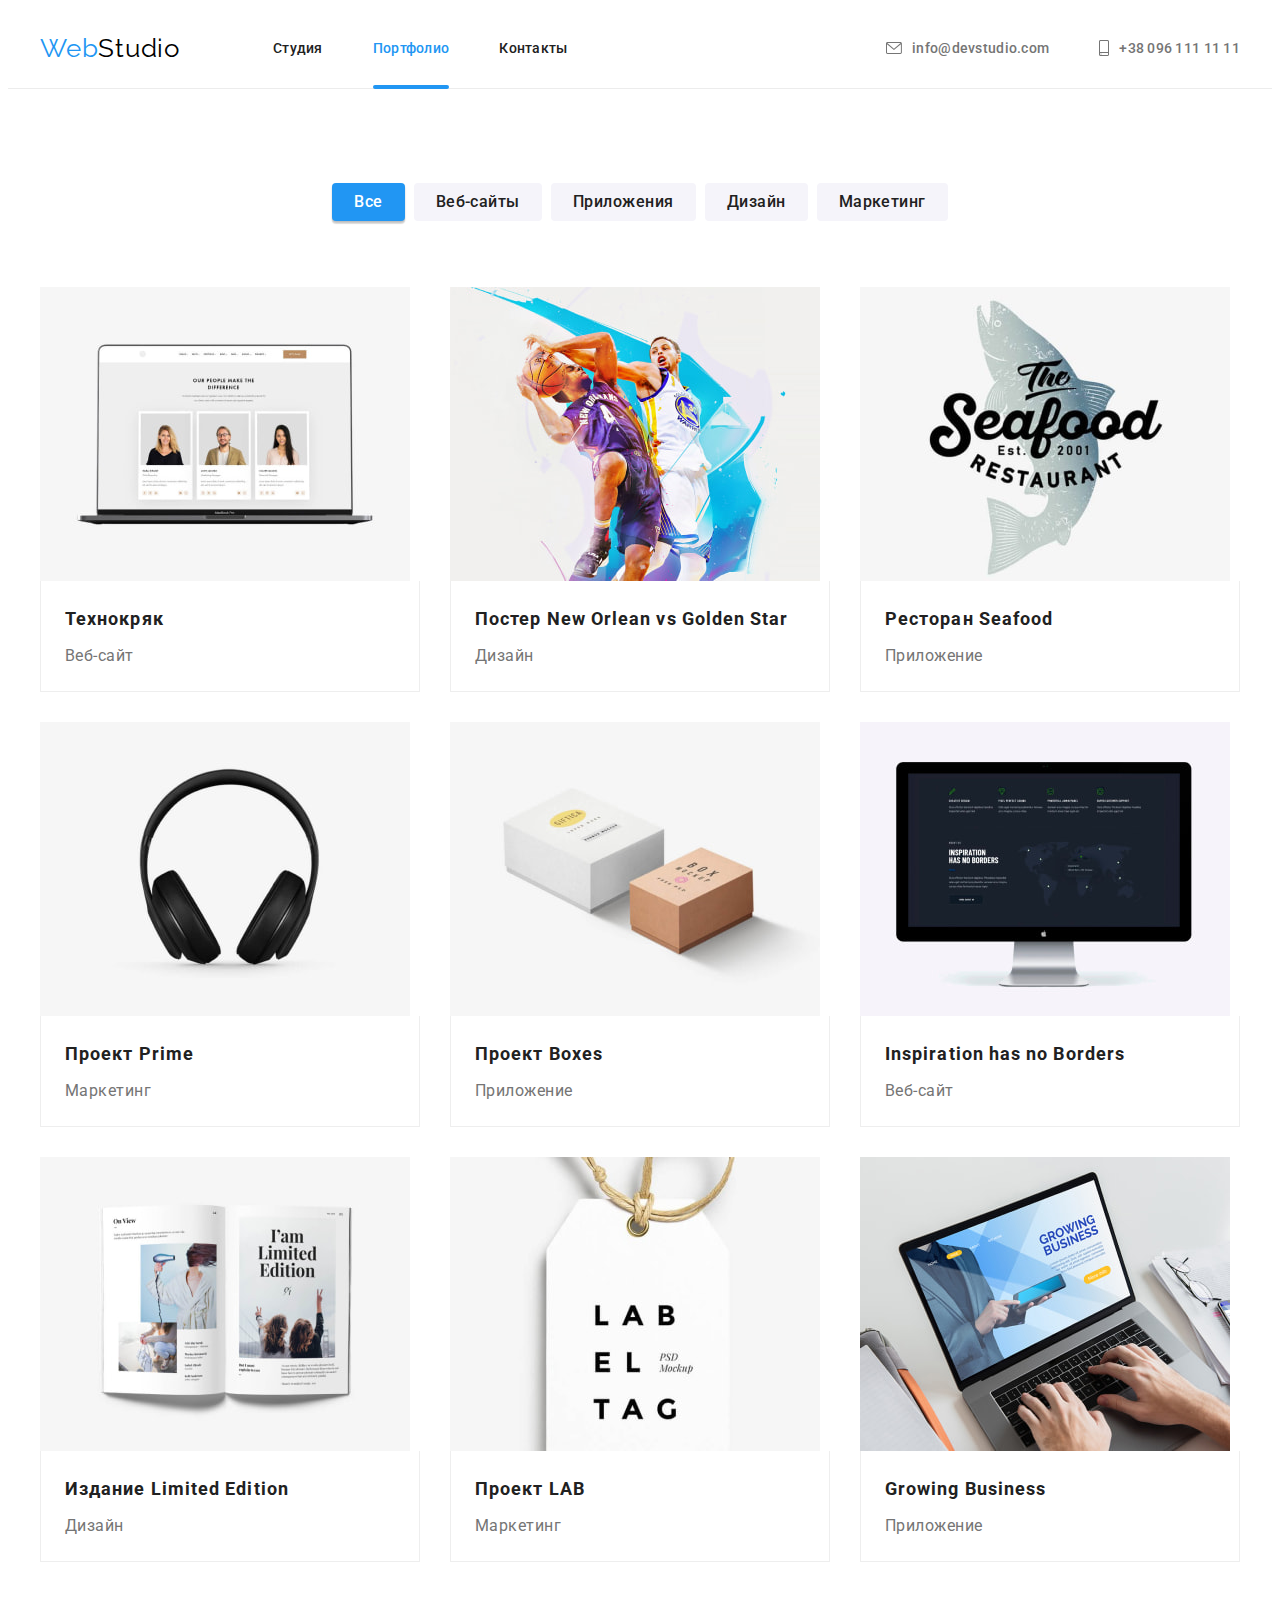
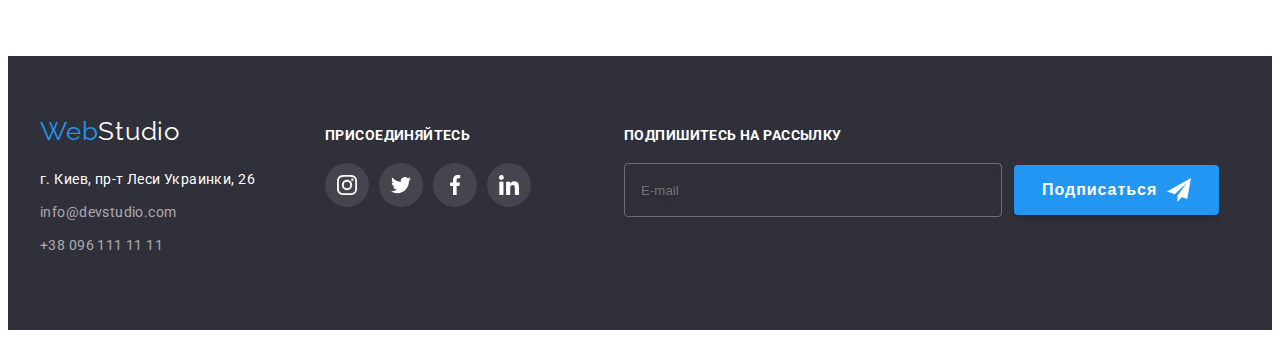
==== portfolio.html @ 25955dd9 "Initial commit" ====
<!DOCTYPE html>
<html lang="en">
  <head>
    <meta charset="UTF-8" />
    <meta http-equiv="X-UA-Compatible" content="IE=edge" />
    <meta name="viewport" content="width=device-width, initial-scale=1.0" />
    <!-- Normalized start -->
    <link
      rel="stylesheet"
      href="https://cdnjs.cloudflare.com/ajax/libs/modern-normalize/1.1.0/modern-normalize.min.css"
      integrity="sha512-wpPYUAdjBVSE4KJnH1VR1HeZfpl1ub8YT/NKx4PuQ5NmX2tKuGu6U/JRp5y+Y8XG2tV+wKQpNHVUX03MfMFn9Q=="
      crossorigin="anonymous"
      referrerpolicy="no-referrer"
    />
    <!-- Normalized end -->

    <!-- font start -->
    <link rel="preconnect" href="https://fonts.googleapis.com" />
    <link rel="preconnect" href="https://fonts.gstatic.com" crossorigin />
    <link
      href="https://fonts.googleapis.com/css2?family=Raleway:wght@700&family=Roboto:wght@400;500;700;900&display=swap"
      rel="stylesheet"
    />
    <!-- font end -->
    <!-- styles -->
    <link rel="stylesheet" href="./css/main.min.css" />
    <title>Portfolio</title>
  </head>
  <body>
    <!-- header -->
    <header class="header">
      <div class="header__container container">
        <nav class="header__nav">
          <a class="header__logo logo--mode-dark link" href="./index.html">
            <span class="logo__web">Web</span>Studio</a
          >
          <ul class="header__nav-list list">
            <li class="header__nav-item">
              <a class="header__nav-link link" href="./index.html">Студия</a>
            </li>
            <li class="header__nav-item">
              <a class="header__nav-link header__nav-link--current link" href="./portfolio.html"
                >Портфолио</a
              >
            </li>
            <li class="header__nav-item">
              <a class="header__nav-link link" href="">Контакты</a>
            </li>
          </ul>
        </nav>
        <ul class="header__list list">
          <li class="header__nav-item">
            <a class="header__contact link" href="mailto:info@devstudio.com">
              <svg class="header__svg" width="16" height="12">
                <use href="./images/icons.svg#envelope"></use>
              </svg>
              info@devstudio.com</a
            >
          </li>
          <li class="header__nav-item">
            <a class="header__contact link" href="tel:+380961111111">
              <svg class="header__svg" width="10" height="16">
                <use href="./images/icons.svg#smartphone"></use>
              </svg>
              +38 096 111 11 11</a
            >
          </li>
        </ul>
      </div>
    </header>
    <!-- main -->
    <main class="main">
      <!--portfolio buttons  -->
      <section class="portfolio saction">
        <div class="portfolio__toggle container">
          <ul class="toggle__list list">
            <li class="toggle__item item">
              <button class="toggle__btn toggle__btn--current" type="button">Все</button>
            </li>
            <li class="toggle__item item">
              <button class="toggle__btn" type="button">Веб-сайты</button>
            </li>
            <li class="toggle__item item">
              <button class="toggle__btn" type="button">Приложения</button>
            </li>
            <li class="toggle__item item">
              <button class="toggle__btn" type="button">Дизайн</button>
            </li>
            <li class="toggle__item item">
              <button class="toggle__btn" type="button">Маркетинг</button>
            </li>
          </ul>
          <!-- portfolio projects -->
          <h1 class="visually-hidden">Портфолио</h1>
          <ul class="portfolio__list list">
            <li class="portfolio__item portfolio__item--card-set item">
              <a class="portfolio__link link" href="">
                <div class="portfolio__overlay">
                  <img
                    class="overlay__img"
                    src="./images/portfolio/img1.jpg"
                    alt="project images"
                    width="370"
                    height="294"
                  />
                  <div class="overlay__block">
                    <p class="overlay__text">
                      Ресурс предлагает комплексные предложения с разным уровнем функционала и
                      сервисов. Все это позволит посетителю получить исчерпывающие сведения о
                      компании или частном лице.
                    </p>
                  </div>
                </div>
                <div class="overlay__wraper">
                  <h2 class="overlay__project">Технокряк</h2>
                  <p class="overlay__descr">Веб-сайт</p>
                </div>
              </a>
            </li>
            <li class="portfolio__item portfolio__item--card-set item">
              <a class="portfolio__link link" href="">
                <div class="portfolio__overlay">
                  <img
                    class="overlay__img"
                    src="./images/portfolio/img2.jpg"
                    alt="project images"
                    width="370"
                    height="294"
                  />
                  <div class="overlay__block">
                    <p class="overlay__text">
                      Ресурс предлагает комплексные предложения с разным уровнем функционала и
                      сервисов. Все это позволит посетителю получить исчерпывающие сведения о
                      компании или частном лице.
                    </p>
                  </div>
                </div>
                <div class="overlay__wraper">
                  <h2 class="overlay__project">Постер New Orlean vs Golden Star</h2>
                  <p class="overlay__descr">Дизайн</p>
                </div>
              </a>
            </li>
            <li class="portfolio__item portfolio__item--card-set item">
              <a class="portfolio__link link" href="">
                <div class="portfolio__overlay">
                  <img
                    class="overlay__img"
                    src="./images/portfolio/img3.jpg"
                    alt="project images"
                    width="370"
                    height="294"
                  />
                  <div class="overlay__block">
                    <p class="overlay__text">
                      Ресурс предлагает комплексные предложения с разным уровнем функционала и
                      сервисов. Все это позволит посетителю получить исчерпывающие сведения о
                      компании или частном лице.
                    </p>
                  </div>
                </div>
                <div class="overlay__wraper">
                  <h2 class="overlay__project">Ресторан Seafood</h2>
                  <p class="overlay__descr">Приложение</p>
                </div>
              </a>
            </li>
            <li class="portfolio__item portfolio__item--card-set item">
              <a class="portfolio__link link" href="">
                <div class="portfolio__overlay">
                  <img
                    class="overlay__img"
                    src="./images/portfolio/img4.jpg"
                    alt="project images"
                    width="370"
                    height="294"
                  />
                  <div class="overlay__block">
                    <p class="overlay__text">
                      Ресурс предлагает комплексные предложения с разным уровнем функционала и
                      сервисов. Все это позволит посетителю получить исчерпывающие сведения о
                      компании или частном лице.
                    </p>
                  </div>
                </div>
                <div class="overlay__wraper">
                  <h2 class="overlay__project">Проект Prime</h2>
                  <p class="overlay__descr">Маркетинг</p>
                </div>
              </a>
            </li>
            <li class="portfolio__item portfolio__item--card-set item">
              <a class="portfolio__link link" href="">
                <div class="portfolio__overlay">
                  <img
                    class="overlay__img"
                    src="./images/portfolio/img5.jpg"
                    alt="project images"
                    width="370"
                    height="294"
                  />
                  <div class="overlay__block">
                    <p class="overlay__text">
                      Ресурс предлагает комплексные предложения с разным уровнем функционала и
                      сервисов. Все это позволит посетителю получить исчерпывающие сведения о
                      компании или частном лице.
                    </p>
                  </div>
                </div>
                <div class="overlay__wraper">
                  <h2 class="overlay__project">Проект Boxes</h2>
                  <p class="overlay__descr">Приложение</p>
                </div>
              </a>
            </li>
            <li class="portfolio__item portfolio__item--card-set item">
              <a class="portfolio__link link" href="">
                <div class="portfolio__overlay">
                  <img
                    class="overlay__img"
                    src="./images/portfolio/img6.jpg"
                    alt="project images"
                    width="370"
                    height="294"
                  />
                  <div class="overlay__block">
                    <p class="overlay__text">
                      Ресурс предлагает комплексные предложения с разным уровнем функционала и
                      сервисов. Все это позволит посетителю получить исчерпывающие сведения о
                      компании или частном лице.
                    </p>
                  </div>
                </div>
                <div class="overlay__wraper">
                  <h2 class="overlay__project">Inspiration has no Borders</h2>
                  <p class="overlay__descr">Веб-сайт</p>
                </div>
              </a>
            </li>
            <li class="portfolio__item portfolio__item--card-set item">
              <a class="portfolio__link link" href="">
                <div class="portfolio__overlay">
                  <img
                    class="overlay__img"
                    src="./images/portfolio/img7.jpg"
                    alt="project images"
                    width="370"
                    height="294"
                  />
                  <div class="overlay__block">
                    <p class="overlay__text">
                      Ресурс предлагает комплексные предложения с разным уровнем функционала и
                      сервисов. Все это позволит посетителю получить исчерпывающие сведения о
                      компании или частном лице.
                    </p>
                  </div>
                </div>
                <div class="overlay__wraper">
                  <h2 class="overlay__project">Издание Limited Edition</h2>
                  <p class="overlay__descr">Дизайн</p>
                </div>
              </a>
            </li>
            <li class="portfolio__item portfolio__item--card-set item">
              <a class="portfolio__link link" href="">
                <div class="portfolio__overlay">
                  <img
                    class="overlay__img"
                    src="./images/portfolio/img8.jpg"
                    alt="project images"
                    width="370"
                    height="294"
                  />
                  <div class="overlay__block">
                    <p class="overlay__text">
                      Ресурс предлагает комплексные предложения с разным уровнем функционала и
                      сервисов. Все это позволит посетителю получить исчерпывающие сведения о
                      компании или частном лице.
                    </p>
                  </div>
                </div>
                <div class="overlay__wraper">
                  <h2 class="overlay__project">Проект LAB</h2>
                  <p class="overlay__descr">Маркетинг</p>
                </div>
              </a>
            </li>
            <li class="portfolio__item portfolio__item--card-set item">
              <a class="portfolio__link link" href="">
                <div class="portfolio__overlay">
                  <img
                    class="overlay__img"
                    src="./images/portfolio/img9.jpg"
                    alt="project images"
                    width="370"
                    height="294"
                  />
                  <div class="overlay__block">
                    <p class="overlay__text">
                      Ресурс предлагает комплексные предложения с разным уровнем функционала и
                      сервисов. Все это позволит посетителю получить исчерпывающие сведения о
                      компании или частном лице.
                    </p>
                  </div>
                </div>
                <div class="overlay__wraper">
                  <h2 class="overlay__project">Growing Business</h2>
                  <p class="overlay__descr">Приложение</p>
                </div>
              </a>
            </li>
          </ul>
        </div>
      </section>
    </main>
    <!-- footer -->
    <footer class="footer">
      <div class="footer__container container">
        <div>
          <a class="footer__logo logo--mode-white link" href="index.html"
            ><span class="logo__web">Web</span>Studio</a
          >
          <address class="footer__address">
            <ul class="address__list list">
              <li class="address__item">
                <a class="address__link-geo link" href="https://goo.gl/maps/VQwM4wYodzAUSdx47"
                  >г. Киев, пр-т Леси Украинки, 26</a
                >
              </li>
              <li class="address__item">
                <a class="address__link link" href="mailto:info@devstudio.com"
                  >info@devstudio.com</a
                >
              </li>
              <li class="address__item">
                <a class="address__link link" href="tel:+380961111111">+38 096 111 11 11</a>
              </li>
            </ul>
          </address>
        </div>
        <div class="footer__socials socials">
          <p class="socials__slogan">присоединяйтесь</p>
          <ul class="socials__list list">
            <li class="socials__item">
              <a
                class="socials__link link"
                href=""
                target="_blank"
                rel="noopener noreferrer"
                aria-label="instagram"
              >
                <svg class="socials__icon" width="20" height="20">
                  <use href="./images/icons.svg#instagram"></use>
                </svg>
              </a>
            </li>
            <li class="socials__item">
              <a
                class="socials__link link"
                href=""
                target="_blank"
                rel="noopener noreferrer"
                aria-label="twitter"
              >
                <svg class="socials__icon" width="20" height="20">
                  <use href="./images/icons.svg#twitter"></use>
                </svg>
              </a>
            </li>
            <li class="socials__item">
              <a
                class="socials__link link"
                href=""
                target="_blank"
                rel="noopener noreferrer"
                aria-label="facebook"
              >
                <svg class="socials__icon" width="20" height="20">
                  <use href="./images/icons.svg#facebook"></use>
                </svg>
              </a>
            </li>
            <li class="socials__item">
              <a
                class="socials__link link"
                href=""
                target="_blank"
                rel="noopener noreferrer"
                aria-label="linkedin"
              >
                <svg class="socials__icon" width="20" height="20">
                  <use href="./images/icons.svg#linkedin"></use>
                </svg>
              </a>
            </li>
          </ul>
        </div>
        <div class="footer__mailing">
          <p class="mailing__slogan">Подпишитесь на рассылку</p>
          <div class="mailing__block">
            <form class="mailing__form">
              <label class="mailing__label">
                <input class="mailing__input" placeholder="E-mail" type="email" name="mailing" />
              </label>
              <button class="mailing__btn" type="submit">
                <span class="mailing__btn-txt">Подписаться</span>
                <svg class="mailing__btn-icon" width="24" height="24">
                  <use href="./images/icons.svg#icon-send"></use>
                </svg>
              </button>
            </form>
          </div>
        </div>
      </div>
    </footer>
  </body>
</html>
---- css/main.min.css ----
:root{--main-font: "roboto", sans-serif;--secondary-font: "Raleway", sans-serif;--main-txt-cl: #212121;--accent-txt-cl: #2196f3;--light-txt-bg-cl: #ffffff;--secondary-txt-color: #757575;--dark-bg-cl: #2f303a;--white-bg-collors: #f5f4fa;--btn-focus-bg-cl: #188ce8;--cubic: cubic-bezier(0.4, 0, 0.2, 1);--indent: 30px;--items: 3}.visually-hidden{position:absolute;width:1px;height:1px;margin:-1px;border:0;padding:0;white-space:nowrap;-webkit-clip-path:inset(100%);clip-path:inset(100%);clip:rect(0 0 0 0);overflow:hidden}.portfolio,.clients,.team,.features{padding-top:94px;padding-bottom:94px}body{font-family:var(--main-font);color:var(--main-txt-cl)}h1,h2,h3,h4,h5,h6,p{margin:0}.link{text-decoration:none;color:currentColor}.list{list-style:none;padding:0;margin:0}img{display:block;border-radius:0px}.logo__web{font-family:var(--secondary-font);font-size:26px;line-height:1.1923076923;letter-spacing:.03em;color:var(--accent-txt-cl)}.header__logo{margin-right:93px}.logo--mode-dark{font-family:var(--secondary-font);font-size:26px;line-height:1.1923076923;letter-spacing:.03em;color:#000}.footer__logo{margin-bottom:20px}.logo--mode-white{display:block;font-family:var(--secondary-font);font-size:26px;line-height:1.1923076923;letter-spacing:.03em;color:var(--light-txt-bg-cl)}.portfolio__list{display:-webkit-box;display:-ms-flexbox;display:flex;-ms-flex-wrap:wrap;flex-wrap:wrap;gap:var(--indent)}.portfolio__item--card-set{-ms-flex-preferred-size:calc((100% - var(--indent)*(var(--items) - 1))/var(--items));flex-basis:calc((100% - var(--indent)*(var(--items) - 1))/var(--items))}.container{width:1200px;margin-left:auto;margin-right:auto;padding-left:15px;padding-right:15px}.saction-tittle{text-align:center;margin-bottom:50px;font-size:36px;line-height:1.1666666667;letter-spacing:.03em}.btn{cursor:pointer;max-width:240px;min-height:50px;min-width:200px;padding:10px,32px;border:1px solid #000;-webkit-box-shadow:0px 4px 4px rgba(0,0,0,.15);box-shadow:0px 4px 4px rgba(0,0,0,.15);border-radius:4px;border:none;-webkit-transition:background-color 250ms var(--cubic);transition:background-color 250ms var(--cubic);font-family:inherit;font-weight:700;font-size:16px;line-height:1.875;letter-spacing:.06em;background-color:var(--accent-txt-cl);color:var(--light-txt-bg-cl)}.btn:hover,.btn:focus{background-color:var(--btn-focus-bg-cl);-webkit-box-shadow:0px 4px 4px rgba(0,0,0,.15);box-shadow:0px 4px 4px rgba(0,0,0,.15);border-radius:4px}.backdrop{position:fixed;top:0;left:0;z-index:1000;display:-webkit-box;display:-ms-flexbox;display:flex;-webkit-box-align:center;-ms-flex-align:center;align-items:center;-webkit-box-pack:center;-ms-flex-pack:center;justify-content:center;width:100%;height:100%;-webkit-transition:opacity 250ms var(--cubic),visibility 250ms var(--cubic);transition:opacity 250ms var(--cubic),visibility 250ms var(--cubic);background-color:rgba(0,0,0,.2)}.backdrop.is-hidden{opacity:0;visibility:hidden;pointer-events:none}.modal{position:absolute;top:50%;left:50%;-webkit-transform:translate(-50%, -50%) scale(1);transform:translate(-50%, -50%) scale(1);width:528px;height:581px;padding:40px 40px;background:#fff;-webkit-box-shadow:0px 1px 3px rgba(0,0,0,.12),0px 1px 1px rgba(0,0,0,.14),0px 2px 1px rgba(0,0,0,.2);box-shadow:0px 1px 3px rgba(0,0,0,.12),0px 1px 1px rgba(0,0,0,.14),0px 2px 1px rgba(0,0,0,.2);border-radius:4px}.modal__btn{position:absolute;top:10px;right:10px;display:-webkit-box;display:-ms-flexbox;display:flex;-webkit-box-align:center;-ms-flex-align:center;align-items:center;-webkit-box-pack:center;-ms-flex-pack:center;justify-content:center;width:30px;height:30px;-webkit-transition:fill 250ms var(--cubic);transition:fill 250ms var(--cubic);border-radius:50%;border:1px solid rgba(0,0,0,.1);background-color:rgba(0,0,0,0);cursor:pointer}.modal__btn:hover,.modal__btn:focus{fill:var(--accent-txt-cl)}.modal__form{text-align:center}.form__tittle{display:block;margin-bottom:12px;font-weight:700;font-size:20px;line-height:1.15;text-align:center;letter-spacing:.03em;color:#212121}.form__group{margin-bottom:20px}.form__lable{position:relative;display:block;margin-bottom:10px}.form__lable:last-child{margin-bottom:0}.form__input{cursor:pointer;width:100%;padding:10px;padding-left:42px;-webkit-transition:border 250ms var(--cubic);transition:border 250ms var(--cubic);outline:none;border:1px solid rgba(33,33,33,.2);border-radius:4px}.form__input:hover,.form__input:focus{border:1px solid var(--accent-txt-cl)}.form__input:hover+.form__icon,.form__input:focus+.form__icon{fill:var(--accent-txt-cl)}.form__name{display:block;text-align:start;margin-bottom:4px;padding-left:1px;font-weight:400;font-size:12px;line-height:1.1666666667;letter-spacing:.01em;color:var(--secondary-txt-color)}.form__icon{position:absolute;left:12px;bottom:12px;-webkit-transition:fill 250ms var(--cubic);transition:fill 250ms var(--cubic)}.form__textarea{resize:none;cursor:pointer;height:120px;width:100%;padding:12px 16px;-webkit-transition:border 250ms var(--cubic);transition:border 250ms var(--cubic);outline:none;border:1px solid rgba(33,33,33,.2);border-radius:4px}.form__textarea:hover,.form__textarea:focus{border:1px solid var(--accent-txt-cl)}.form__textarea::-webkit-input-placeholder{font-weight:400;font-size:14px;line-height:16px;letter-spacing:.01em;color:rgba(117,117,117,.5)}.form__textarea::-moz-placeholder{font-weight:400;font-size:14px;line-height:16px;letter-spacing:.01em;color:rgba(117,117,117,.5)}.form__textarea:-ms-input-placeholder{font-weight:400;font-size:14px;line-height:16px;letter-spacing:.01em;color:rgba(117,117,117,.5)}.form__textarea::-ms-input-placeholder{font-weight:400;font-size:14px;line-height:16px;letter-spacing:.01em;color:rgba(117,117,117,.5)}.form__textarea::placeholder{font-weight:400;font-size:14px;line-height:16px;letter-spacing:.01em;color:rgba(117,117,117,.5)}.form__agreement{display:-webkit-box;display:-ms-flexbox;display:flex;-webkit-box-align:center;-ms-flex-align:center;align-items:center;gap:8px}.form__agree-icon{cursor:pointer}.form__input-agree:checked+.form__agree-icon .form__icon-unchek{opacity:0;-webkit-transition:opacity 250ms var(--cubic);transition:opacity 250ms var(--cubic)}.form__agree-icon .form__icon-chek{opacity:0;-webkit-transition:opacity 250ms var(--cubic);transition:opacity 250ms var(--cubic)}.form__input-agree:checked+.form__agree-icon .form__icon-chek{opacity:1}.form__checkbox-txt{font-weight:400;font-size:14px;line-height:1.7142857143;letter-spacing:.03em;-webkit-user-select:none;-moz-user-select:none;-ms-user-select:none;user-select:none;color:var(--secondary-txt-color)}.form__link{text-underline-position:under;font-weight:400;font-size:14px;line-height:1.7142857143;letter-spacing:.03em;color:var(--accent-txt-cl)}.form__btn{cursor:pointer;padding:10px 55px;margin-top:30px;-webkit-transition:background-color 250ms var(--cubic);transition:background-color 250ms var(--cubic);background-color:var(--accent-txt-cl);border:none;border-radius:4px;-webkit-box-shadow:0px 4px 4px rgba(0,0,0,.15);box-shadow:0px 4px 4px rgba(0,0,0,.15)}.form__btn:focus,.form__btn:hover{background-color:var(--btn-focus-bg-cl)}.form__btn-txt{font-weight:700;font-size:16px;line-height:1.875;letter-spacing:.06em;color:var(--light-txt-bg-cl)}.toggle__list{-webkit-box-pack:center;-ms-flex-pack:center;justify-content:center;display:-webkit-box;display:-ms-flexbox;display:flex;padding-bottom:16px;margin-bottom:34px;margin-bottom:50px;gap:9px}.toggle__btn{padding-top:6px;padding-left:22px;padding-bottom:6px;padding-right:22px;border-radius:4px;border:none;-webkit-transition:color 250ms var(--cubic),background-color 250ms var(--cubic),-webkit-box-shadow 250ms var(--cubic);transition:color 250ms var(--cubic),background-color 250ms var(--cubic),-webkit-box-shadow 250ms var(--cubic);transition:color 250ms var(--cubic),background-color 250ms var(--cubic),box-shadow 250ms var(--cubic);transition:color 250ms var(--cubic),background-color 250ms var(--cubic),box-shadow 250ms var(--cubic),-webkit-box-shadow 250ms var(--cubic);cursor:pointer;font-family:inherit;font-weight:500;font-size:16px;line-height:1.625;letter-spacing:.03em;color:var(--main-txt-cl);background-color:var(--white-bg-collors)}.toggle__btn:hover,.toggle__btn:focus{color:var(--light-txt-bg-cl);background-color:var(--accent-txt-cl);-webkit-box-shadow:0px 3px 1px rgba(0,0,0,.1),0px 1px 2px rgba(0,0,0,.08),0px 2px 2px rgba(0,0,0,.12);box-shadow:0px 3px 1px rgba(0,0,0,.1),0px 1px 2px rgba(0,0,0,.08),0px 2px 2px rgba(0,0,0,.12);border-radius:4px}.toggle__btn--current{color:var(--light-txt-bg-cl);background-color:var(--accent-txt-cl);-webkit-box-shadow:0px 3px 1px rgba(0,0,0,.1),0px 1px 2px rgba(0,0,0,.08),0px 2px 2px rgba(0,0,0,.12);box-shadow:0px 3px 1px rgba(0,0,0,.1),0px 1px 2px rgba(0,0,0,.08),0px 2px 2px rgba(0,0,0,.12)}.footer__address{font-style:normal}.address__list:last-child{margin:0}.address__item{margin-bottom:9px}.address__link{-webkit-transition:color 250ms var(--cubic);transition:color 250ms var(--cubic);font-size:14px;line-height:1.7142857143;letter-spacing:.03em;color:rgba(255,255,255,.6)}.address__link:focus,.address__link:hover{color:var(--accent-txt-cl)}.address__link-geo{-webkit-transition:color 250ms var(--cubic);transition:color 250ms var(--cubic);font-size:14px;line-height:1.7142857143;letter-spacing:.03em;color:#fff}.address__link-geo:focus,.address__link-geo:hover{color:var(--accent-txt-cl)}.footer__socials{margin-left:70px;margin-right:93px}.socials__slogan{display:block;margin-bottom:20px;font-weight:700;font-size:14px;line-height:1.1428571429;letter-spacing:.03em;text-transform:uppercase;color:var(--light-txt-bg-cl)}.socials__list{display:-webkit-box;display:-ms-flexbox;display:flex;-webkit-box-align:center;-ms-flex-align:center;align-items:center;-webkit-box-pack:center;-ms-flex-pack:center;justify-content:center;gap:10px}.socials__link{display:-webkit-box;display:-ms-flexbox;display:flex;-webkit-box-align:center;-ms-flex-align:center;align-items:center;-webkit-box-pack:center;-ms-flex-pack:center;justify-content:center;width:44px;height:44px;-webkit-transition:background-color 250ms var(--cubic);transition:background-color 250ms var(--cubic);background:rgba(255,255,255,.1);border-radius:50%}.socials__link:hover,.socials__link:focus{background-color:var(--accent-txt-cl)}.socials__icon{fill:var(--light-txt-bg-cl)}.mailing__form{display:-webkit-box;display:-ms-flexbox;display:flex;-webkit-box-align:center;-ms-flex-align:center;align-items:center}.mailing__slogan{display:block;margin-bottom:20px;font-weight:700;font-size:14px;line-height:1.1428571429;letter-spacing:.03em;text-transform:uppercase;color:var(--light-txt-bg-cl)}.mailing__input{cursor:pointer;width:358px;height:50px;padding-left:16px;margin-right:12px;-webkit-transition:border-color 250ms var(--cubic);transition:border-color 250ms var(--cubic);background:rgba(0,0,0,0);outline:none;border:1px solid rgba(255,255,255,.3);-webkit-filter:drop-shadow(0px 4px 4px rgba(0, 0, 0, 0.15));filter:drop-shadow(0px 4px 4px rgba(0, 0, 0, 0.15));border-radius:4px}.mailing__input:hover,.mailing__input:focus{border-color:var(--accent-txt-cl)}.mailing__btn{display:-webkit-box;display:-ms-flexbox;display:flex;-webkit-box-align:center;-ms-flex-align:center;align-items:center;text-align:center;cursor:pointer;-webkit-transition:background-color 250ms var(--cubic);transition:background-color 250ms var(--cubic);padding:10px 28px;background-color:var(--accent-txt-cl);-webkit-box-shadow:0px 4px 4px rgba(0,0,0,.15);box-shadow:0px 4px 4px rgba(0,0,0,.15);border-radius:4px;border:none}.mailing__btn:hover,.mailing__btn:focus{background-color:var(--btn-focus-bg-cl)}.mailing__btn-txt{margin-right:10px;font-weight:700;font-size:16px;line-height:1.875;letter-spacing:.06em;color:#fff}.mailing__btn-icon{fill:#fff}.header{border-bottom:1px solid #ececec}.header__container{display:-webkit-box;display:-ms-flexbox;display:flex;-webkit-box-align:center;-ms-flex-align:center;align-items:center}.header__list{gap:50px;display:-webkit-box;display:-ms-flexbox;display:flex}.header__contact{display:-webkit-inline-box;display:-ms-inline-flexbox;display:inline-flex;-webkit-box-align:center;-ms-flex-align:center;align-items:center;padding-top:32px;padding-bottom:32px;-webkit-transition:color 250ms var(--cubic);transition:color 250ms var(--cubic);font-weight:500;font-size:14px;line-height:1.1428571429;letter-spacing:.02em;color:var(--secondary-txt-color)}.header__contact:focus,.header__contact:hover{color:var(--accent-txt-cl)}.header__svg{fill:currentColor;margin-right:10px}.header__nav{display:-webkit-box;display:-ms-flexbox;display:flex;margin:0,auto;-webkit-box-align:center;-ms-flex-align:center;align-items:center;margin-right:auto}.header__nav-list{display:-webkit-box;display:-ms-flexbox;display:flex;gap:50px}.header__nav-link{display:block;position:relative;padding-top:32px;padding-bottom:32px;-webkit-transition:color 250ms var(--cubic);transition:color 250ms var(--cubic);font-weight:500;font-size:14px;line-height:1.1428571429;letter-spacing:.02em}.header__nav-link--current{color:var(--accent-txt-cl)}.header__nav-link--current::after{position:absolute;bottom:-1px;left:0;content:"";display:block;width:100%;height:4px;border-radius:2px;background-color:var(--accent-txt-cl)}.header__nav-link:focus,.header__nav-link:hover{color:var(--accent-txt-cl)}.hero{padding-top:200px;padding-bottom:200px;background-color:var(--dark-bg-cl);background-image:-webkit-gradient(linear, left top, right top, from(rgba(47, 48, 58, 0.4)), to(rgba(47, 48, 58, 0.4))),url(../images/baccground/bacground.jpg);background-image:linear-gradient(to right, rgba(47, 48, 58, 0.4), rgba(47, 48, 58, 0.4)),url(../images/baccground/bacground.jpg);background-repeat:no-repeat;background-position:center;background-size:cover;max-width:1600px;margin-right:auto;margin-left:auto}.hero__container{text-align:center}.hero__tittle{margin-bottom:30px;text-align:center;width:696px;margin-left:auto;margin-right:auto;font-weight:900;font-size:44px;line-height:1.3636363636;letter-spacing:.06em;text-transform:uppercase;color:var(--light-txt-bg-cl);text-shadow:0px 4px 4px rgba(0,0,0,.25)}.features__svg-block{display:-webkit-box;display:-ms-flexbox;display:flex;-webkit-box-align:center;-ms-flex-align:center;align-items:center;-webkit-box-pack:center;-ms-flex-pack:center;justify-content:center;margin-bottom:30px;width:270px;height:120px;background-color:var(--white-bg-collors);border-radius:4px}.features__list{display:-webkit-box;display:-ms-flexbox;display:flex;gap:30px}.features__item{-webkit-transition:cubic-bezier(0.4, 0, 0.2, 1);transition:cubic-bezier(0.4, 0, 0.2, 1);width:270px}.features__txt{margin-bottom:9px;font-size:14px;line-height:1.1428571429;letter-spacing:.03em;text-transform:uppercase}.features__info{font-size:14px;line-height:1.7142857143;letter-spacing:.03em;color:var(--secondary-txt-color)}.caption{padding-top:0;padding-bottom:94px}.caption__list{gap:30px;display:-webkit-box;display:-ms-flexbox;display:flex}.caption__item{position:relative}.caption__desc-block{display:block;position:absolute;bottom:0;left:0;width:100%;padding:27px 82px;background:rgba(47,48,58,.8)}.caption__desc{display:block;font-weight:700;font-size:14px;line-height:1.1428571429;letter-spacing:.03em;text-transform:uppercase;color:#fff}.team{background-color:var(--white-bg-collors)}.team__wrapper{padding-left:5px;padding-right:5px;padding-top:30px;padding-bottom:30px;border-top:none;text-align:center}.team__list{display:-webkit-box;display:-ms-flexbox;display:flex;gap:30px}.team__item{-webkit-box-shadow:0px 1px 3px rgba(0,0,0,.12),0px 1px 1px rgba(0,0,0,.14),0px 2px 1px rgba(0,0,0,.2);box-shadow:0px 1px 3px rgba(0,0,0,.12),0px 1px 1px rgba(0,0,0,.14),0px 2px 1px rgba(0,0,0,.2);border-radius:0px 0px 4px 4px;background:var(--light-txt-bg-cl)}.team__name{margin-bottom:10px;font-weight:500;font-size:16px;line-height:1.1875;letter-spacing:.03em}.team__profession{margin-bottom:16px;line-height:1.1875;letter-spacing:.03em;color:var(--secondary-txt-color)}.team__soc-list{display:-webkit-box;display:-ms-flexbox;display:flex;-webkit-box-align:center;-ms-flex-align:center;align-items:center;-webkit-box-pack:center;-ms-flex-pack:center;justify-content:center;gap:10px}.team__soc-link{display:-webkit-box;display:-ms-flexbox;display:flex;-webkit-box-align:center;-ms-flex-align:center;align-items:center;-webkit-box-pack:center;-ms-flex-pack:center;justify-content:center;width:44px;height:44px;-webkit-transition:fiil 250ms var(--cubic),background-color 250ms var(--cubic);transition:fiil 250ms var(--cubic),background-color 250ms var(--cubic);border-radius:50%}.team__soc-link:hover,.team__soc-link:focus{background-color:var(--accent-txt-cl)}.team__soc-link:hover .team__soc-icon,.team__soc-link:focus .team__soc-icon{fill:var(--light-txt-bg-cl)}.team__soc-icon{fill:#afb1b8}.clients__list{display:-webkit-box;display:-ms-flexbox;display:flex;-webkit-box-pack:center;-ms-flex-pack:center;justify-content:center;gap:30px}.clients__link{display:-webkit-box;display:-ms-flexbox;display:flex;-webkit-box-align:center;-ms-flex-align:center;align-items:center;-webkit-box-pack:center;-ms-flex-pack:center;justify-content:center;width:170px;height:92px;-webkit-transition:border-color 250ms var(--cubic);transition:border-color 250ms var(--cubic);border:1px solid #afb1b8;border-radius:4px}.clients__link:hover,.clients__link:focus{fill:var(--accent-txt-cl);border-color:var(--accent-txt-cl)}.clients__link:hover .clients__icon,.clients__link:focus .clients__icon{fill:var(--accent-txt-cl);border-color:var(--accent-txt-cl)}.clients__icon{fill:#afb1b8;-webkit-transition:fill 250ms var(--cubic);transition:fill 250ms var(--cubic)}.footer{padding-top:60px;padding-bottom:64px;background-color:var(--dark-bg-cl)}.footer__container{position:relative;display:-webkit-box;display:-ms-flexbox;display:flex;-webkit-box-align:baseline;-ms-flex-align:baseline;align-items:baseline}.portfolio__link{-webkit-transition:-webkit-box-shadow 250ms var(--cubic);transition:-webkit-box-shadow 250ms var(--cubic);transition:box-shadow 250ms var(--cubic);transition:box-shadow 250ms var(--cubic), -webkit-box-shadow 250ms var(--cubic);display:block}.portfolio__link:hover,.portfolio__link:focus{-webkit-box-shadow:0px 1px 1px rgba(0,0,0,.12),0px 4px 4px rgba(0,0,0,.06),1px 4px 6px rgba(0,0,0,.16);box-shadow:0px 1px 1px rgba(0,0,0,.12),0px 4px 4px rgba(0,0,0,.06),1px 4px 6px rgba(0,0,0,.16)}.portfolio__link:hover .overlay__block,.portfolio__link:focus .overlay__block{-webkit-transform:translate(0);transform:translate(0)}.portfolio__overlay{position:relative;overflow:hidden}.overlay__block{z-index:100;position:absolute;top:0;left:0;-webkit-transform:translateY(100%);transform:translateY(100%);-webkit-transition:-webkit-transform 250ms var(--cubic);transition:-webkit-transform 250ms var(--cubic);transition:transform 250ms var(--cubic);transition:transform 250ms var(--cubic), -webkit-transform 250ms var(--cubic);width:100%;height:100%;padding:63px 24px;background-color:rgba(33,150,243,.9)}.overlay__text{display:block;font-size:18px;line-height:1.5555555556;letter-spacing:.03em;color:#fff}.overlay__wraper{padding-top:20px;padding-bottom:20px;padding-left:24px;padding-right:24px;border:1px solid #eee;border-top:none}.overlay__project{font-size:18px;line-height:2;letter-spacing:.06em;margin-bottom:4px}.overlay__descr{font-size:16px;line-height:1.875;letter-spacing:.03em;color:var(--secondary-txt-color)}/*# sourceMappingURL=main.min.css.map */
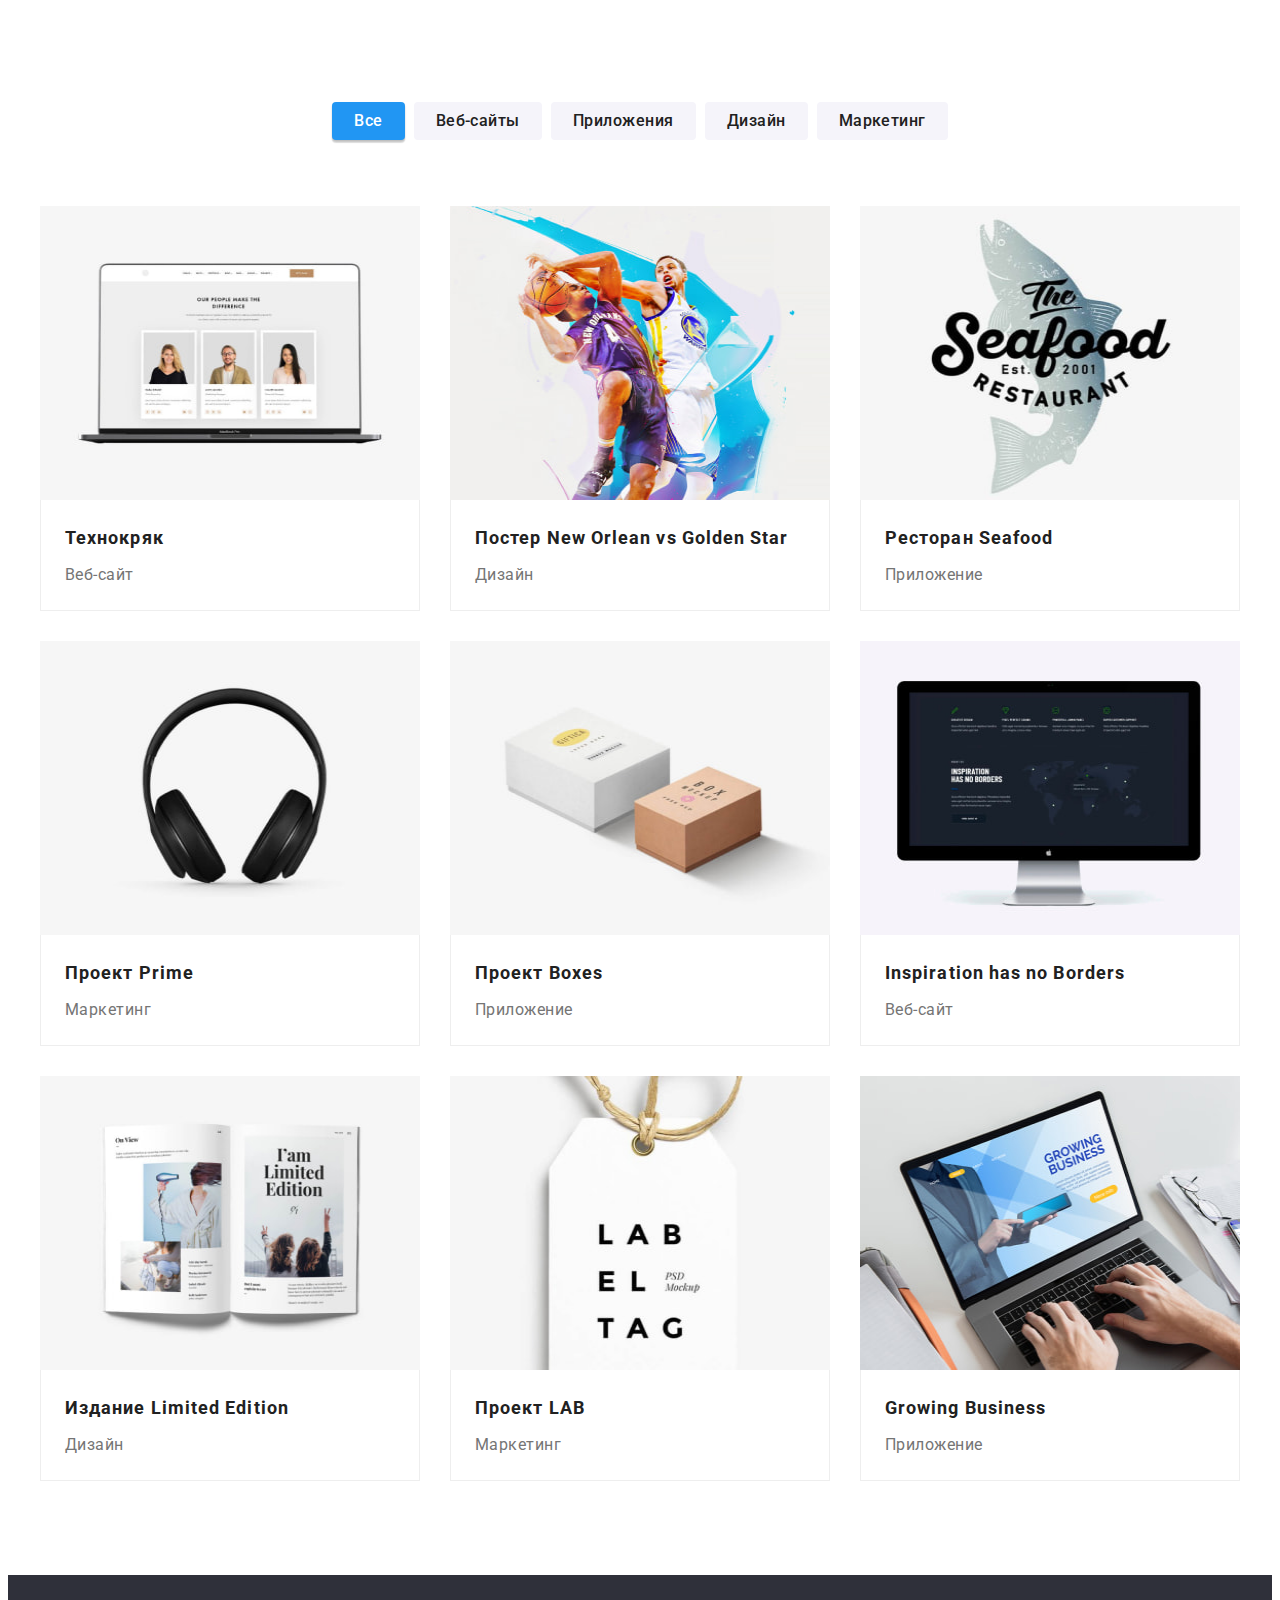
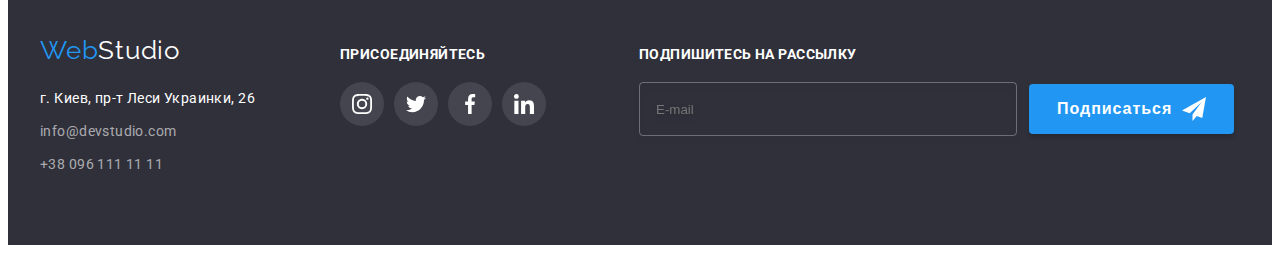
==== commit cde29dac: "portfolio scss complete" ====
--- a/portfolio.html
+++ b/portfolio.html
@@ -28,7 +28,7 @@
   </head>
   <body>
     <!-- header -->
-    <header class="header">
+    <!-- <header class="header">
       <div class="header__container container">
         <nav class="header__nav">
           <a class="header__logo logo--mode-dark link" href="./index.html">
@@ -67,7 +67,7 @@
           </li>
         </ul>
       </div>
-    </header>
+    </header> -->
     <!-- main -->
     <main class="main">
       <!--portfolio buttons  -->
@@ -100,7 +100,7 @@
                     class="overlay__img"
                     src="./images/portfolio/img1.jpg"
                     alt="project images"
-                    width="370"
+                    width="100%"
                     height="294"
                   />
                   <div class="overlay__block">
@@ -124,7 +124,7 @@
                     class="overlay__img"
                     src="./images/portfolio/img2.jpg"
                     alt="project images"
-                    width="370"
+                    width="100%"
                     height="294"
                   />
                   <div class="overlay__block">
@@ -148,7 +148,7 @@
                     class="overlay__img"
                     src="./images/portfolio/img3.jpg"
                     alt="project images"
-                    width="370"
+                    width="100%"
                     height="294"
                   />
                   <div class="overlay__block">
@@ -172,7 +172,7 @@
                     class="overlay__img"
                     src="./images/portfolio/img4.jpg"
                     alt="project images"
-                    width="370"
+                    width="100%"
                     height="294"
                   />
                   <div class="overlay__block">
@@ -196,7 +196,7 @@
                     class="overlay__img"
                     src="./images/portfolio/img5.jpg"
                     alt="project images"
-                    width="370"
+                    width="100%"
                     height="294"
                   />
                   <div class="overlay__block">
@@ -220,7 +220,7 @@
                     class="overlay__img"
                     src="./images/portfolio/img6.jpg"
                     alt="project images"
-                    width="370"
+                    width="100%"
                     height="294"
                   />
                   <div class="overlay__block">
@@ -244,7 +244,7 @@
                     class="overlay__img"
                     src="./images/portfolio/img7.jpg"
                     alt="project images"
-                    width="370"
+                    width="100%"
                     height="294"
                   />
                   <div class="overlay__block">
@@ -268,7 +268,7 @@
                     class="overlay__img"
                     src="./images/portfolio/img8.jpg"
                     alt="project images"
-                    width="370"
+                    width="100%"
                     height="294"
                   />
                   <div class="overlay__block">
@@ -292,7 +292,7 @@
                     class="overlay__img"
                     src="./images/portfolio/img9.jpg"
                     alt="project images"
-                    width="370"
+                    width="100%"
                     height="294"
                   />
                   <div class="overlay__block">
--- a/css/main.min.css
+++ b/css/main.min.css
@@ -1 +1 @@
-:root{--main-font: "roboto", sans-serif;--secondary-font: "Raleway", sans-serif;--main-txt-cl: #212121;--accent-txt-cl: #2196f3;--light-txt-bg-cl: #ffffff;--secondary-txt-color: #757575;--dark-bg-cl: #2f303a;--white-bg-collors: #f5f4fa;--btn-focus-bg-cl: #188ce8;--cubic: cubic-bezier(0.4, 0, 0.2, 1);--indent: 30px;--items: 3}.visually-hidden{position:absolute;width:1px;height:1px;margin:-1px;border:0;padding:0;white-space:nowrap;-webkit-clip-path:inset(100%);clip-path:inset(100%);clip:rect(0 0 0 0);overflow:hidden}.portfolio,.clients,.team,.features{padding-top:94px;padding-bottom:94px}body{font-family:var(--main-font);color:var(--main-txt-cl)}h1,h2,h3,h4,h5,h6,p{margin:0}.link{text-decoration:none;color:currentColor}.list{list-style:none;padding:0;margin:0}img{display:block;border-radius:0px}.logo__web{font-family:var(--secondary-font);font-size:26px;line-height:1.1923076923;letter-spacing:.03em;color:var(--accent-txt-cl)}.header__logo{margin-right:93px}.logo--mode-dark{font-family:var(--secondary-font);font-size:26px;line-height:1.1923076923;letter-spacing:.03em;color:#000}.footer__logo{margin-bottom:20px}.logo--mode-white{display:block;font-family:var(--secondary-font);font-size:26px;line-height:1.1923076923;letter-spacing:.03em;color:var(--light-txt-bg-cl)}.portfolio__list{display:-webkit-box;display:-ms-flexbox;display:flex;-ms-flex-wrap:wrap;flex-wrap:wrap;gap:var(--indent)}.portfolio__item--card-set{-ms-flex-preferred-size:calc((100% - var(--indent)*(var(--items) - 1))/var(--items));flex-basis:calc((100% - var(--indent)*(var(--items) - 1))/var(--items))}.container{width:1200px;margin-left:auto;margin-right:auto;padding-left:15px;padding-right:15px}.saction-tittle{text-align:center;margin-bottom:50px;font-size:36px;line-height:1.1666666667;letter-spacing:.03em}.btn{cursor:pointer;max-width:240px;min-height:50px;min-width:200px;padding:10px,32px;border:1px solid #000;-webkit-box-shadow:0px 4px 4px rgba(0,0,0,.15);box-shadow:0px 4px 4px rgba(0,0,0,.15);border-radius:4px;border:none;-webkit-transition:background-color 250ms var(--cubic);transition:background-color 250ms var(--cubic);font-family:inherit;font-weight:700;font-size:16px;line-height:1.875;letter-spacing:.06em;background-color:var(--accent-txt-cl);color:var(--light-txt-bg-cl)}.btn:hover,.btn:focus{background-color:var(--btn-focus-bg-cl);-webkit-box-shadow:0px 4px 4px rgba(0,0,0,.15);box-shadow:0px 4px 4px rgba(0,0,0,.15);border-radius:4px}.backdrop{position:fixed;top:0;left:0;z-index:1000;display:-webkit-box;display:-ms-flexbox;display:flex;-webkit-box-align:center;-ms-flex-align:center;align-items:center;-webkit-box-pack:center;-ms-flex-pack:center;justify-content:center;width:100%;height:100%;-webkit-transition:opacity 250ms var(--cubic),visibility 250ms var(--cubic);transition:opacity 250ms var(--cubic),visibility 250ms var(--cubic);background-color:rgba(0,0,0,.2)}.backdrop.is-hidden{opacity:0;visibility:hidden;pointer-events:none}.modal{position:absolute;top:50%;left:50%;-webkit-transform:translate(-50%, -50%) scale(1);transform:translate(-50%, -50%) scale(1);width:528px;height:581px;padding:40px 40px;background:#fff;-webkit-box-shadow:0px 1px 3px rgba(0,0,0,.12),0px 1px 1px rgba(0,0,0,.14),0px 2px 1px rgba(0,0,0,.2);box-shadow:0px 1px 3px rgba(0,0,0,.12),0px 1px 1px rgba(0,0,0,.14),0px 2px 1px rgba(0,0,0,.2);border-radius:4px}.modal__btn{position:absolute;top:10px;right:10px;display:-webkit-box;display:-ms-flexbox;display:flex;-webkit-box-align:center;-ms-flex-align:center;align-items:center;-webkit-box-pack:center;-ms-flex-pack:center;justify-content:center;width:30px;height:30px;-webkit-transition:fill 250ms var(--cubic);transition:fill 250ms var(--cubic);border-radius:50%;border:1px solid rgba(0,0,0,.1);background-color:rgba(0,0,0,0);cursor:pointer}.modal__btn:hover,.modal__btn:focus{fill:var(--accent-txt-cl)}.modal__form{text-align:center}.form__tittle{display:block;margin-bottom:12px;font-weight:700;font-size:20px;line-height:1.15;text-align:center;letter-spacing:.03em;color:#212121}.form__group{margin-bottom:20px}.form__lable{position:relative;display:block;margin-bottom:10px}.form__lable:last-child{margin-bottom:0}.form__input{cursor:pointer;width:100%;padding:10px;padding-left:42px;-webkit-transition:border 250ms var(--cubic);transition:border 250ms var(--cubic);outline:none;border:1px solid rgba(33,33,33,.2);border-radius:4px}.form__input:hover,.form__input:focus{border:1px solid var(--accent-txt-cl)}.form__input:hover+.form__icon,.form__input:focus+.form__icon{fill:var(--accent-txt-cl)}.form__name{display:block;text-align:start;margin-bottom:4px;padding-left:1px;font-weight:400;font-size:12px;line-height:1.1666666667;letter-spacing:.01em;color:var(--secondary-txt-color)}.form__icon{position:absolute;left:12px;bottom:12px;-webkit-transition:fill 250ms var(--cubic);transition:fill 250ms var(--cubic)}.form__textarea{resize:none;cursor:pointer;height:120px;width:100%;padding:12px 16px;-webkit-transition:border 250ms var(--cubic);transition:border 250ms var(--cubic);outline:none;border:1px solid rgba(33,33,33,.2);border-radius:4px}.form__textarea:hover,.form__textarea:focus{border:1px solid var(--accent-txt-cl)}.form__textarea::-webkit-input-placeholder{font-weight:400;font-size:14px;line-height:16px;letter-spacing:.01em;color:rgba(117,117,117,.5)}.form__textarea::-moz-placeholder{font-weight:400;font-size:14px;line-height:16px;letter-spacing:.01em;color:rgba(117,117,117,.5)}.form__textarea:-ms-input-placeholder{font-weight:400;font-size:14px;line-height:16px;letter-spacing:.01em;color:rgba(117,117,117,.5)}.form__textarea::-ms-input-placeholder{font-weight:400;font-size:14px;line-height:16px;letter-spacing:.01em;color:rgba(117,117,117,.5)}.form__textarea::placeholder{font-weight:400;font-size:14px;line-height:16px;letter-spacing:.01em;color:rgba(117,117,117,.5)}.form__agreement{display:-webkit-box;display:-ms-flexbox;display:flex;-webkit-box-align:center;-ms-flex-align:center;align-items:center;gap:8px}.form__agree-icon{cursor:pointer}.form__input-agree:checked+.form__agree-icon .form__icon-unchek{opacity:0;-webkit-transition:opacity 250ms var(--cubic);transition:opacity 250ms var(--cubic)}.form__agree-icon .form__icon-chek{opacity:0;-webkit-transition:opacity 250ms var(--cubic);transition:opacity 250ms var(--cubic)}.form__input-agree:checked+.form__agree-icon .form__icon-chek{opacity:1}.form__checkbox-txt{font-weight:400;font-size:14px;line-height:1.7142857143;letter-spacing:.03em;-webkit-user-select:none;-moz-user-select:none;-ms-user-select:none;user-select:none;color:var(--secondary-txt-color)}.form__link{text-underline-position:under;font-weight:400;font-size:14px;line-height:1.7142857143;letter-spacing:.03em;color:var(--accent-txt-cl)}.form__btn{cursor:pointer;padding:10px 55px;margin-top:30px;-webkit-transition:background-color 250ms var(--cubic);transition:background-color 250ms var(--cubic);background-color:var(--accent-txt-cl);border:none;border-radius:4px;-webkit-box-shadow:0px 4px 4px rgba(0,0,0,.15);box-shadow:0px 4px 4px rgba(0,0,0,.15)}.form__btn:focus,.form__btn:hover{background-color:var(--btn-focus-bg-cl)}.form__btn-txt{font-weight:700;font-size:16px;line-height:1.875;letter-spacing:.06em;color:var(--light-txt-bg-cl)}.toggle__list{-webkit-box-pack:center;-ms-flex-pack:center;justify-content:center;display:-webkit-box;display:-ms-flexbox;display:flex;padding-bottom:16px;margin-bottom:34px;margin-bottom:50px;gap:9px}.toggle__btn{padding-top:6px;padding-left:22px;padding-bottom:6px;padding-right:22px;border-radius:4px;border:none;-webkit-transition:color 250ms var(--cubic),background-color 250ms var(--cubic),-webkit-box-shadow 250ms var(--cubic);transition:color 250ms var(--cubic),background-color 250ms var(--cubic),-webkit-box-shadow 250ms var(--cubic);transition:color 250ms var(--cubic),background-color 250ms var(--cubic),box-shadow 250ms var(--cubic);transition:color 250ms var(--cubic),background-color 250ms var(--cubic),box-shadow 250ms var(--cubic),-webkit-box-shadow 250ms var(--cubic);cursor:pointer;font-family:inherit;font-weight:500;font-size:16px;line-height:1.625;letter-spacing:.03em;color:var(--main-txt-cl);background-color:var(--white-bg-collors)}.toggle__btn:hover,.toggle__btn:focus{color:var(--light-txt-bg-cl);background-color:var(--accent-txt-cl);-webkit-box-shadow:0px 3px 1px rgba(0,0,0,.1),0px 1px 2px rgba(0,0,0,.08),0px 2px 2px rgba(0,0,0,.12);box-shadow:0px 3px 1px rgba(0,0,0,.1),0px 1px 2px rgba(0,0,0,.08),0px 2px 2px rgba(0,0,0,.12);border-radius:4px}.toggle__btn--current{color:var(--light-txt-bg-cl);background-color:var(--accent-txt-cl);-webkit-box-shadow:0px 3px 1px rgba(0,0,0,.1),0px 1px 2px rgba(0,0,0,.08),0px 2px 2px rgba(0,0,0,.12);box-shadow:0px 3px 1px rgba(0,0,0,.1),0px 1px 2px rgba(0,0,0,.08),0px 2px 2px rgba(0,0,0,.12)}.footer__address{font-style:normal}.address__list:last-child{margin:0}.address__item{margin-bottom:9px}.address__link{-webkit-transition:color 250ms var(--cubic);transition:color 250ms var(--cubic);font-size:14px;line-height:1.7142857143;letter-spacing:.03em;color:rgba(255,255,255,.6)}.address__link:focus,.address__link:hover{color:var(--accent-txt-cl)}.address__link-geo{-webkit-transition:color 250ms var(--cubic);transition:color 250ms var(--cubic);font-size:14px;line-height:1.7142857143;letter-spacing:.03em;color:#fff}.address__link-geo:focus,.address__link-geo:hover{color:var(--accent-txt-cl)}.footer__socials{margin-left:70px;margin-right:93px}.socials__slogan{display:block;margin-bottom:20px;font-weight:700;font-size:14px;line-height:1.1428571429;letter-spacing:.03em;text-transform:uppercase;color:var(--light-txt-bg-cl)}.socials__list{display:-webkit-box;display:-ms-flexbox;display:flex;-webkit-box-align:center;-ms-flex-align:center;align-items:center;-webkit-box-pack:center;-ms-flex-pack:center;justify-content:center;gap:10px}.socials__link{display:-webkit-box;display:-ms-flexbox;display:flex;-webkit-box-align:center;-ms-flex-align:center;align-items:center;-webkit-box-pack:center;-ms-flex-pack:center;justify-content:center;width:44px;height:44px;-webkit-transition:background-color 250ms var(--cubic);transition:background-color 250ms var(--cubic);background:rgba(255,255,255,.1);border-radius:50%}.socials__link:hover,.socials__link:focus{background-color:var(--accent-txt-cl)}.socials__icon{fill:var(--light-txt-bg-cl)}.mailing__form{display:-webkit-box;display:-ms-flexbox;display:flex;-webkit-box-align:center;-ms-flex-align:center;align-items:center}.mailing__slogan{display:block;margin-bottom:20px;font-weight:700;font-size:14px;line-height:1.1428571429;letter-spacing:.03em;text-transform:uppercase;color:var(--light-txt-bg-cl)}.mailing__input{cursor:pointer;width:358px;height:50px;padding-left:16px;margin-right:12px;-webkit-transition:border-color 250ms var(--cubic);transition:border-color 250ms var(--cubic);background:rgba(0,0,0,0);outline:none;border:1px solid rgba(255,255,255,.3);-webkit-filter:drop-shadow(0px 4px 4px rgba(0, 0, 0, 0.15));filter:drop-shadow(0px 4px 4px rgba(0, 0, 0, 0.15));border-radius:4px}.mailing__input:hover,.mailing__input:focus{border-color:var(--accent-txt-cl)}.mailing__btn{display:-webkit-box;display:-ms-flexbox;display:flex;-webkit-box-align:center;-ms-flex-align:center;align-items:center;text-align:center;cursor:pointer;-webkit-transition:background-color 250ms var(--cubic);transition:background-color 250ms var(--cubic);padding:10px 28px;background-color:var(--accent-txt-cl);-webkit-box-shadow:0px 4px 4px rgba(0,0,0,.15);box-shadow:0px 4px 4px rgba(0,0,0,.15);border-radius:4px;border:none}.mailing__btn:hover,.mailing__btn:focus{background-color:var(--btn-focus-bg-cl)}.mailing__btn-txt{margin-right:10px;font-weight:700;font-size:16px;line-height:1.875;letter-spacing:.06em;color:#fff}.mailing__btn-icon{fill:#fff}.header{border-bottom:1px solid #ececec}.header__container{display:-webkit-box;display:-ms-flexbox;display:flex;-webkit-box-align:center;-ms-flex-align:center;align-items:center}.header__list{gap:50px;display:-webkit-box;display:-ms-flexbox;display:flex}.header__contact{display:-webkit-inline-box;display:-ms-inline-flexbox;display:inline-flex;-webkit-box-align:center;-ms-flex-align:center;align-items:center;padding-top:32px;padding-bottom:32px;-webkit-transition:color 250ms var(--cubic);transition:color 250ms var(--cubic);font-weight:500;font-size:14px;line-height:1.1428571429;letter-spacing:.02em;color:var(--secondary-txt-color)}.header__contact:focus,.header__contact:hover{color:var(--accent-txt-cl)}.header__svg{fill:currentColor;margin-right:10px}.header__nav{display:-webkit-box;display:-ms-flexbox;display:flex;margin:0,auto;-webkit-box-align:center;-ms-flex-align:center;align-items:center;margin-right:auto}.header__nav-list{display:-webkit-box;display:-ms-flexbox;display:flex;gap:50px}.header__nav-link{display:block;position:relative;padding-top:32px;padding-bottom:32px;-webkit-transition:color 250ms var(--cubic);transition:color 250ms var(--cubic);font-weight:500;font-size:14px;line-height:1.1428571429;letter-spacing:.02em}.header__nav-link--current{color:var(--accent-txt-cl)}.header__nav-link--current::after{position:absolute;bottom:-1px;left:0;content:"";display:block;width:100%;height:4px;border-radius:2px;background-color:var(--accent-txt-cl)}.header__nav-link:focus,.header__nav-link:hover{color:var(--accent-txt-cl)}.hero{padding-top:200px;padding-bottom:200px;background-color:var(--dark-bg-cl);background-image:-webkit-gradient(linear, left top, right top, from(rgba(47, 48, 58, 0.4)), to(rgba(47, 48, 58, 0.4))),url(../images/baccground/bacground.jpg);background-image:linear-gradient(to right, rgba(47, 48, 58, 0.4), rgba(47, 48, 58, 0.4)),url(../images/baccground/bacground.jpg);background-repeat:no-repeat;background-position:center;background-size:cover;max-width:1600px;margin-right:auto;margin-left:auto}.hero__container{text-align:center}.hero__tittle{margin-bottom:30px;text-align:center;width:696px;margin-left:auto;margin-right:auto;font-weight:900;font-size:44px;line-height:1.3636363636;letter-spacing:.06em;text-transform:uppercase;color:var(--light-txt-bg-cl);text-shadow:0px 4px 4px rgba(0,0,0,.25)}.features__svg-block{display:-webkit-box;display:-ms-flexbox;display:flex;-webkit-box-align:center;-ms-flex-align:center;align-items:center;-webkit-box-pack:center;-ms-flex-pack:center;justify-content:center;margin-bottom:30px;width:270px;height:120px;background-color:var(--white-bg-collors);border-radius:4px}.features__list{display:-webkit-box;display:-ms-flexbox;display:flex;gap:30px}.features__item{-webkit-transition:cubic-bezier(0.4, 0, 0.2, 1);transition:cubic-bezier(0.4, 0, 0.2, 1);width:270px}.features__txt{margin-bottom:9px;font-size:14px;line-height:1.1428571429;letter-spacing:.03em;text-transform:uppercase}.features__info{font-size:14px;line-height:1.7142857143;letter-spacing:.03em;color:var(--secondary-txt-color)}.caption{padding-top:0;padding-bottom:94px}.caption__list{gap:30px;display:-webkit-box;display:-ms-flexbox;display:flex}.caption__item{position:relative}.caption__desc-block{display:block;position:absolute;bottom:0;left:0;width:100%;padding:27px 82px;background:rgba(47,48,58,.8)}.caption__desc{display:block;font-weight:700;font-size:14px;line-height:1.1428571429;letter-spacing:.03em;text-transform:uppercase;color:#fff}.team{background-color:var(--white-bg-collors)}.team__wrapper{padding-left:5px;padding-right:5px;padding-top:30px;padding-bottom:30px;border-top:none;text-align:center}.team__list{display:-webkit-box;display:-ms-flexbox;display:flex;gap:30px}.team__item{-webkit-box-shadow:0px 1px 3px rgba(0,0,0,.12),0px 1px 1px rgba(0,0,0,.14),0px 2px 1px rgba(0,0,0,.2);box-shadow:0px 1px 3px rgba(0,0,0,.12),0px 1px 1px rgba(0,0,0,.14),0px 2px 1px rgba(0,0,0,.2);border-radius:0px 0px 4px 4px;background:var(--light-txt-bg-cl)}.team__name{margin-bottom:10px;font-weight:500;font-size:16px;line-height:1.1875;letter-spacing:.03em}.team__profession{margin-bottom:16px;line-height:1.1875;letter-spacing:.03em;color:var(--secondary-txt-color)}.team__soc-list{display:-webkit-box;display:-ms-flexbox;display:flex;-webkit-box-align:center;-ms-flex-align:center;align-items:center;-webkit-box-pack:center;-ms-flex-pack:center;justify-content:center;gap:10px}.team__soc-link{display:-webkit-box;display:-ms-flexbox;display:flex;-webkit-box-align:center;-ms-flex-align:center;align-items:center;-webkit-box-pack:center;-ms-flex-pack:center;justify-content:center;width:44px;height:44px;-webkit-transition:fiil 250ms var(--cubic),background-color 250ms var(--cubic);transition:fiil 250ms var(--cubic),background-color 250ms var(--cubic);border-radius:50%}.team__soc-link:hover,.team__soc-link:focus{background-color:var(--accent-txt-cl)}.team__soc-link:hover .team__soc-icon,.team__soc-link:focus .team__soc-icon{fill:var(--light-txt-bg-cl)}.team__soc-icon{fill:#afb1b8}.clients__list{display:-webkit-box;display:-ms-flexbox;display:flex;-webkit-box-pack:center;-ms-flex-pack:center;justify-content:center;gap:30px}.clients__link{display:-webkit-box;display:-ms-flexbox;display:flex;-webkit-box-align:center;-ms-flex-align:center;align-items:center;-webkit-box-pack:center;-ms-flex-pack:center;justify-content:center;width:170px;height:92px;-webkit-transition:border-color 250ms var(--cubic);transition:border-color 250ms var(--cubic);border:1px solid #afb1b8;border-radius:4px}.clients__link:hover,.clients__link:focus{fill:var(--accent-txt-cl);border-color:var(--accent-txt-cl)}.clients__link:hover .clients__icon,.clients__link:focus .clients__icon{fill:var(--accent-txt-cl);border-color:var(--accent-txt-cl)}.clients__icon{fill:#afb1b8;-webkit-transition:fill 250ms var(--cubic);transition:fill 250ms var(--cubic)}.footer{padding-top:60px;padding-bottom:64px;background-color:var(--dark-bg-cl)}.footer__container{position:relative;display:-webkit-box;display:-ms-flexbox;display:flex;-webkit-box-align:baseline;-ms-flex-align:baseline;align-items:baseline}.portfolio__link{-webkit-transition:-webkit-box-shadow 250ms var(--cubic);transition:-webkit-box-shadow 250ms var(--cubic);transition:box-shadow 250ms var(--cubic);transition:box-shadow 250ms var(--cubic), -webkit-box-shadow 250ms var(--cubic);display:block}.portfolio__link:hover,.portfolio__link:focus{-webkit-box-shadow:0px 1px 1px rgba(0,0,0,.12),0px 4px 4px rgba(0,0,0,.06),1px 4px 6px rgba(0,0,0,.16);box-shadow:0px 1px 1px rgba(0,0,0,.12),0px 4px 4px rgba(0,0,0,.06),1px 4px 6px rgba(0,0,0,.16)}.portfolio__link:hover .overlay__block,.portfolio__link:focus .overlay__block{-webkit-transform:translate(0);transform:translate(0)}.portfolio__overlay{position:relative;overflow:hidden}.overlay__block{z-index:100;position:absolute;top:0;left:0;-webkit-transform:translateY(100%);transform:translateY(100%);-webkit-transition:-webkit-transform 250ms var(--cubic);transition:-webkit-transform 250ms var(--cubic);transition:transform 250ms var(--cubic);transition:transform 250ms var(--cubic), -webkit-transform 250ms var(--cubic);width:100%;height:100%;padding:63px 24px;background-color:rgba(33,150,243,.9)}.overlay__text{display:block;font-size:18px;line-height:1.5555555556;letter-spacing:.03em;color:#fff}.overlay__wraper{padding-top:20px;padding-bottom:20px;padding-left:24px;padding-right:24px;border:1px solid #eee;border-top:none}.overlay__project{font-size:18px;line-height:2;letter-spacing:.06em;margin-bottom:4px}.overlay__descr{font-size:16px;line-height:1.875;letter-spacing:.03em;color:var(--secondary-txt-color)}/*# sourceMappingURL=main.min.css.map */+:root{--main-font: "roboto", sans-serif;--secondary-font: "Raleway", sans-serif;--main-txt-cl: #212121;--accent-txt-cl: #2196f3;--light-txt-bg-cl: #ffffff;--secondary-txt-color: #757575;--dark-bg-cl: #2f303a;--white-bg-collors: #f5f4fa;--btn-focus-bg-cl: #188ce8;--cubic: cubic-bezier(0.4, 0, 0.2, 1);--indent: 30px;--items: 1}@media screen and (min-width: 768px){:root{--items: 2;--indent: 30px}}@media screen and (min-width: 1200px){:root{--items: 3;--indent: 30px}}.visually-hidden{position:absolute;width:1px;height:1px;margin:-1px;border:0;padding:0;white-space:nowrap;-webkit-clip-path:inset(100%);clip-path:inset(100%);clip:rect(0 0 0 0);overflow:hidden}.portfolio,.clients,.team,.features{padding-top:60px;padding-bottom:60px}@media screen and (min-width: 1200px){.portfolio,.clients,.team,.features{padding-top:94px;padding-bottom:94px}}body{font-family:var(--main-font);color:var(--main-txt-cl)}h1,h2,h3,h4,h5,h6,p{margin:0}.link{text-decoration:none;color:currentColor}.list{list-style:none;padding:0;margin:0}img{display:block;border-radius:0px}.logo__web{font-family:var(--secondary-font);font-size:24px;line-height:1.1923076923;letter-spacing:.03em;color:var(--accent-txt-cl)}@media screen and (min-width: 1200px){.logo__web{font-size:26px}}.header__logo{margin-right:93px}.logo--mode-dark{font-family:var(--secondary-font);font-size:26px;line-height:1.1923076923;letter-spacing:.03em;color:#000}.footer__logo{margin-bottom:20px}.logo--mode-white{display:block;font-family:var(--secondary-font);font-size:24px;line-height:1.1923076923;letter-spacing:.03em;color:var(--light-txt-bg-cl)}@media screen and (min-width: 1200px){.logo--mode-white{font-size:26px}}.portfolio__list{display:-webkit-box;display:-ms-flexbox;display:flex;-ms-flex-wrap:wrap;flex-wrap:wrap;gap:var(--indent)}.portfolio__item--card-set{-ms-flex-preferred-size:calc((100% - var(--indent)*(var(--items) - 1))/var(--items));flex-basis:calc((100% - var(--indent)*(var(--items) - 1))/var(--items))}.container{margin-left:auto;margin-right:auto;padding-left:15px;padding-right:15px}@media screen and (min-width: 480px){.container{width:480px}}@media screen and (min-width: 768px){.container{width:768px}}@media screen and (min-width: 1200px){.container{width:1200px}}.saction-tittle{text-align:center;margin-bottom:30px;font-size:28px;line-height:1.1785714286;letter-spacing:.03em}@media screen and (min-width: 1200px){.saction-tittle{font-size:36px;margin-bottom:50px}}.btn{cursor:pointer;max-width:240px;min-height:50px;min-width:200px;padding:10px,32px;border:1px solid #000;-webkit-box-shadow:0px 4px 4px rgba(0,0,0,.15);box-shadow:0px 4px 4px rgba(0,0,0,.15);border-radius:4px;border:none;-webkit-transition:background-color 250ms var(--cubic);transition:background-color 250ms var(--cubic);font-family:inherit;font-weight:700;font-size:16px;line-height:1.875;letter-spacing:.06em;background-color:var(--accent-txt-cl);color:var(--light-txt-bg-cl)}.btn:hover,.btn:focus{background-color:var(--btn-focus-bg-cl);-webkit-box-shadow:0px 4px 4px rgba(0,0,0,.15);box-shadow:0px 4px 4px rgba(0,0,0,.15);border-radius:4px}.backdrop{position:fixed;top:0;left:0;z-index:1000;display:-webkit-box;display:-ms-flexbox;display:flex;-webkit-box-align:center;-ms-flex-align:center;align-items:center;-webkit-box-pack:center;-ms-flex-pack:center;justify-content:center;width:100%;height:100%;-webkit-transition:opacity 250ms var(--cubic),visibility 250ms var(--cubic);transition:opacity 250ms var(--cubic),visibility 250ms var(--cubic);background-color:rgba(0,0,0,.2)}.backdrop.is-hidden{opacity:0;visibility:hidden;pointer-events:none}.modal{position:absolute;top:50%;left:50%;-webkit-transform:translate(-50%, -50%) scale(1);transform:translate(-50%, -50%) scale(1);width:528px;height:581px;padding:40px 40px;background:#fff;-webkit-box-shadow:0px 1px 3px rgba(0,0,0,.12),0px 1px 1px rgba(0,0,0,.14),0px 2px 1px rgba(0,0,0,.2);box-shadow:0px 1px 3px rgba(0,0,0,.12),0px 1px 1px rgba(0,0,0,.14),0px 2px 1px rgba(0,0,0,.2);border-radius:4px}.modal__btn{position:absolute;top:10px;right:10px;display:-webkit-box;display:-ms-flexbox;display:flex;-webkit-box-align:center;-ms-flex-align:center;align-items:center;-webkit-box-pack:center;-ms-flex-pack:center;justify-content:center;width:30px;height:30px;-webkit-transition:fill 250ms var(--cubic);transition:fill 250ms var(--cubic);border-radius:50%;border:1px solid rgba(0,0,0,.1);background-color:rgba(0,0,0,0);cursor:pointer}.modal__btn:hover,.modal__btn:focus{fill:var(--accent-txt-cl)}.modal__form{text-align:center}.form__tittle{display:block;margin-bottom:12px;font-weight:700;font-size:20px;line-height:1.15;text-align:center;letter-spacing:.03em;color:#212121}.form__group{margin-bottom:20px}.form__lable{position:relative;display:block;margin-bottom:10px}.form__lable:last-child{margin-bottom:0}.form__input{cursor:pointer;width:100%;padding:10px;padding-left:42px;-webkit-transition:border 250ms var(--cubic);transition:border 250ms var(--cubic);outline:none;border:1px solid rgba(33,33,33,.2);border-radius:4px}.form__input:hover,.form__input:focus{border:1px solid var(--accent-txt-cl)}.form__input:hover+.form__icon,.form__input:focus+.form__icon{fill:var(--accent-txt-cl)}.form__name{display:block;text-align:start;margin-bottom:4px;padding-left:1px;font-weight:400;font-size:12px;line-height:1.1666666667;letter-spacing:.01em;color:var(--secondary-txt-color)}.form__icon{position:absolute;left:12px;bottom:12px;-webkit-transition:fill 250ms var(--cubic);transition:fill 250ms var(--cubic)}.form__textarea{resize:none;cursor:pointer;height:120px;width:100%;padding:12px 16px;-webkit-transition:border 250ms var(--cubic);transition:border 250ms var(--cubic);outline:none;border:1px solid rgba(33,33,33,.2);border-radius:4px}.form__textarea:hover,.form__textarea:focus{border:1px solid var(--accent-txt-cl)}.form__textarea::-webkit-input-placeholder{font-weight:400;font-size:14px;line-height:16px;letter-spacing:.01em;color:rgba(117,117,117,.5)}.form__textarea::-moz-placeholder{font-weight:400;font-size:14px;line-height:16px;letter-spacing:.01em;color:rgba(117,117,117,.5)}.form__textarea:-ms-input-placeholder{font-weight:400;font-size:14px;line-height:16px;letter-spacing:.01em;color:rgba(117,117,117,.5)}.form__textarea::-ms-input-placeholder{font-weight:400;font-size:14px;line-height:16px;letter-spacing:.01em;color:rgba(117,117,117,.5)}.form__textarea::placeholder{font-weight:400;font-size:14px;line-height:16px;letter-spacing:.01em;color:rgba(117,117,117,.5)}.form__agreement{display:-webkit-box;display:-ms-flexbox;display:flex;-webkit-box-align:center;-ms-flex-align:center;align-items:center;gap:8px}.form__agree-icon{cursor:pointer}.form__input-agree:checked+.form__agree-icon .form__icon-unchek{opacity:0;-webkit-transition:opacity 250ms var(--cubic);transition:opacity 250ms var(--cubic)}.form__agree-icon .form__icon-chek{opacity:0;-webkit-transition:opacity 250ms var(--cubic);transition:opacity 250ms var(--cubic)}.form__input-agree:checked+.form__agree-icon .form__icon-chek{opacity:1}.form__checkbox-txt{font-weight:400;font-size:14px;line-height:1.7142857143;letter-spacing:.03em;-webkit-user-select:none;-moz-user-select:none;-ms-user-select:none;user-select:none;color:var(--secondary-txt-color)}.form__link{text-underline-position:under;font-weight:400;font-size:14px;line-height:1.7142857143;letter-spacing:.03em;color:var(--accent-txt-cl)}.form__btn{cursor:pointer;padding:10px 55px;margin-top:30px;-webkit-transition:background-color 250ms var(--cubic);transition:background-color 250ms var(--cubic);background-color:var(--accent-txt-cl);border:none;border-radius:4px;-webkit-box-shadow:0px 4px 4px rgba(0,0,0,.15);box-shadow:0px 4px 4px rgba(0,0,0,.15)}.form__btn:focus,.form__btn:hover{background-color:var(--btn-focus-bg-cl)}.form__btn-txt{font-weight:700;font-size:16px;line-height:1.875;letter-spacing:.06em;color:var(--light-txt-bg-cl)}.toggle__list{-webkit-box-pack:center;-ms-flex-pack:center;justify-content:center;display:-webkit-box;display:-ms-flexbox;display:flex;-ms-flex-wrap:wrap;flex-wrap:wrap;padding-bottom:16px;margin-bottom:34px;margin-bottom:50px;gap:9px}@media screen and (max-width: 767px){.toggle__list{-webkit-box-pack:start;-ms-flex-pack:start;justify-content:start}}.toggle__btn{padding-top:6px;padding-left:22px;padding-bottom:6px;padding-right:22px;border-radius:4px;border:none;-webkit-transition:color 250ms var(--cubic),background-color 250ms var(--cubic),-webkit-box-shadow 250ms var(--cubic);transition:color 250ms var(--cubic),background-color 250ms var(--cubic),-webkit-box-shadow 250ms var(--cubic);transition:color 250ms var(--cubic),background-color 250ms var(--cubic),box-shadow 250ms var(--cubic);transition:color 250ms var(--cubic),background-color 250ms var(--cubic),box-shadow 250ms var(--cubic),-webkit-box-shadow 250ms var(--cubic);cursor:pointer;font-family:inherit;font-weight:500;font-size:16px;line-height:1.625;letter-spacing:.03em;color:var(--main-txt-cl);background-color:var(--white-bg-collors)}.toggle__btn:hover,.toggle__btn:focus{color:var(--light-txt-bg-cl);background-color:var(--accent-txt-cl);-webkit-box-shadow:0px 3px 1px rgba(0,0,0,.1),0px 1px 2px rgba(0,0,0,.08),0px 2px 2px rgba(0,0,0,.12);box-shadow:0px 3px 1px rgba(0,0,0,.1),0px 1px 2px rgba(0,0,0,.08),0px 2px 2px rgba(0,0,0,.12);border-radius:4px}.toggle__btn--current{color:var(--light-txt-bg-cl);background-color:var(--accent-txt-cl);-webkit-box-shadow:0px 3px 1px rgba(0,0,0,.1),0px 1px 2px rgba(0,0,0,.08),0px 2px 2px rgba(0,0,0,.12);box-shadow:0px 3px 1px rgba(0,0,0,.1),0px 1px 2px rgba(0,0,0,.08),0px 2px 2px rgba(0,0,0,.12)}.footer__address{font-style:normal}.address__list:last-child{margin:0}.address__item{margin-bottom:9px}.address__link{-webkit-transition:color 250ms var(--cubic);transition:color 250ms var(--cubic);font-size:14px;line-height:1.7142857143;letter-spacing:.03em;color:rgba(255,255,255,.6)}.address__link:focus,.address__link:hover{color:var(--accent-txt-cl)}.address__link-geo{-webkit-transition:color 250ms var(--cubic);transition:color 250ms var(--cubic);font-size:14px;line-height:1.7142857143;letter-spacing:.03em;color:#fff}.address__link-geo:focus,.address__link-geo:hover{color:var(--accent-txt-cl)}@media screen and (min-width: 1200px){.footer__socials{margin-left:85px;margin-right:93px}}.socials__slogan{display:block;margin-bottom:20px;font-weight:700;font-size:14px;line-height:1.1428571429;letter-spacing:.03em;text-transform:uppercase;color:var(--light-txt-bg-cl)}.socials__list{display:-webkit-box;display:-ms-flexbox;display:flex;-webkit-box-align:center;-ms-flex-align:center;align-items:center;-webkit-box-pack:center;-ms-flex-pack:center;justify-content:center;gap:10px}.socials__link{display:-webkit-box;display:-ms-flexbox;display:flex;-webkit-box-align:center;-ms-flex-align:center;align-items:center;-webkit-box-pack:center;-ms-flex-pack:center;justify-content:center;width:44px;height:44px;-webkit-transition:background-color 250ms var(--cubic);transition:background-color 250ms var(--cubic);background:rgba(255,255,255,.1);border-radius:50%}.socials__link:hover,.socials__link:focus{background-color:var(--accent-txt-cl)}.socials__icon{fill:var(--light-txt-bg-cl)}.mailing__form{-webkit-box-align:center;-ms-flex-align:center;align-items:center}@media screen and (min-width: 768px){.mailing__form{-webkit-box-pack:center;-ms-flex-pack:center;justify-content:center;-webkit-box-align:center;-ms-flex-align:center;align-items:center;-ms-flex-wrap:wrap;flex-wrap:wrap;display:-webkit-inline-box;display:-ms-inline-flexbox;display:inline-flex;margin:auto}}@media screen and (min-width: 1200px){.mailing__form{display:-webkit-box;display:-ms-flexbox;display:flex}}.mailing__slogan{display:block;margin-bottom:20px;font-weight:700;font-size:14px;line-height:1.1428571429;letter-spacing:.03em;text-transform:uppercase;color:var(--light-txt-bg-cl)}.mailing__input{cursor:pointer;width:100%;height:50px;padding-left:16px;margin-right:12px;margin-bottom:20px;-webkit-transition:border-color 250ms var(--cubic);transition:border-color 250ms var(--cubic);background:rgba(0,0,0,0);outline:none;border:1px solid rgba(255,255,255,.3);-webkit-filter:drop-shadow(0px 4px 4px rgba(0, 0, 0, 0.15));filter:drop-shadow(0px 4px 4px rgba(0, 0, 0, 0.15));border-radius:4px}@media screen and (min-width: 768px){.mailing__input{width:450px}}@media screen and (min-width: 1200px){.mailing__input{margin-bottom:0;width:358px}}.mailing__input:hover,.mailing__input:focus{border-color:var(--accent-txt-cl)}.mailing__btn{display:-webkit-box;display:-ms-flexbox;display:flex;-webkit-box-align:center;-ms-flex-align:center;align-items:center;text-align:center;cursor:pointer;margin:auto;-webkit-transition:background-color 250ms var(--cubic);transition:background-color 250ms var(--cubic);padding:10px 28px;background-color:var(--accent-txt-cl);-webkit-box-shadow:0px 4px 4px rgba(0,0,0,.15);box-shadow:0px 4px 4px rgba(0,0,0,.15);border-radius:4px;border:none}.mailing__btn:hover,.mailing__btn:focus{background-color:var(--btn-focus-bg-cl)}.mailing__btn-txt{margin-right:10px;font-weight:700;font-size:16px;line-height:1.875;letter-spacing:.06em;color:#fff}.mailing__btn-icon{fill:#fff}.header{border-bottom:1px solid #ececec}.header__container{display:-webkit-box;display:-ms-flexbox;display:flex;-webkit-box-align:center;-ms-flex-align:center;align-items:center}.header__list{gap:50px;display:-webkit-box;display:-ms-flexbox;display:flex}.header__contact{display:-webkit-inline-box;display:-ms-inline-flexbox;display:inline-flex;-webkit-box-align:center;-ms-flex-align:center;align-items:center;padding-top:32px;padding-bottom:32px;-webkit-transition:color 250ms var(--cubic);transition:color 250ms var(--cubic);font-weight:500;font-size:14px;line-height:1.1428571429;letter-spacing:.02em;color:var(--secondary-txt-color)}.header__contact:focus,.header__contact:hover{color:var(--accent-txt-cl)}.header__svg{fill:currentColor;margin-right:10px}.header__nav{display:-webkit-box;display:-ms-flexbox;display:flex;margin:0,auto;-webkit-box-align:center;-ms-flex-align:center;align-items:center;margin-right:auto}.header__nav-list{display:-webkit-box;display:-ms-flexbox;display:flex;gap:50px}.header__nav-link{display:block;position:relative;padding-top:32px;padding-bottom:32px;-webkit-transition:color 250ms var(--cubic);transition:color 250ms var(--cubic);font-weight:500;font-size:14px;line-height:1.1428571429;letter-spacing:.02em}.header__nav-link--current{color:var(--accent-txt-cl)}.header__nav-link--current::after{position:absolute;bottom:-1px;left:0;content:"";display:block;width:100%;height:4px;border-radius:2px;background-color:var(--accent-txt-cl)}.header__nav-link:focus,.header__nav-link:hover{color:var(--accent-txt-cl)}.hero{padding-top:200px;padding-bottom:200px;background-color:var(--dark-bg-cl);background-image:-webkit-gradient(linear, left top, right top, from(rgba(47, 48, 58, 0.4)), to(rgba(47, 48, 58, 0.4))),url(../images/baccground/bacground.jpg);background-image:linear-gradient(to right, rgba(47, 48, 58, 0.4), rgba(47, 48, 58, 0.4)),url(../images/baccground/bacground.jpg);background-repeat:no-repeat;background-position:center;background-size:cover;max-width:1600px;margin-right:auto;margin-left:auto}.hero__container{text-align:center}.hero__tittle{margin-bottom:30px;text-align:center;max-width:360px;margin-left:auto;margin-right:auto;font-weight:900;font-size:26px;line-height:1.6153846154;letter-spacing:.06em;text-transform:uppercase;color:var(--light-txt-bg-cl);text-shadow:0px 4px 4px rgba(0,0,0,.25)}@media screen and (min-width: 1200px){.hero__tittle{max-width:696px;font-size:44px;line-height:1.3636363636}}.features__svg-block{display:-webkit-box;display:-ms-flexbox;display:flex;-webkit-box-align:center;-ms-flex-align:center;align-items:center;-webkit-box-pack:center;-ms-flex-pack:center;justify-content:center;margin-bottom:30px;max-width:450px;height:120px;background-color:var(--white-bg-collors);border-radius:4px}@media screen and (min-width: 768px){.features__svg-block{max-width:354px}}@media screen and (min-width: 1200px){.features__svg-block{width:270px}}.features__list{-webkit-box-align:center;-ms-flex-align:center;align-items:center;-webkit-box-orient:vertical;-webkit-box-direction:normal;-ms-flex-direction:column;flex-direction:column;display:-webkit-box;display:-ms-flexbox;display:flex;gap:30px}@media screen and (min-width: 768px){.features__list{-webkit-box-orient:horizontal;-webkit-box-direction:normal;-ms-flex-direction:row;flex-direction:row;-ms-flex-wrap:wrap;flex-wrap:wrap;-webkit-box-align:start;-ms-flex-align:start;align-items:flex-start}}@media screen and (min-width: 1200px){.features__list{-webkit-box-orient:horizontal;-webkit-box-direction:normal;-ms-flex-direction:row;flex-direction:row}}.features__item{max-width:450px}@media screen and (min-width: 768px){.features__item{max-width:354px}}@media screen and (min-width: 1200px){.features__item{width:270px}}.features__txt{text-align:center;margin-bottom:9px;font-size:14px;line-height:1.1428571429;letter-spacing:.03em;text-transform:uppercase}@media screen and (min-width: 768px){.features__txt{text-align:start}}.features__info{font-size:14px;line-height:1.7142857143;letter-spacing:.03em;color:var(--secondary-txt-color)}.caption{padding-top:0;padding-bottom:94px}@media screen and (max-width: 1200px){.caption{display:none}}.caption__list{gap:30px;display:-webkit-box;display:-ms-flexbox;display:flex}.caption__item{position:relative}.caption__desc-block{display:block;position:absolute;bottom:0;left:0;width:100%;padding:27px 82px;background:rgba(47,48,58,.8)}.caption__desc{display:block;font-weight:700;font-size:14px;line-height:1.1428571429;letter-spacing:.03em;text-transform:uppercase;color:#fff}.team{background-color:var(--white-bg-collors)}.team__list{-ms-flex-wrap:wrap;flex-wrap:wrap;display:-webkit-box;display:-ms-flexbox;display:flex;gap:30px}.team__item{-ms-flex-preferred-size:calc((100% - 30px)/1);flex-basis:calc((100% - 30px)/1);-webkit-box-shadow:0px 1px 3px rgba(0,0,0,.12),0px 1px 1px rgba(0,0,0,.14),0px 2px 1px rgba(0,0,0,.2);box-shadow:0px 1px 3px rgba(0,0,0,.12),0px 1px 1px rgba(0,0,0,.14),0px 2px 1px rgba(0,0,0,.2);border-radius:0px 0px 4px 4px;background:var(--light-txt-bg-cl)}@media screen and (min-width: 768px){.team__item{-ms-flex-preferred-size:calc((100% - 30px)/2);flex-basis:calc((100% - 30px)/2)}}@media screen and (min-width: 1200px){.team__item{-ms-flex-preferred-size:calc((100% - 90px)/4);flex-basis:calc((100% - 90px)/4)}}.team__card{width:100%;height:460px}@media screen and (min-width: 768px){.team__card{height:374px}}@media screen and (min-width: 1200px){.team__card{height:260px}}.team__wrapper{border-top:none;text-align:center;padding-left:5px;padding-right:5px;padding-top:30px;padding-bottom:24px}@media screen and (min-width: 1200px){.team__wrapper{padding-bottom:30px}}.team__name{margin-bottom:10px;font-weight:500;font-size:16px;line-height:1.1875;letter-spacing:.03em}.team__profession{margin-bottom:16px;line-height:1.1875;letter-spacing:.03em;color:var(--secondary-txt-color)}.team__soc-list{display:-webkit-box;display:-ms-flexbox;display:flex;-webkit-box-align:center;-ms-flex-align:center;align-items:center;-webkit-box-pack:center;-ms-flex-pack:center;justify-content:center;gap:10px}.team__soc-link{display:-webkit-box;display:-ms-flexbox;display:flex;-webkit-box-align:center;-ms-flex-align:center;align-items:center;-webkit-box-pack:center;-ms-flex-pack:center;justify-content:center;width:44px;height:44px;-webkit-transition:fiil 250ms var(--cubic),background-color 250ms var(--cubic);transition:fiil 250ms var(--cubic),background-color 250ms var(--cubic);border-radius:50%}.team__soc-link:hover,.team__soc-link:focus{background-color:var(--accent-txt-cl)}.team__soc-link:hover .team__soc-icon,.team__soc-link:focus .team__soc-icon{fill:var(--light-txt-bg-cl)}.team__soc-icon{fill:#afb1b8}.clients__list{-ms-flex-wrap:wrap;flex-wrap:wrap;display:-webkit-box;display:-ms-flexbox;display:flex;-webkit-box-pack:center;-ms-flex-pack:center;justify-content:center;gap:30px}.clients__item{-ms-flex-preferred-size:calc((100% - 30px)/2);flex-basis:calc((100% - 30px)/2)}@media screen and (min-width: 768px){.clients__item{-ms-flex-preferred-size:calc((100% - 60px)/3);flex-basis:calc((100% - 60px)/3)}}@media screen and (min-width: 1200px){.clients__item{-ms-flex-preferred-size:calc((100% - 150px)/6);flex-basis:calc((100% - 150px)/6)}}.clients__link{display:-webkit-box;display:-ms-flexbox;display:flex;-webkit-box-align:center;-ms-flex-align:center;align-items:center;-webkit-box-pack:center;-ms-flex-pack:center;justify-content:center;height:92px;-webkit-transition:border-color 250ms var(--cubic);transition:border-color 250ms var(--cubic);border:1px solid #afb1b8;border-radius:4px}.clients__link:hover,.clients__link:focus{fill:var(--accent-txt-cl);border-color:var(--accent-txt-cl)}.clients__link:hover .clients__icon,.clients__link:focus .clients__icon{fill:var(--accent-txt-cl);border-color:var(--accent-txt-cl)}.clients__icon{fill:#afb1b8;-webkit-transition:fill 250ms var(--cubic);transition:fill 250ms var(--cubic)}.footer{padding-top:60px;padding-bottom:60px;background-color:var(--dark-bg-cl)}.footer__container{display:-webkit-box;display:-ms-flexbox;display:flex;-webkit-box-orient:vertical;-webkit-box-direction:normal;-ms-flex-direction:column;flex-direction:column;position:relative;text-align:center;gap:60px}@media screen and (min-width: 768px)and (max-width: 1199px){.footer__container{-webkit-box-orient:horizontal;-webkit-box-direction:normal;-ms-flex-direction:row;flex-direction:row;-ms-flex-wrap:wrap;flex-wrap:wrap;padding-left:75px;padding-right:75px;-webkit-box-pack:justify;-ms-flex-pack:justify;justify-content:space-between}}@media screen and (min-width: 1200px){.footer__container{-webkit-box-orient:horizontal;-webkit-box-direction:normal;-ms-flex-direction:row;flex-direction:row;gap:0;text-align:start;display:-webkit-box;display:-ms-flexbox;display:flex;-webkit-box-align:baseline;-ms-flex-align:baseline;align-items:baseline}}.portfolio__link{-webkit-transition:-webkit-box-shadow 250ms var(--cubic);transition:-webkit-box-shadow 250ms var(--cubic);transition:box-shadow 250ms var(--cubic);transition:box-shadow 250ms var(--cubic), -webkit-box-shadow 250ms var(--cubic);display:block;width:100%;height:100%;display:-webkit-box;display:-ms-flexbox;display:flex;-webkit-box-orient:vertical;-webkit-box-direction:normal;-ms-flex-direction:column;flex-direction:column}.portfolio__link:hover,.portfolio__link:focus{-webkit-box-shadow:0px 1px 1px rgba(0,0,0,.12),0px 4px 4px rgba(0,0,0,.06),1px 4px 6px rgba(0,0,0,.16);box-shadow:0px 1px 1px rgba(0,0,0,.12),0px 4px 4px rgba(0,0,0,.06),1px 4px 6px rgba(0,0,0,.16)}.portfolio__link:hover .overlay__block,.portfolio__link:focus .overlay__block{-webkit-transform:translate(0);transform:translate(0)}.portfolio__overlay{position:relative;overflow:hidden}.overlay__block{z-index:100;position:absolute;top:0;left:0;-webkit-transform:translateY(100%);transform:translateY(100%);-webkit-transition:-webkit-transform 250ms var(--cubic);transition:-webkit-transform 250ms var(--cubic);transition:transform 250ms var(--cubic);transition:transform 250ms var(--cubic), -webkit-transform 250ms var(--cubic);width:100%;height:100%;padding:63px 24px;background-color:rgba(33,150,243,.9)}.overlay__text{display:block;font-size:18px;line-height:1.5555555556;letter-spacing:.03em;color:#fff}.overlay__wraper{padding-top:20px;padding-bottom:20px;padding-left:24px;padding-right:24px;border:1px solid #eee;border-top:none;-webkit-box-flex:1;-ms-flex-positive:1;flex-grow:1}.overlay__project{font-size:18px;line-height:2;letter-spacing:.06em;margin-bottom:4px}.overlay__descr{font-size:16px;line-height:1.875;letter-spacing:.03em;color:var(--secondary-txt-color)}/*# sourceMappingURL=main.min.css.map */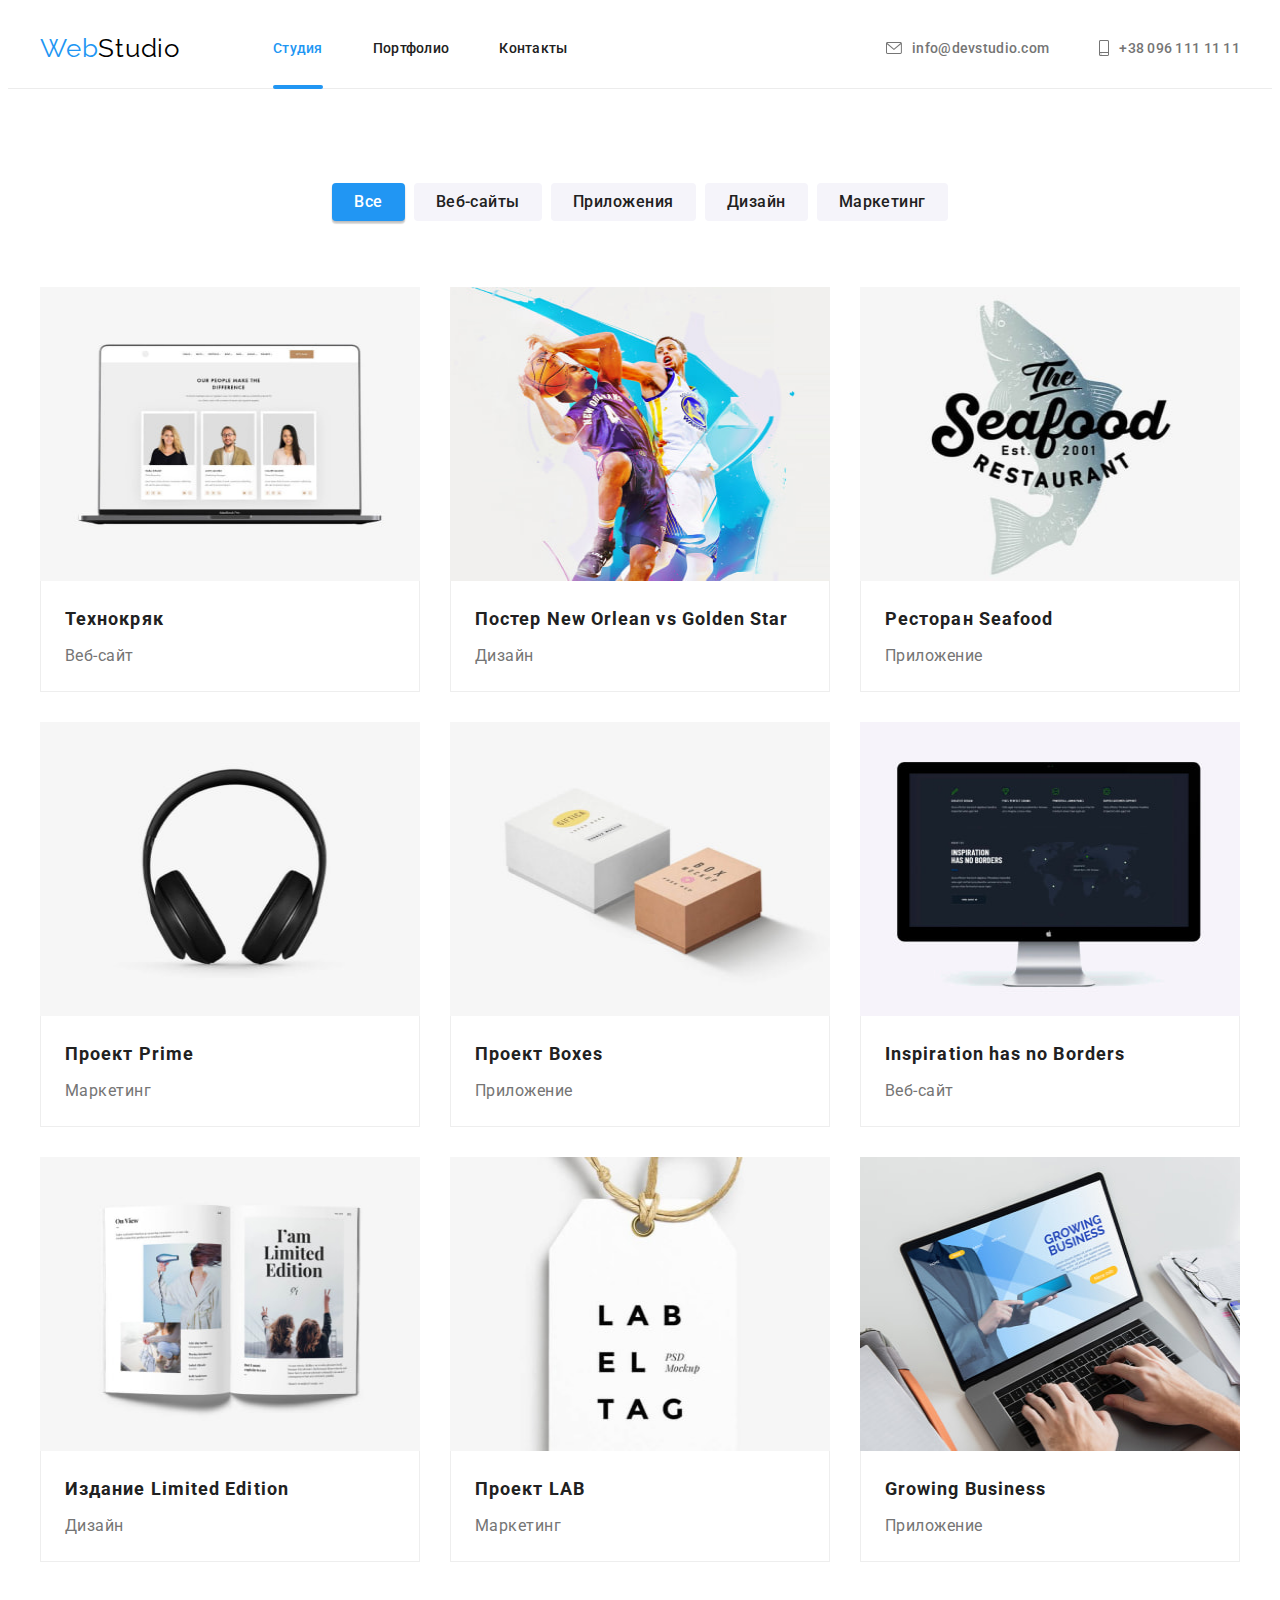
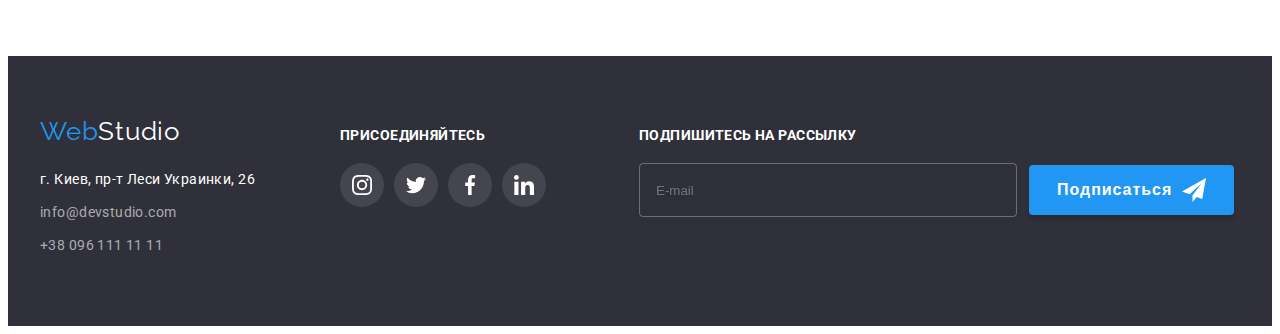
==== commit 3088e3e0: "mobile-menu" ====
--- a/portfolio.html
+++ b/portfolio.html
@@ -28,20 +28,25 @@
   </head>
   <body>
     <!-- header -->
-    <!-- <header class="header">
+    <header class="header">
       <div class="header__container container">
         <nav class="header__nav">
           <a class="header__logo logo--mode-dark link" href="./index.html">
             <span class="logo__web">Web</span>Studio</a
           >
+          <button class="menu-btn" type="button" data-menu-open>
+            <svg width="40" height="40">
+              <use href="./images/icons.svg#mobile-menu-btn"></use>
+            </svg>
+          </button>
           <ul class="header__nav-list list">
             <li class="header__nav-item">
-              <a class="header__nav-link link" href="./index.html">Студия</a>
+              <a class="header__nav-link header__nav-link--current link" href="./index.html"
+                >Студия</a
+              >
             </li>
             <li class="header__nav-item">
-              <a class="header__nav-link header__nav-link--current link" href="./portfolio.html"
-                >Портфолио</a
-              >
+              <a class="header__nav-link link" href="./portfolio.html">Портфолио</a>
             </li>
             <li class="header__nav-item">
               <a class="header__nav-link link" href="">Контакты</a>
@@ -67,7 +72,7 @@
           </li>
         </ul>
       </div>
-    </header> -->
+    </header>
     <!-- main -->
     <main class="main">
       <!--portfolio buttons  -->
@@ -413,5 +418,47 @@
         </div>
       </div>
     </footer>
+    <div class="menu__overlay is hiden" data-menu>
+      <div class="menu__container is-open">
+        <button class="menu__btn" type="button" data-menu-close>
+          <svg class="menu__close-icon" width="40" height="40">
+            <use href="./images/icons.svg#close-black"></use>
+          </svg>
+        </button>
+
+        <ul class="mobile__nav list">
+          <li class="mobile__nav-item">
+            <a href="./index.html" class="mobile__link link">Студия</a>
+          </li>
+          <li class="mobile__nav-item">
+            <a href="./portfolio.html" class="mobile__link mobile__link--current link">Портфолио</a>
+          </li>
+          <li class="mobile__nav-item">
+            <a href="" class="mobile__link link">Контакты</a>
+          </li>
+        </ul>
+        <div class="mobile__contacts">
+          <a class="mobile__contacts-link link" href="tel:+380961111111">+38 044 111 11 11</a>
+          <a class="mobile__contacts-link link" href="mailto:info@devstudio.com"
+            >info@devstudio.com</a
+          >
+        </div>
+        <ul class="mobile__socilas list">
+          <li class="mobile__soc-item">
+            <a href="" class="mobile__soc-link link">Instagram</a>
+          </li>
+          <li class="mobile__soc-item">
+            <a href="" class="mobile__soc-link link">Twitter</a>
+          </li>
+          <li class="mobile__soc-item">
+            <a href="" class="mobile__soc-link link">Facebook</a>
+          </li>
+          <li class="mobile__soc-item">
+            <a href="" class="mobile__soc-link link">LinkedIn</a>
+          </li>
+        </ul>
+      </div>
+    </div>
+    <script src="./js/mobile-menu.js"></script>
   </body>
 </html>
--- a/css/main.min.css
+++ b/css/main.min.css
@@ -1 +1 @@
-:root{--main-font: "roboto", sans-serif;--secondary-font: "Raleway", sans-serif;--main-txt-cl: #212121;--accent-txt-cl: #2196f3;--light-txt-bg-cl: #ffffff;--secondary-txt-color: #757575;--dark-bg-cl: #2f303a;--white-bg-collors: #f5f4fa;--btn-focus-bg-cl: #188ce8;--cubic: cubic-bezier(0.4, 0, 0.2, 1);--indent: 30px;--items: 1}@media screen and (min-width: 768px){:root{--items: 2;--indent: 30px}}@media screen and (min-width: 1200px){:root{--items: 3;--indent: 30px}}.visually-hidden{position:absolute;width:1px;height:1px;margin:-1px;border:0;padding:0;white-space:nowrap;-webkit-clip-path:inset(100%);clip-path:inset(100%);clip:rect(0 0 0 0);overflow:hidden}.portfolio,.clients,.team,.features{padding-top:60px;padding-bottom:60px}@media screen and (min-width: 1200px){.portfolio,.clients,.team,.features{padding-top:94px;padding-bottom:94px}}body{font-family:var(--main-font);color:var(--main-txt-cl)}h1,h2,h3,h4,h5,h6,p{margin:0}.link{text-decoration:none;color:currentColor}.list{list-style:none;padding:0;margin:0}img{display:block;border-radius:0px}.logo__web{font-family:var(--secondary-font);font-size:24px;line-height:1.1923076923;letter-spacing:.03em;color:var(--accent-txt-cl)}@media screen and (min-width: 1200px){.logo__web{font-size:26px}}.header__logo{margin-right:93px}.logo--mode-dark{font-family:var(--secondary-font);font-size:26px;line-height:1.1923076923;letter-spacing:.03em;color:#000}.footer__logo{margin-bottom:20px}.logo--mode-white{display:block;font-family:var(--secondary-font);font-size:24px;line-height:1.1923076923;letter-spacing:.03em;color:var(--light-txt-bg-cl)}@media screen and (min-width: 1200px){.logo--mode-white{font-size:26px}}.portfolio__list{display:-webkit-box;display:-ms-flexbox;display:flex;-ms-flex-wrap:wrap;flex-wrap:wrap;gap:var(--indent)}.portfolio__item--card-set{-ms-flex-preferred-size:calc((100% - var(--indent)*(var(--items) - 1))/var(--items));flex-basis:calc((100% - var(--indent)*(var(--items) - 1))/var(--items))}.container{margin-left:auto;margin-right:auto;padding-left:15px;padding-right:15px}@media screen and (min-width: 480px){.container{width:480px}}@media screen and (min-width: 768px){.container{width:768px}}@media screen and (min-width: 1200px){.container{width:1200px}}.saction-tittle{text-align:center;margin-bottom:30px;font-size:28px;line-height:1.1785714286;letter-spacing:.03em}@media screen and (min-width: 1200px){.saction-tittle{font-size:36px;margin-bottom:50px}}.btn{cursor:pointer;max-width:240px;min-height:50px;min-width:200px;padding:10px,32px;border:1px solid #000;-webkit-box-shadow:0px 4px 4px rgba(0,0,0,.15);box-shadow:0px 4px 4px rgba(0,0,0,.15);border-radius:4px;border:none;-webkit-transition:background-color 250ms var(--cubic);transition:background-color 250ms var(--cubic);font-family:inherit;font-weight:700;font-size:16px;line-height:1.875;letter-spacing:.06em;background-color:var(--accent-txt-cl);color:var(--light-txt-bg-cl)}.btn:hover,.btn:focus{background-color:var(--btn-focus-bg-cl);-webkit-box-shadow:0px 4px 4px rgba(0,0,0,.15);box-shadow:0px 4px 4px rgba(0,0,0,.15);border-radius:4px}.backdrop{position:fixed;top:0;left:0;z-index:1000;display:-webkit-box;display:-ms-flexbox;display:flex;-webkit-box-align:center;-ms-flex-align:center;align-items:center;-webkit-box-pack:center;-ms-flex-pack:center;justify-content:center;width:100%;height:100%;-webkit-transition:opacity 250ms var(--cubic),visibility 250ms var(--cubic);transition:opacity 250ms var(--cubic),visibility 250ms var(--cubic);background-color:rgba(0,0,0,.2)}.backdrop.is-hidden{opacity:0;visibility:hidden;pointer-events:none}.modal{position:absolute;top:50%;left:50%;-webkit-transform:translate(-50%, -50%) scale(1);transform:translate(-50%, -50%) scale(1);width:528px;height:581px;padding:40px 40px;background:#fff;-webkit-box-shadow:0px 1px 3px rgba(0,0,0,.12),0px 1px 1px rgba(0,0,0,.14),0px 2px 1px rgba(0,0,0,.2);box-shadow:0px 1px 3px rgba(0,0,0,.12),0px 1px 1px rgba(0,0,0,.14),0px 2px 1px rgba(0,0,0,.2);border-radius:4px}.modal__btn{position:absolute;top:10px;right:10px;display:-webkit-box;display:-ms-flexbox;display:flex;-webkit-box-align:center;-ms-flex-align:center;align-items:center;-webkit-box-pack:center;-ms-flex-pack:center;justify-content:center;width:30px;height:30px;-webkit-transition:fill 250ms var(--cubic);transition:fill 250ms var(--cubic);border-radius:50%;border:1px solid rgba(0,0,0,.1);background-color:rgba(0,0,0,0);cursor:pointer}.modal__btn:hover,.modal__btn:focus{fill:var(--accent-txt-cl)}.modal__form{text-align:center}.form__tittle{display:block;margin-bottom:12px;font-weight:700;font-size:20px;line-height:1.15;text-align:center;letter-spacing:.03em;color:#212121}.form__group{margin-bottom:20px}.form__lable{position:relative;display:block;margin-bottom:10px}.form__lable:last-child{margin-bottom:0}.form__input{cursor:pointer;width:100%;padding:10px;padding-left:42px;-webkit-transition:border 250ms var(--cubic);transition:border 250ms var(--cubic);outline:none;border:1px solid rgba(33,33,33,.2);border-radius:4px}.form__input:hover,.form__input:focus{border:1px solid var(--accent-txt-cl)}.form__input:hover+.form__icon,.form__input:focus+.form__icon{fill:var(--accent-txt-cl)}.form__name{display:block;text-align:start;margin-bottom:4px;padding-left:1px;font-weight:400;font-size:12px;line-height:1.1666666667;letter-spacing:.01em;color:var(--secondary-txt-color)}.form__icon{position:absolute;left:12px;bottom:12px;-webkit-transition:fill 250ms var(--cubic);transition:fill 250ms var(--cubic)}.form__textarea{resize:none;cursor:pointer;height:120px;width:100%;padding:12px 16px;-webkit-transition:border 250ms var(--cubic);transition:border 250ms var(--cubic);outline:none;border:1px solid rgba(33,33,33,.2);border-radius:4px}.form__textarea:hover,.form__textarea:focus{border:1px solid var(--accent-txt-cl)}.form__textarea::-webkit-input-placeholder{font-weight:400;font-size:14px;line-height:16px;letter-spacing:.01em;color:rgba(117,117,117,.5)}.form__textarea::-moz-placeholder{font-weight:400;font-size:14px;line-height:16px;letter-spacing:.01em;color:rgba(117,117,117,.5)}.form__textarea:-ms-input-placeholder{font-weight:400;font-size:14px;line-height:16px;letter-spacing:.01em;color:rgba(117,117,117,.5)}.form__textarea::-ms-input-placeholder{font-weight:400;font-size:14px;line-height:16px;letter-spacing:.01em;color:rgba(117,117,117,.5)}.form__textarea::placeholder{font-weight:400;font-size:14px;line-height:16px;letter-spacing:.01em;color:rgba(117,117,117,.5)}.form__agreement{display:-webkit-box;display:-ms-flexbox;display:flex;-webkit-box-align:center;-ms-flex-align:center;align-items:center;gap:8px}.form__agree-icon{cursor:pointer}.form__input-agree:checked+.form__agree-icon .form__icon-unchek{opacity:0;-webkit-transition:opacity 250ms var(--cubic);transition:opacity 250ms var(--cubic)}.form__agree-icon .form__icon-chek{opacity:0;-webkit-transition:opacity 250ms var(--cubic);transition:opacity 250ms var(--cubic)}.form__input-agree:checked+.form__agree-icon .form__icon-chek{opacity:1}.form__checkbox-txt{font-weight:400;font-size:14px;line-height:1.7142857143;letter-spacing:.03em;-webkit-user-select:none;-moz-user-select:none;-ms-user-select:none;user-select:none;color:var(--secondary-txt-color)}.form__link{text-underline-position:under;font-weight:400;font-size:14px;line-height:1.7142857143;letter-spacing:.03em;color:var(--accent-txt-cl)}.form__btn{cursor:pointer;padding:10px 55px;margin-top:30px;-webkit-transition:background-color 250ms var(--cubic);transition:background-color 250ms var(--cubic);background-color:var(--accent-txt-cl);border:none;border-radius:4px;-webkit-box-shadow:0px 4px 4px rgba(0,0,0,.15);box-shadow:0px 4px 4px rgba(0,0,0,.15)}.form__btn:focus,.form__btn:hover{background-color:var(--btn-focus-bg-cl)}.form__btn-txt{font-weight:700;font-size:16px;line-height:1.875;letter-spacing:.06em;color:var(--light-txt-bg-cl)}.toggle__list{-webkit-box-pack:center;-ms-flex-pack:center;justify-content:center;display:-webkit-box;display:-ms-flexbox;display:flex;-ms-flex-wrap:wrap;flex-wrap:wrap;padding-bottom:16px;margin-bottom:34px;margin-bottom:50px;gap:9px}@media screen and (max-width: 767px){.toggle__list{-webkit-box-pack:start;-ms-flex-pack:start;justify-content:start}}.toggle__btn{padding-top:6px;padding-left:22px;padding-bottom:6px;padding-right:22px;border-radius:4px;border:none;-webkit-transition:color 250ms var(--cubic),background-color 250ms var(--cubic),-webkit-box-shadow 250ms var(--cubic);transition:color 250ms var(--cubic),background-color 250ms var(--cubic),-webkit-box-shadow 250ms var(--cubic);transition:color 250ms var(--cubic),background-color 250ms var(--cubic),box-shadow 250ms var(--cubic);transition:color 250ms var(--cubic),background-color 250ms var(--cubic),box-shadow 250ms var(--cubic),-webkit-box-shadow 250ms var(--cubic);cursor:pointer;font-family:inherit;font-weight:500;font-size:16px;line-height:1.625;letter-spacing:.03em;color:var(--main-txt-cl);background-color:var(--white-bg-collors)}.toggle__btn:hover,.toggle__btn:focus{color:var(--light-txt-bg-cl);background-color:var(--accent-txt-cl);-webkit-box-shadow:0px 3px 1px rgba(0,0,0,.1),0px 1px 2px rgba(0,0,0,.08),0px 2px 2px rgba(0,0,0,.12);box-shadow:0px 3px 1px rgba(0,0,0,.1),0px 1px 2px rgba(0,0,0,.08),0px 2px 2px rgba(0,0,0,.12);border-radius:4px}.toggle__btn--current{color:var(--light-txt-bg-cl);background-color:var(--accent-txt-cl);-webkit-box-shadow:0px 3px 1px rgba(0,0,0,.1),0px 1px 2px rgba(0,0,0,.08),0px 2px 2px rgba(0,0,0,.12);box-shadow:0px 3px 1px rgba(0,0,0,.1),0px 1px 2px rgba(0,0,0,.08),0px 2px 2px rgba(0,0,0,.12)}.footer__address{font-style:normal}.address__list:last-child{margin:0}.address__item{margin-bottom:9px}.address__link{-webkit-transition:color 250ms var(--cubic);transition:color 250ms var(--cubic);font-size:14px;line-height:1.7142857143;letter-spacing:.03em;color:rgba(255,255,255,.6)}.address__link:focus,.address__link:hover{color:var(--accent-txt-cl)}.address__link-geo{-webkit-transition:color 250ms var(--cubic);transition:color 250ms var(--cubic);font-size:14px;line-height:1.7142857143;letter-spacing:.03em;color:#fff}.address__link-geo:focus,.address__link-geo:hover{color:var(--accent-txt-cl)}@media screen and (min-width: 1200px){.footer__socials{margin-left:85px;margin-right:93px}}.socials__slogan{display:block;margin-bottom:20px;font-weight:700;font-size:14px;line-height:1.1428571429;letter-spacing:.03em;text-transform:uppercase;color:var(--light-txt-bg-cl)}.socials__list{display:-webkit-box;display:-ms-flexbox;display:flex;-webkit-box-align:center;-ms-flex-align:center;align-items:center;-webkit-box-pack:center;-ms-flex-pack:center;justify-content:center;gap:10px}.socials__link{display:-webkit-box;display:-ms-flexbox;display:flex;-webkit-box-align:center;-ms-flex-align:center;align-items:center;-webkit-box-pack:center;-ms-flex-pack:center;justify-content:center;width:44px;height:44px;-webkit-transition:background-color 250ms var(--cubic);transition:background-color 250ms var(--cubic);background:rgba(255,255,255,.1);border-radius:50%}.socials__link:hover,.socials__link:focus{background-color:var(--accent-txt-cl)}.socials__icon{fill:var(--light-txt-bg-cl)}.mailing__form{-webkit-box-align:center;-ms-flex-align:center;align-items:center}@media screen and (min-width: 768px){.mailing__form{-webkit-box-pack:center;-ms-flex-pack:center;justify-content:center;-webkit-box-align:center;-ms-flex-align:center;align-items:center;-ms-flex-wrap:wrap;flex-wrap:wrap;display:-webkit-inline-box;display:-ms-inline-flexbox;display:inline-flex;margin:auto}}@media screen and (min-width: 1200px){.mailing__form{display:-webkit-box;display:-ms-flexbox;display:flex}}.mailing__slogan{display:block;margin-bottom:20px;font-weight:700;font-size:14px;line-height:1.1428571429;letter-spacing:.03em;text-transform:uppercase;color:var(--light-txt-bg-cl)}.mailing__input{cursor:pointer;width:100%;height:50px;padding-left:16px;margin-right:12px;margin-bottom:20px;-webkit-transition:border-color 250ms var(--cubic);transition:border-color 250ms var(--cubic);background:rgba(0,0,0,0);outline:none;border:1px solid rgba(255,255,255,.3);-webkit-filter:drop-shadow(0px 4px 4px rgba(0, 0, 0, 0.15));filter:drop-shadow(0px 4px 4px rgba(0, 0, 0, 0.15));border-radius:4px}@media screen and (min-width: 768px){.mailing__input{width:450px}}@media screen and (min-width: 1200px){.mailing__input{margin-bottom:0;width:358px}}.mailing__input:hover,.mailing__input:focus{border-color:var(--accent-txt-cl)}.mailing__btn{display:-webkit-box;display:-ms-flexbox;display:flex;-webkit-box-align:center;-ms-flex-align:center;align-items:center;text-align:center;cursor:pointer;margin:auto;-webkit-transition:background-color 250ms var(--cubic);transition:background-color 250ms var(--cubic);padding:10px 28px;background-color:var(--accent-txt-cl);-webkit-box-shadow:0px 4px 4px rgba(0,0,0,.15);box-shadow:0px 4px 4px rgba(0,0,0,.15);border-radius:4px;border:none}.mailing__btn:hover,.mailing__btn:focus{background-color:var(--btn-focus-bg-cl)}.mailing__btn-txt{margin-right:10px;font-weight:700;font-size:16px;line-height:1.875;letter-spacing:.06em;color:#fff}.mailing__btn-icon{fill:#fff}.header{border-bottom:1px solid #ececec}.header__container{display:-webkit-box;display:-ms-flexbox;display:flex;-webkit-box-align:center;-ms-flex-align:center;align-items:center}.header__list{gap:50px;display:-webkit-box;display:-ms-flexbox;display:flex}.header__contact{display:-webkit-inline-box;display:-ms-inline-flexbox;display:inline-flex;-webkit-box-align:center;-ms-flex-align:center;align-items:center;padding-top:32px;padding-bottom:32px;-webkit-transition:color 250ms var(--cubic);transition:color 250ms var(--cubic);font-weight:500;font-size:14px;line-height:1.1428571429;letter-spacing:.02em;color:var(--secondary-txt-color)}.header__contact:focus,.header__contact:hover{color:var(--accent-txt-cl)}.header__svg{fill:currentColor;margin-right:10px}.header__nav{display:-webkit-box;display:-ms-flexbox;display:flex;margin:0,auto;-webkit-box-align:center;-ms-flex-align:center;align-items:center;margin-right:auto}.header__nav-list{display:-webkit-box;display:-ms-flexbox;display:flex;gap:50px}.header__nav-link{display:block;position:relative;padding-top:32px;padding-bottom:32px;-webkit-transition:color 250ms var(--cubic);transition:color 250ms var(--cubic);font-weight:500;font-size:14px;line-height:1.1428571429;letter-spacing:.02em}.header__nav-link--current{color:var(--accent-txt-cl)}.header__nav-link--current::after{position:absolute;bottom:-1px;left:0;content:"";display:block;width:100%;height:4px;border-radius:2px;background-color:var(--accent-txt-cl)}.header__nav-link:focus,.header__nav-link:hover{color:var(--accent-txt-cl)}.hero{padding-top:200px;padding-bottom:200px;background-color:var(--dark-bg-cl);background-image:-webkit-gradient(linear, left top, right top, from(rgba(47, 48, 58, 0.4)), to(rgba(47, 48, 58, 0.4))),url(../images/baccground/bacground.jpg);background-image:linear-gradient(to right, rgba(47, 48, 58, 0.4), rgba(47, 48, 58, 0.4)),url(../images/baccground/bacground.jpg);background-repeat:no-repeat;background-position:center;background-size:cover;max-width:1600px;margin-right:auto;margin-left:auto}.hero__container{text-align:center}.hero__tittle{margin-bottom:30px;text-align:center;max-width:360px;margin-left:auto;margin-right:auto;font-weight:900;font-size:26px;line-height:1.6153846154;letter-spacing:.06em;text-transform:uppercase;color:var(--light-txt-bg-cl);text-shadow:0px 4px 4px rgba(0,0,0,.25)}@media screen and (min-width: 1200px){.hero__tittle{max-width:696px;font-size:44px;line-height:1.3636363636}}.features__svg-block{display:-webkit-box;display:-ms-flexbox;display:flex;-webkit-box-align:center;-ms-flex-align:center;align-items:center;-webkit-box-pack:center;-ms-flex-pack:center;justify-content:center;margin-bottom:30px;max-width:450px;height:120px;background-color:var(--white-bg-collors);border-radius:4px}@media screen and (min-width: 768px){.features__svg-block{max-width:354px}}@media screen and (min-width: 1200px){.features__svg-block{width:270px}}.features__list{-webkit-box-align:center;-ms-flex-align:center;align-items:center;-webkit-box-orient:vertical;-webkit-box-direction:normal;-ms-flex-direction:column;flex-direction:column;display:-webkit-box;display:-ms-flexbox;display:flex;gap:30px}@media screen and (min-width: 768px){.features__list{-webkit-box-orient:horizontal;-webkit-box-direction:normal;-ms-flex-direction:row;flex-direction:row;-ms-flex-wrap:wrap;flex-wrap:wrap;-webkit-box-align:start;-ms-flex-align:start;align-items:flex-start}}@media screen and (min-width: 1200px){.features__list{-webkit-box-orient:horizontal;-webkit-box-direction:normal;-ms-flex-direction:row;flex-direction:row}}.features__item{max-width:450px}@media screen and (min-width: 768px){.features__item{max-width:354px}}@media screen and (min-width: 1200px){.features__item{width:270px}}.features__txt{text-align:center;margin-bottom:9px;font-size:14px;line-height:1.1428571429;letter-spacing:.03em;text-transform:uppercase}@media screen and (min-width: 768px){.features__txt{text-align:start}}.features__info{font-size:14px;line-height:1.7142857143;letter-spacing:.03em;color:var(--secondary-txt-color)}.caption{padding-top:0;padding-bottom:94px}@media screen and (max-width: 1200px){.caption{display:none}}.caption__list{gap:30px;display:-webkit-box;display:-ms-flexbox;display:flex}.caption__item{position:relative}.caption__desc-block{display:block;position:absolute;bottom:0;left:0;width:100%;padding:27px 82px;background:rgba(47,48,58,.8)}.caption__desc{display:block;font-weight:700;font-size:14px;line-height:1.1428571429;letter-spacing:.03em;text-transform:uppercase;color:#fff}.team{background-color:var(--white-bg-collors)}.team__list{-ms-flex-wrap:wrap;flex-wrap:wrap;display:-webkit-box;display:-ms-flexbox;display:flex;gap:30px}.team__item{-ms-flex-preferred-size:calc((100% - 30px)/1);flex-basis:calc((100% - 30px)/1);-webkit-box-shadow:0px 1px 3px rgba(0,0,0,.12),0px 1px 1px rgba(0,0,0,.14),0px 2px 1px rgba(0,0,0,.2);box-shadow:0px 1px 3px rgba(0,0,0,.12),0px 1px 1px rgba(0,0,0,.14),0px 2px 1px rgba(0,0,0,.2);border-radius:0px 0px 4px 4px;background:var(--light-txt-bg-cl)}@media screen and (min-width: 768px){.team__item{-ms-flex-preferred-size:calc((100% - 30px)/2);flex-basis:calc((100% - 30px)/2)}}@media screen and (min-width: 1200px){.team__item{-ms-flex-preferred-size:calc((100% - 90px)/4);flex-basis:calc((100% - 90px)/4)}}.team__card{width:100%;height:460px}@media screen and (min-width: 768px){.team__card{height:374px}}@media screen and (min-width: 1200px){.team__card{height:260px}}.team__wrapper{border-top:none;text-align:center;padding-left:5px;padding-right:5px;padding-top:30px;padding-bottom:24px}@media screen and (min-width: 1200px){.team__wrapper{padding-bottom:30px}}.team__name{margin-bottom:10px;font-weight:500;font-size:16px;line-height:1.1875;letter-spacing:.03em}.team__profession{margin-bottom:16px;line-height:1.1875;letter-spacing:.03em;color:var(--secondary-txt-color)}.team__soc-list{display:-webkit-box;display:-ms-flexbox;display:flex;-webkit-box-align:center;-ms-flex-align:center;align-items:center;-webkit-box-pack:center;-ms-flex-pack:center;justify-content:center;gap:10px}.team__soc-link{display:-webkit-box;display:-ms-flexbox;display:flex;-webkit-box-align:center;-ms-flex-align:center;align-items:center;-webkit-box-pack:center;-ms-flex-pack:center;justify-content:center;width:44px;height:44px;-webkit-transition:fiil 250ms var(--cubic),background-color 250ms var(--cubic);transition:fiil 250ms var(--cubic),background-color 250ms var(--cubic);border-radius:50%}.team__soc-link:hover,.team__soc-link:focus{background-color:var(--accent-txt-cl)}.team__soc-link:hover .team__soc-icon,.team__soc-link:focus .team__soc-icon{fill:var(--light-txt-bg-cl)}.team__soc-icon{fill:#afb1b8}.clients__list{-ms-flex-wrap:wrap;flex-wrap:wrap;display:-webkit-box;display:-ms-flexbox;display:flex;-webkit-box-pack:center;-ms-flex-pack:center;justify-content:center;gap:30px}.clients__item{-ms-flex-preferred-size:calc((100% - 30px)/2);flex-basis:calc((100% - 30px)/2)}@media screen and (min-width: 768px){.clients__item{-ms-flex-preferred-size:calc((100% - 60px)/3);flex-basis:calc((100% - 60px)/3)}}@media screen and (min-width: 1200px){.clients__item{-ms-flex-preferred-size:calc((100% - 150px)/6);flex-basis:calc((100% - 150px)/6)}}.clients__link{display:-webkit-box;display:-ms-flexbox;display:flex;-webkit-box-align:center;-ms-flex-align:center;align-items:center;-webkit-box-pack:center;-ms-flex-pack:center;justify-content:center;height:92px;-webkit-transition:border-color 250ms var(--cubic);transition:border-color 250ms var(--cubic);border:1px solid #afb1b8;border-radius:4px}.clients__link:hover,.clients__link:focus{fill:var(--accent-txt-cl);border-color:var(--accent-txt-cl)}.clients__link:hover .clients__icon,.clients__link:focus .clients__icon{fill:var(--accent-txt-cl);border-color:var(--accent-txt-cl)}.clients__icon{fill:#afb1b8;-webkit-transition:fill 250ms var(--cubic);transition:fill 250ms var(--cubic)}.footer{padding-top:60px;padding-bottom:60px;background-color:var(--dark-bg-cl)}.footer__container{display:-webkit-box;display:-ms-flexbox;display:flex;-webkit-box-orient:vertical;-webkit-box-direction:normal;-ms-flex-direction:column;flex-direction:column;position:relative;text-align:center;gap:60px}@media screen and (min-width: 768px)and (max-width: 1199px){.footer__container{-webkit-box-orient:horizontal;-webkit-box-direction:normal;-ms-flex-direction:row;flex-direction:row;-ms-flex-wrap:wrap;flex-wrap:wrap;padding-left:75px;padding-right:75px;-webkit-box-pack:justify;-ms-flex-pack:justify;justify-content:space-between}}@media screen and (min-width: 1200px){.footer__container{-webkit-box-orient:horizontal;-webkit-box-direction:normal;-ms-flex-direction:row;flex-direction:row;gap:0;text-align:start;display:-webkit-box;display:-ms-flexbox;display:flex;-webkit-box-align:baseline;-ms-flex-align:baseline;align-items:baseline}}.portfolio__link{-webkit-transition:-webkit-box-shadow 250ms var(--cubic);transition:-webkit-box-shadow 250ms var(--cubic);transition:box-shadow 250ms var(--cubic);transition:box-shadow 250ms var(--cubic), -webkit-box-shadow 250ms var(--cubic);display:block;width:100%;height:100%;display:-webkit-box;display:-ms-flexbox;display:flex;-webkit-box-orient:vertical;-webkit-box-direction:normal;-ms-flex-direction:column;flex-direction:column}.portfolio__link:hover,.portfolio__link:focus{-webkit-box-shadow:0px 1px 1px rgba(0,0,0,.12),0px 4px 4px rgba(0,0,0,.06),1px 4px 6px rgba(0,0,0,.16);box-shadow:0px 1px 1px rgba(0,0,0,.12),0px 4px 4px rgba(0,0,0,.06),1px 4px 6px rgba(0,0,0,.16)}.portfolio__link:hover .overlay__block,.portfolio__link:focus .overlay__block{-webkit-transform:translate(0);transform:translate(0)}.portfolio__overlay{position:relative;overflow:hidden}.overlay__block{z-index:100;position:absolute;top:0;left:0;-webkit-transform:translateY(100%);transform:translateY(100%);-webkit-transition:-webkit-transform 250ms var(--cubic);transition:-webkit-transform 250ms var(--cubic);transition:transform 250ms var(--cubic);transition:transform 250ms var(--cubic), -webkit-transform 250ms var(--cubic);width:100%;height:100%;padding:63px 24px;background-color:rgba(33,150,243,.9)}.overlay__text{display:block;font-size:18px;line-height:1.5555555556;letter-spacing:.03em;color:#fff}.overlay__wraper{padding-top:20px;padding-bottom:20px;padding-left:24px;padding-right:24px;border:1px solid #eee;border-top:none;-webkit-box-flex:1;-ms-flex-positive:1;flex-grow:1}.overlay__project{font-size:18px;line-height:2;letter-spacing:.06em;margin-bottom:4px}.overlay__descr{font-size:16px;line-height:1.875;letter-spacing:.03em;color:var(--secondary-txt-color)}/*# sourceMappingURL=main.min.css.map */+:root{--main-font: "roboto", sans-serif;--secondary-font: "Raleway", sans-serif;--main-txt-cl: #212121;--accent-txt-cl: #2196f3;--light-txt-bg-cl: #ffffff;--secondary-txt-color: #757575;--dark-bg-cl: #2f303a;--white-bg-collors: #f5f4fa;--btn-focus-bg-cl: #188ce8;--cubic: cubic-bezier(0.4, 0, 0.2, 1);--indent: 30px;--items: 1}@media screen and (min-width: 768px){:root{--items: 2;--indent: 30px}}@media screen and (min-width: 1200px){:root{--items: 3;--indent: 30px}}.visually-hidden{position:absolute;width:1px;height:1px;margin:-1px;border:0;padding:0;white-space:nowrap;-webkit-clip-path:inset(100%);clip-path:inset(100%);clip:rect(0 0 0 0);overflow:hidden}.portfolio,.clients,.team,.features{padding-top:60px;padding-bottom:60px}@media screen and (min-width: 1200px){.portfolio,.clients,.team,.features{padding-top:94px;padding-bottom:94px}}body{font-family:var(--main-font);color:var(--main-txt-cl)}h1,h2,h3,h4,h5,h6,p{margin:0}.link{text-decoration:none;color:currentColor}.list{list-style:none;padding:0;margin:0}img{display:block;border-radius:0px}.logo__web{font-family:var(--secondary-font);font-size:24px;line-height:1.1923076923;letter-spacing:.03em;color:var(--accent-txt-cl)}@media screen and (min-width: 1200px){.logo__web{font-size:26px}}.header__logo{margin-right:93px}.logo--mode-dark{font-family:var(--secondary-font);font-size:26px;line-height:1.1923076923;letter-spacing:.03em;color:#000}.footer__logo{margin-bottom:20px}.logo--mode-white{display:block;font-family:var(--secondary-font);font-size:24px;line-height:1.1923076923;letter-spacing:.03em;color:var(--light-txt-bg-cl)}@media screen and (min-width: 1200px){.logo--mode-white{font-size:26px}}.portfolio__list{display:-webkit-box;display:-ms-flexbox;display:flex;-ms-flex-wrap:wrap;flex-wrap:wrap;gap:var(--indent)}.portfolio__item--card-set{-ms-flex-preferred-size:calc((100% - var(--indent)*(var(--items) - 1))/var(--items));flex-basis:calc((100% - var(--indent)*(var(--items) - 1))/var(--items))}.container{margin-left:auto;margin-right:auto;padding-left:15px;padding-right:15px}@media screen and (min-width: 480px){.container{width:480px}}@media screen and (min-width: 768px){.container{width:768px}}@media screen and (min-width: 1200px){.container{width:1200px}}.saction-tittle{text-align:center;margin-bottom:30px;font-size:28px;line-height:1.1785714286;letter-spacing:.03em}@media screen and (min-width: 1200px){.saction-tittle{font-size:36px;margin-bottom:50px}}.btn{cursor:pointer;max-width:240px;min-height:50px;min-width:200px;padding:10px,32px;border:1px solid #000;-webkit-box-shadow:0px 4px 4px rgba(0,0,0,.15);box-shadow:0px 4px 4px rgba(0,0,0,.15);border-radius:4px;border:none;-webkit-transition:background-color 250ms var(--cubic);transition:background-color 250ms var(--cubic);font-family:inherit;font-weight:700;font-size:16px;line-height:1.875;letter-spacing:.06em;background-color:var(--accent-txt-cl);color:var(--light-txt-bg-cl)}.btn:hover,.btn:focus{background-color:var(--btn-focus-bg-cl);-webkit-box-shadow:0px 4px 4px rgba(0,0,0,.15);box-shadow:0px 4px 4px rgba(0,0,0,.15);border-radius:4px}.menu-btn{position:absolute;top:10px;right:30px;background-color:rgba(0,0,0,0);border:none;fill:#000;-webkit-transition:fill 250ms var(--cubic);transition:fill 250ms var(--cubic)}@media screen and (min-width: 768px){.menu-btn{display:none}}.menu-btn:hover,.menu-btn:focus{fill:var(--accent-txt-cl)}.backdrop{position:fixed;top:0;left:0;z-index:1000;display:-webkit-box;display:-ms-flexbox;display:flex;-webkit-box-align:center;-ms-flex-align:center;align-items:center;-webkit-box-pack:center;-ms-flex-pack:center;justify-content:center;width:100%;height:100%;-webkit-transition:opacity 250ms var(--cubic),visibility 250ms var(--cubic);transition:opacity 250ms var(--cubic),visibility 250ms var(--cubic);background-color:rgba(0,0,0,.2)}.backdrop.is-hidden{opacity:0;visibility:hidden;pointer-events:none}.modal{position:absolute;top:50%;left:50%;-webkit-transform:translate(-50%, -50%) scale(1);transform:translate(-50%, -50%) scale(1);width:528px;height:581px;padding:40px 40px;background:#fff;-webkit-box-shadow:0px 1px 3px rgba(0,0,0,.12),0px 1px 1px rgba(0,0,0,.14),0px 2px 1px rgba(0,0,0,.2);box-shadow:0px 1px 3px rgba(0,0,0,.12),0px 1px 1px rgba(0,0,0,.14),0px 2px 1px rgba(0,0,0,.2);border-radius:4px}.modal__btn{position:absolute;top:10px;right:10px;display:-webkit-box;display:-ms-flexbox;display:flex;-webkit-box-align:center;-ms-flex-align:center;align-items:center;-webkit-box-pack:center;-ms-flex-pack:center;justify-content:center;width:30px;height:30px;-webkit-transition:fill 250ms var(--cubic);transition:fill 250ms var(--cubic);border-radius:50%;border:1px solid rgba(0,0,0,.1);background-color:rgba(0,0,0,0);cursor:pointer}.modal__btn:hover,.modal__btn:focus{fill:var(--accent-txt-cl)}.modal__form{text-align:center}.form__tittle{display:block;margin-bottom:12px;font-weight:700;font-size:20px;line-height:1.15;text-align:center;letter-spacing:.03em;color:#212121}.form__group{margin-bottom:20px}.form__lable{position:relative;display:block;margin-bottom:10px}.form__lable:last-child{margin-bottom:0}.form__input{cursor:pointer;width:100%;padding:10px;padding-left:42px;-webkit-transition:border 250ms var(--cubic);transition:border 250ms var(--cubic);outline:none;border:1px solid rgba(33,33,33,.2);border-radius:4px}.form__input:hover,.form__input:focus{border:1px solid var(--accent-txt-cl)}.form__input:hover+.form__icon,.form__input:focus+.form__icon{fill:var(--accent-txt-cl)}.form__name{display:block;text-align:start;margin-bottom:4px;padding-left:1px;font-weight:400;font-size:12px;line-height:1.1666666667;letter-spacing:.01em;color:var(--secondary-txt-color)}.form__icon{position:absolute;left:12px;bottom:12px;-webkit-transition:fill 250ms var(--cubic);transition:fill 250ms var(--cubic)}.form__textarea{resize:none;cursor:pointer;height:120px;width:100%;padding:12px 16px;-webkit-transition:border 250ms var(--cubic);transition:border 250ms var(--cubic);outline:none;border:1px solid rgba(33,33,33,.2);border-radius:4px}.form__textarea:hover,.form__textarea:focus{border:1px solid var(--accent-txt-cl)}.form__textarea::-webkit-input-placeholder{font-weight:400;font-size:14px;line-height:16px;letter-spacing:.01em;color:rgba(117,117,117,.5)}.form__textarea::-moz-placeholder{font-weight:400;font-size:14px;line-height:16px;letter-spacing:.01em;color:rgba(117,117,117,.5)}.form__textarea:-ms-input-placeholder{font-weight:400;font-size:14px;line-height:16px;letter-spacing:.01em;color:rgba(117,117,117,.5)}.form__textarea::-ms-input-placeholder{font-weight:400;font-size:14px;line-height:16px;letter-spacing:.01em;color:rgba(117,117,117,.5)}.form__textarea::placeholder{font-weight:400;font-size:14px;line-height:16px;letter-spacing:.01em;color:rgba(117,117,117,.5)}.form__agreement{display:-webkit-box;display:-ms-flexbox;display:flex;-webkit-box-align:center;-ms-flex-align:center;align-items:center;gap:8px}.form__agree-icon{cursor:pointer}.form__input-agree:checked+.form__agree-icon .form__icon-unchek{opacity:0;-webkit-transition:opacity 250ms var(--cubic);transition:opacity 250ms var(--cubic)}.form__agree-icon .form__icon-chek{opacity:0;-webkit-transition:opacity 250ms var(--cubic);transition:opacity 250ms var(--cubic)}.form__input-agree:checked+.form__agree-icon .form__icon-chek{opacity:1}.form__checkbox-txt{font-weight:400;font-size:14px;line-height:1.7142857143;letter-spacing:.03em;-webkit-user-select:none;-moz-user-select:none;-ms-user-select:none;user-select:none;color:var(--secondary-txt-color)}.form__link{text-underline-position:under;font-weight:400;font-size:14px;line-height:1.7142857143;letter-spacing:.03em;color:var(--accent-txt-cl)}.form__btn{cursor:pointer;padding:10px 55px;margin-top:30px;-webkit-transition:background-color 250ms var(--cubic);transition:background-color 250ms var(--cubic);background-color:var(--accent-txt-cl);border:none;border-radius:4px;-webkit-box-shadow:0px 4px 4px rgba(0,0,0,.15);box-shadow:0px 4px 4px rgba(0,0,0,.15)}.form__btn:focus,.form__btn:hover{background-color:var(--btn-focus-bg-cl)}.form__btn-txt{font-weight:700;font-size:16px;line-height:1.875;letter-spacing:.06em;color:var(--light-txt-bg-cl)}.toggle__list{-webkit-box-pack:center;-ms-flex-pack:center;justify-content:center;display:-webkit-box;display:-ms-flexbox;display:flex;-ms-flex-wrap:wrap;flex-wrap:wrap;padding-bottom:16px;margin-bottom:34px;margin-bottom:50px;gap:9px}@media screen and (max-width: 767px){.toggle__list{-webkit-box-pack:start;-ms-flex-pack:start;justify-content:start}}.toggle__btn{padding-top:6px;padding-left:22px;padding-bottom:6px;padding-right:22px;border-radius:4px;border:none;-webkit-transition:color 250ms var(--cubic),background-color 250ms var(--cubic),-webkit-box-shadow 250ms var(--cubic);transition:color 250ms var(--cubic),background-color 250ms var(--cubic),-webkit-box-shadow 250ms var(--cubic);transition:color 250ms var(--cubic),background-color 250ms var(--cubic),box-shadow 250ms var(--cubic);transition:color 250ms var(--cubic),background-color 250ms var(--cubic),box-shadow 250ms var(--cubic),-webkit-box-shadow 250ms var(--cubic);cursor:pointer;font-family:inherit;font-weight:500;font-size:16px;line-height:1.625;letter-spacing:.03em;color:var(--main-txt-cl);background-color:var(--white-bg-collors)}.toggle__btn:hover,.toggle__btn:focus{color:var(--light-txt-bg-cl);background-color:var(--accent-txt-cl);-webkit-box-shadow:0px 3px 1px rgba(0,0,0,.1),0px 1px 2px rgba(0,0,0,.08),0px 2px 2px rgba(0,0,0,.12);box-shadow:0px 3px 1px rgba(0,0,0,.1),0px 1px 2px rgba(0,0,0,.08),0px 2px 2px rgba(0,0,0,.12);border-radius:4px}.toggle__btn--current{color:var(--light-txt-bg-cl);background-color:var(--accent-txt-cl);-webkit-box-shadow:0px 3px 1px rgba(0,0,0,.1),0px 1px 2px rgba(0,0,0,.08),0px 2px 2px rgba(0,0,0,.12);box-shadow:0px 3px 1px rgba(0,0,0,.1),0px 1px 2px rgba(0,0,0,.08),0px 2px 2px rgba(0,0,0,.12)}.footer__address{font-style:normal}.address__list:last-child{margin:0}.address__item{margin-bottom:9px}.address__link{-webkit-transition:color 250ms var(--cubic);transition:color 250ms var(--cubic);font-size:14px;line-height:1.7142857143;letter-spacing:.03em;color:rgba(255,255,255,.6)}.address__link:focus,.address__link:hover{color:var(--accent-txt-cl)}.address__link-geo{-webkit-transition:color 250ms var(--cubic);transition:color 250ms var(--cubic);font-size:14px;line-height:1.7142857143;letter-spacing:.03em;color:#fff}.address__link-geo:focus,.address__link-geo:hover{color:var(--accent-txt-cl)}@media screen and (min-width: 1200px){.footer__socials{margin-left:85px;margin-right:93px}}.socials__slogan{display:block;margin-bottom:20px;font-weight:700;font-size:14px;line-height:1.1428571429;letter-spacing:.03em;text-transform:uppercase;color:var(--light-txt-bg-cl)}.socials__list{display:-webkit-box;display:-ms-flexbox;display:flex;-webkit-box-align:center;-ms-flex-align:center;align-items:center;-webkit-box-pack:center;-ms-flex-pack:center;justify-content:center;gap:10px}.socials__link{display:-webkit-box;display:-ms-flexbox;display:flex;-webkit-box-align:center;-ms-flex-align:center;align-items:center;-webkit-box-pack:center;-ms-flex-pack:center;justify-content:center;width:44px;height:44px;-webkit-transition:background-color 250ms var(--cubic);transition:background-color 250ms var(--cubic);background:rgba(255,255,255,.1);border-radius:50%}.socials__link:hover,.socials__link:focus{background-color:var(--accent-txt-cl)}.socials__icon{fill:var(--light-txt-bg-cl)}.mailing__form{-webkit-box-align:center;-ms-flex-align:center;align-items:center}@media screen and (min-width: 768px){.mailing__form{-webkit-box-pack:center;-ms-flex-pack:center;justify-content:center;-webkit-box-align:center;-ms-flex-align:center;align-items:center;-ms-flex-wrap:wrap;flex-wrap:wrap;display:-webkit-inline-box;display:-ms-inline-flexbox;display:inline-flex;margin:auto}}@media screen and (min-width: 1200px){.mailing__form{display:-webkit-box;display:-ms-flexbox;display:flex}}.mailing__slogan{display:block;margin-bottom:20px;font-weight:700;font-size:14px;line-height:1.1428571429;letter-spacing:.03em;text-transform:uppercase;color:var(--light-txt-bg-cl)}.mailing__input{cursor:pointer;width:100%;height:50px;padding-left:16px;margin-right:12px;margin-bottom:20px;-webkit-transition:border-color 250ms var(--cubic);transition:border-color 250ms var(--cubic);background:rgba(0,0,0,0);outline:none;border:1px solid rgba(255,255,255,.3);-webkit-filter:drop-shadow(0px 4px 4px rgba(0, 0, 0, 0.15));filter:drop-shadow(0px 4px 4px rgba(0, 0, 0, 0.15));border-radius:4px}@media screen and (min-width: 768px){.mailing__input{width:450px}}@media screen and (min-width: 1200px){.mailing__input{margin-bottom:0;width:358px}}.mailing__input:hover,.mailing__input:focus{border-color:var(--accent-txt-cl)}.mailing__btn{display:-webkit-box;display:-ms-flexbox;display:flex;-webkit-box-align:center;-ms-flex-align:center;align-items:center;text-align:center;cursor:pointer;margin:auto;-webkit-transition:background-color 250ms var(--cubic);transition:background-color 250ms var(--cubic);padding:10px 28px;background-color:var(--accent-txt-cl);-webkit-box-shadow:0px 4px 4px rgba(0,0,0,.15);box-shadow:0px 4px 4px rgba(0,0,0,.15);border-radius:4px;border:none}.mailing__btn:hover,.mailing__btn:focus{background-color:var(--btn-focus-bg-cl)}.mailing__btn-txt{margin-right:10px;font-weight:700;font-size:16px;line-height:1.875;letter-spacing:.06em;color:#fff}.mailing__btn-icon{fill:#fff}.menu__overlay{position:fixed;top:0;left:0;width:100%;height:100%;opacity:0;visibility:hidden;pointer-events:none;-webkit-transition:opacity 250ms var(--cubic);transition:opacity 250ms var(--cubic)}.menu__overlay.is-open{opacity:1;visibility:visible;pointer-events:initial}.menu__container{position:relative;-webkit-box-orient:vertical;-webkit-box-direction:normal;-ms-flex-direction:column;flex-direction:column;display:-webkit-box;display:-ms-flexbox;display:flex;height:100%;width:100%;padding:48px 40px;margin-left:auto;background-color:#fff}.menu__btn{position:absolute;border:none;background-color:rgba(0,0,0,0);top:10px;right:15px}.menu__btn:hover{fill:var(--secondary-txt-color)}.mobile__nav{margin-bottom:auto}.mobile__link{font-weight:500;font-size:40px;line-height:1.175;letter-spacing:.02em;-webkit-transition:color 250ms var(--cubic);transition:color 250ms var(--cubic)}.mobile__link--current{color:var(--accent-txt-cl)}.mobile__link:hover,.mobile__link:focus{color:var(--accent-txt-cl)}.mobile__contacts{margin-bottom:64px}.mobile__contacts :last-child{margin-top:32px;font-weight:500;font-size:24px;line-height:28px;letter-spacing:.02em;color:var(--secondary-txt-color)}.mobile__contacts-link{display:block;font-weight:500;font-size:34px;line-height:1.1764705882;letter-spacing:.02em;color:#2196f3}.mobile__socilas{display:-webkit-box;display:-ms-flexbox;display:flex;-ms-flex-wrap:wrap;flex-wrap:wrap;gap:10px}.mobile__soc-item{padding-right:10px;border-right:1px solid rgba(33,33,33,.2)}.mobile__soc-item:last-child{padding-right:0;border-right:0}.mobile__soc-link{font-weight:500;font-size:18px;line-height:1.2222222222;letter-spacing:.02em;color:#2196f3}.header{position:relative;border-bottom:1px solid #ececec}.header__container{display:-webkit-box;display:-ms-flexbox;display:flex;-webkit-box-align:center;-ms-flex-align:center;align-items:center}@media screen and (min-width: 320px)and (max-width: 767px){.header__container{padding-top:16px;padding-bottom:16px}}.header__list{gap:50px;display:-webkit-box;display:-ms-flexbox;display:flex}@media screen and (max-width: 767px){.header__list{display:none}}.header__contact{display:-webkit-inline-box;display:-ms-inline-flexbox;display:inline-flex;-webkit-box-align:center;-ms-flex-align:center;align-items:center;padding-top:32px;padding-bottom:32px;-webkit-transition:color 250ms var(--cubic);transition:color 250ms var(--cubic);font-weight:500;font-size:14px;line-height:1.1428571429;letter-spacing:.02em;color:var(--secondary-txt-color)}.header__contact:focus,.header__contact:hover{color:var(--accent-txt-cl)}.header__svg{fill:currentColor;margin-right:10px}.header__nav{display:-webkit-box;display:-ms-flexbox;display:flex;margin:0,auto;-webkit-box-align:center;-ms-flex-align:center;align-items:center;margin-right:auto}.header__nav-list{display:-webkit-box;display:-ms-flexbox;display:flex;gap:50px}@media screen and (max-width: 767px){.header__nav-list{display:none}}.header__nav-link{display:block;position:relative;padding-top:32px;padding-bottom:32px;-webkit-transition:color 250ms var(--cubic);transition:color 250ms var(--cubic);font-weight:500;font-size:14px;line-height:1.1428571429;letter-spacing:.02em;transition:color 250ms var(--cubic)}.header__nav-link--current{color:var(--accent-txt-cl)}.header__nav-link--current::after{position:absolute;bottom:-1px;left:0;content:"";display:block;width:100%;height:4px;border-radius:2px;background-color:var(--accent-txt-cl)}.header__nav-link:focus,.header__nav-link:hover{color:var(--accent-txt-cl)}.hero{padding-top:200px;padding-bottom:200px;background-color:var(--dark-bg-cl);background-image:-webkit-gradient(linear, left top, right top, from(rgba(47, 48, 58, 0.4)), to(rgba(47, 48, 58, 0.4))),url(../images/baccground/bacground.jpg);background-image:linear-gradient(to right, rgba(47, 48, 58, 0.4), rgba(47, 48, 58, 0.4)),url(../images/baccground/bacground.jpg);background-repeat:no-repeat;background-position:center;background-size:cover;max-width:1600px;margin-right:auto;margin-left:auto}.hero__container{text-align:center}.hero__tittle{margin-bottom:30px;text-align:center;max-width:360px;margin-left:auto;margin-right:auto;font-weight:900;font-size:26px;line-height:1.6153846154;letter-spacing:.06em;text-transform:uppercase;color:var(--light-txt-bg-cl);text-shadow:0px 4px 4px rgba(0,0,0,.25)}@media screen and (min-width: 1200px){.hero__tittle{max-width:696px;font-size:44px;line-height:1.3636363636}}.features__svg-block{display:-webkit-box;display:-ms-flexbox;display:flex;-webkit-box-align:center;-ms-flex-align:center;align-items:center;-webkit-box-pack:center;-ms-flex-pack:center;justify-content:center;margin-bottom:30px;max-width:450px;height:120px;background-color:var(--white-bg-collors);border-radius:4px}@media screen and (min-width: 768px){.features__svg-block{max-width:354px}}@media screen and (min-width: 1200px){.features__svg-block{width:270px}}.features__list{-webkit-box-align:center;-ms-flex-align:center;align-items:center;-webkit-box-orient:vertical;-webkit-box-direction:normal;-ms-flex-direction:column;flex-direction:column;display:-webkit-box;display:-ms-flexbox;display:flex;gap:30px}@media screen and (min-width: 768px){.features__list{-webkit-box-orient:horizontal;-webkit-box-direction:normal;-ms-flex-direction:row;flex-direction:row;-ms-flex-wrap:wrap;flex-wrap:wrap;-webkit-box-align:start;-ms-flex-align:start;align-items:flex-start}}@media screen and (min-width: 1200px){.features__list{-webkit-box-orient:horizontal;-webkit-box-direction:normal;-ms-flex-direction:row;flex-direction:row}}.features__item{max-width:450px}@media screen and (min-width: 768px){.features__item{max-width:354px}}@media screen and (min-width: 1200px){.features__item{width:270px}}.features__txt{text-align:center;margin-bottom:9px;font-size:14px;line-height:1.1428571429;letter-spacing:.03em;text-transform:uppercase}@media screen and (min-width: 768px){.features__txt{text-align:start}}.features__info{font-size:14px;line-height:1.7142857143;letter-spacing:.03em;color:var(--secondary-txt-color)}.caption{padding-top:0;padding-bottom:94px}@media screen and (max-width: 1200px){.caption{display:none}}.caption__list{gap:30px;display:-webkit-box;display:-ms-flexbox;display:flex}.caption__item{position:relative}.caption__desc-block{display:block;position:absolute;bottom:0;left:0;width:100%;padding:27px 82px;background:rgba(47,48,58,.8)}.caption__desc{display:block;font-weight:700;font-size:14px;line-height:1.1428571429;letter-spacing:.03em;text-transform:uppercase;color:#fff}.team{background-color:var(--white-bg-collors)}.team__list{-ms-flex-wrap:wrap;flex-wrap:wrap;display:-webkit-box;display:-ms-flexbox;display:flex;gap:30px}.team__item{-ms-flex-preferred-size:calc((100% - 30px)/1);flex-basis:calc((100% - 30px)/1);-webkit-box-shadow:0px 1px 3px rgba(0,0,0,.12),0px 1px 1px rgba(0,0,0,.14),0px 2px 1px rgba(0,0,0,.2);box-shadow:0px 1px 3px rgba(0,0,0,.12),0px 1px 1px rgba(0,0,0,.14),0px 2px 1px rgba(0,0,0,.2);border-radius:0px 0px 4px 4px;background:var(--light-txt-bg-cl)}@media screen and (min-width: 768px){.team__item{-ms-flex-preferred-size:calc((100% - 30px)/2);flex-basis:calc((100% - 30px)/2)}}@media screen and (min-width: 1200px){.team__item{-ms-flex-preferred-size:calc((100% - 90px)/4);flex-basis:calc((100% - 90px)/4)}}.team__card{width:100%;height:460px}@media screen and (min-width: 768px){.team__card{height:374px}}@media screen and (min-width: 1200px){.team__card{height:260px}}.team__wrapper{border-top:none;text-align:center;padding-left:5px;padding-right:5px;padding-top:30px;padding-bottom:24px}@media screen and (min-width: 1200px){.team__wrapper{padding-bottom:30px}}.team__name{margin-bottom:10px;font-weight:500;font-size:16px;line-height:1.1875;letter-spacing:.03em}.team__profession{margin-bottom:16px;line-height:1.1875;letter-spacing:.03em;color:var(--secondary-txt-color)}.team__soc-list{display:-webkit-box;display:-ms-flexbox;display:flex;-webkit-box-align:center;-ms-flex-align:center;align-items:center;-webkit-box-pack:center;-ms-flex-pack:center;justify-content:center;gap:10px}.team__soc-link{display:-webkit-box;display:-ms-flexbox;display:flex;-webkit-box-align:center;-ms-flex-align:center;align-items:center;-webkit-box-pack:center;-ms-flex-pack:center;justify-content:center;width:44px;height:44px;-webkit-transition:fiil 250ms var(--cubic),background-color 250ms var(--cubic);transition:fiil 250ms var(--cubic),background-color 250ms var(--cubic);border-radius:50%}.team__soc-link:hover,.team__soc-link:focus{background-color:var(--accent-txt-cl)}.team__soc-link:hover .team__soc-icon,.team__soc-link:focus .team__soc-icon{fill:var(--light-txt-bg-cl)}.team__soc-icon{fill:#afb1b8}.clients__list{-ms-flex-wrap:wrap;flex-wrap:wrap;display:-webkit-box;display:-ms-flexbox;display:flex;-webkit-box-pack:center;-ms-flex-pack:center;justify-content:center;gap:30px}.clients__item{-ms-flex-preferred-size:calc((100% - 30px)/2);flex-basis:calc((100% - 30px)/2)}@media screen and (min-width: 768px){.clients__item{-ms-flex-preferred-size:calc((100% - 60px)/3);flex-basis:calc((100% - 60px)/3)}}@media screen and (min-width: 1200px){.clients__item{-ms-flex-preferred-size:calc((100% - 150px)/6);flex-basis:calc((100% - 150px)/6)}}.clients__link{display:-webkit-box;display:-ms-flexbox;display:flex;-webkit-box-align:center;-ms-flex-align:center;align-items:center;-webkit-box-pack:center;-ms-flex-pack:center;justify-content:center;height:92px;-webkit-transition:border-color 250ms var(--cubic);transition:border-color 250ms var(--cubic);border:1px solid #afb1b8;border-radius:4px}.clients__link:hover,.clients__link:focus{fill:var(--accent-txt-cl);border-color:var(--accent-txt-cl)}.clients__link:hover .clients__icon,.clients__link:focus .clients__icon{fill:var(--accent-txt-cl);border-color:var(--accent-txt-cl)}.clients__icon{fill:#afb1b8;-webkit-transition:fill 250ms var(--cubic);transition:fill 250ms var(--cubic)}.footer{padding-top:60px;padding-bottom:60px;background-color:var(--dark-bg-cl)}.footer__container{display:-webkit-box;display:-ms-flexbox;display:flex;-webkit-box-orient:vertical;-webkit-box-direction:normal;-ms-flex-direction:column;flex-direction:column;position:relative;text-align:center;gap:60px}@media screen and (min-width: 768px)and (max-width: 1199px){.footer__container{-webkit-box-orient:horizontal;-webkit-box-direction:normal;-ms-flex-direction:row;flex-direction:row;-ms-flex-wrap:wrap;flex-wrap:wrap;padding-left:75px;padding-right:75px;-webkit-box-pack:justify;-ms-flex-pack:justify;justify-content:space-between}}@media screen and (min-width: 1200px){.footer__container{-webkit-box-orient:horizontal;-webkit-box-direction:normal;-ms-flex-direction:row;flex-direction:row;gap:0;text-align:start;display:-webkit-box;display:-ms-flexbox;display:flex;-webkit-box-align:baseline;-ms-flex-align:baseline;align-items:baseline}}.portfolio__link{-webkit-transition:-webkit-box-shadow 250ms var(--cubic);transition:-webkit-box-shadow 250ms var(--cubic);transition:box-shadow 250ms var(--cubic);transition:box-shadow 250ms var(--cubic), -webkit-box-shadow 250ms var(--cubic);display:block;width:100%;height:100%;display:-webkit-box;display:-ms-flexbox;display:flex;-webkit-box-orient:vertical;-webkit-box-direction:normal;-ms-flex-direction:column;flex-direction:column}.portfolio__link:hover,.portfolio__link:focus{-webkit-box-shadow:0px 1px 1px rgba(0,0,0,.12),0px 4px 4px rgba(0,0,0,.06),1px 4px 6px rgba(0,0,0,.16);box-shadow:0px 1px 1px rgba(0,0,0,.12),0px 4px 4px rgba(0,0,0,.06),1px 4px 6px rgba(0,0,0,.16)}.portfolio__link:hover .overlay__block,.portfolio__link:focus .overlay__block{-webkit-transform:translate(0);transform:translate(0)}.portfolio__overlay{position:relative;overflow:hidden}.overlay__block{z-index:100;position:absolute;top:0;left:0;-webkit-transform:translateY(100%);transform:translateY(100%);-webkit-transition:-webkit-transform 250ms var(--cubic);transition:-webkit-transform 250ms var(--cubic);transition:transform 250ms var(--cubic);transition:transform 250ms var(--cubic), -webkit-transform 250ms var(--cubic);width:100%;height:100%;padding:63px 24px;background-color:rgba(33,150,243,.9)}.overlay__text{display:block;font-size:18px;line-height:1.5555555556;letter-spacing:.03em;color:#fff}.overlay__wraper{padding-top:20px;padding-bottom:20px;padding-left:24px;padding-right:24px;border:1px solid #eee;border-top:none;-webkit-box-flex:1;-ms-flex-positive:1;flex-grow:1}.overlay__project{font-size:18px;line-height:2;letter-spacing:.06em;margin-bottom:4px}.overlay__descr{font-size:16px;line-height:1.875;letter-spacing:.03em;color:var(--secondary-txt-color)}/*# sourceMappingURL=main.min.css.map */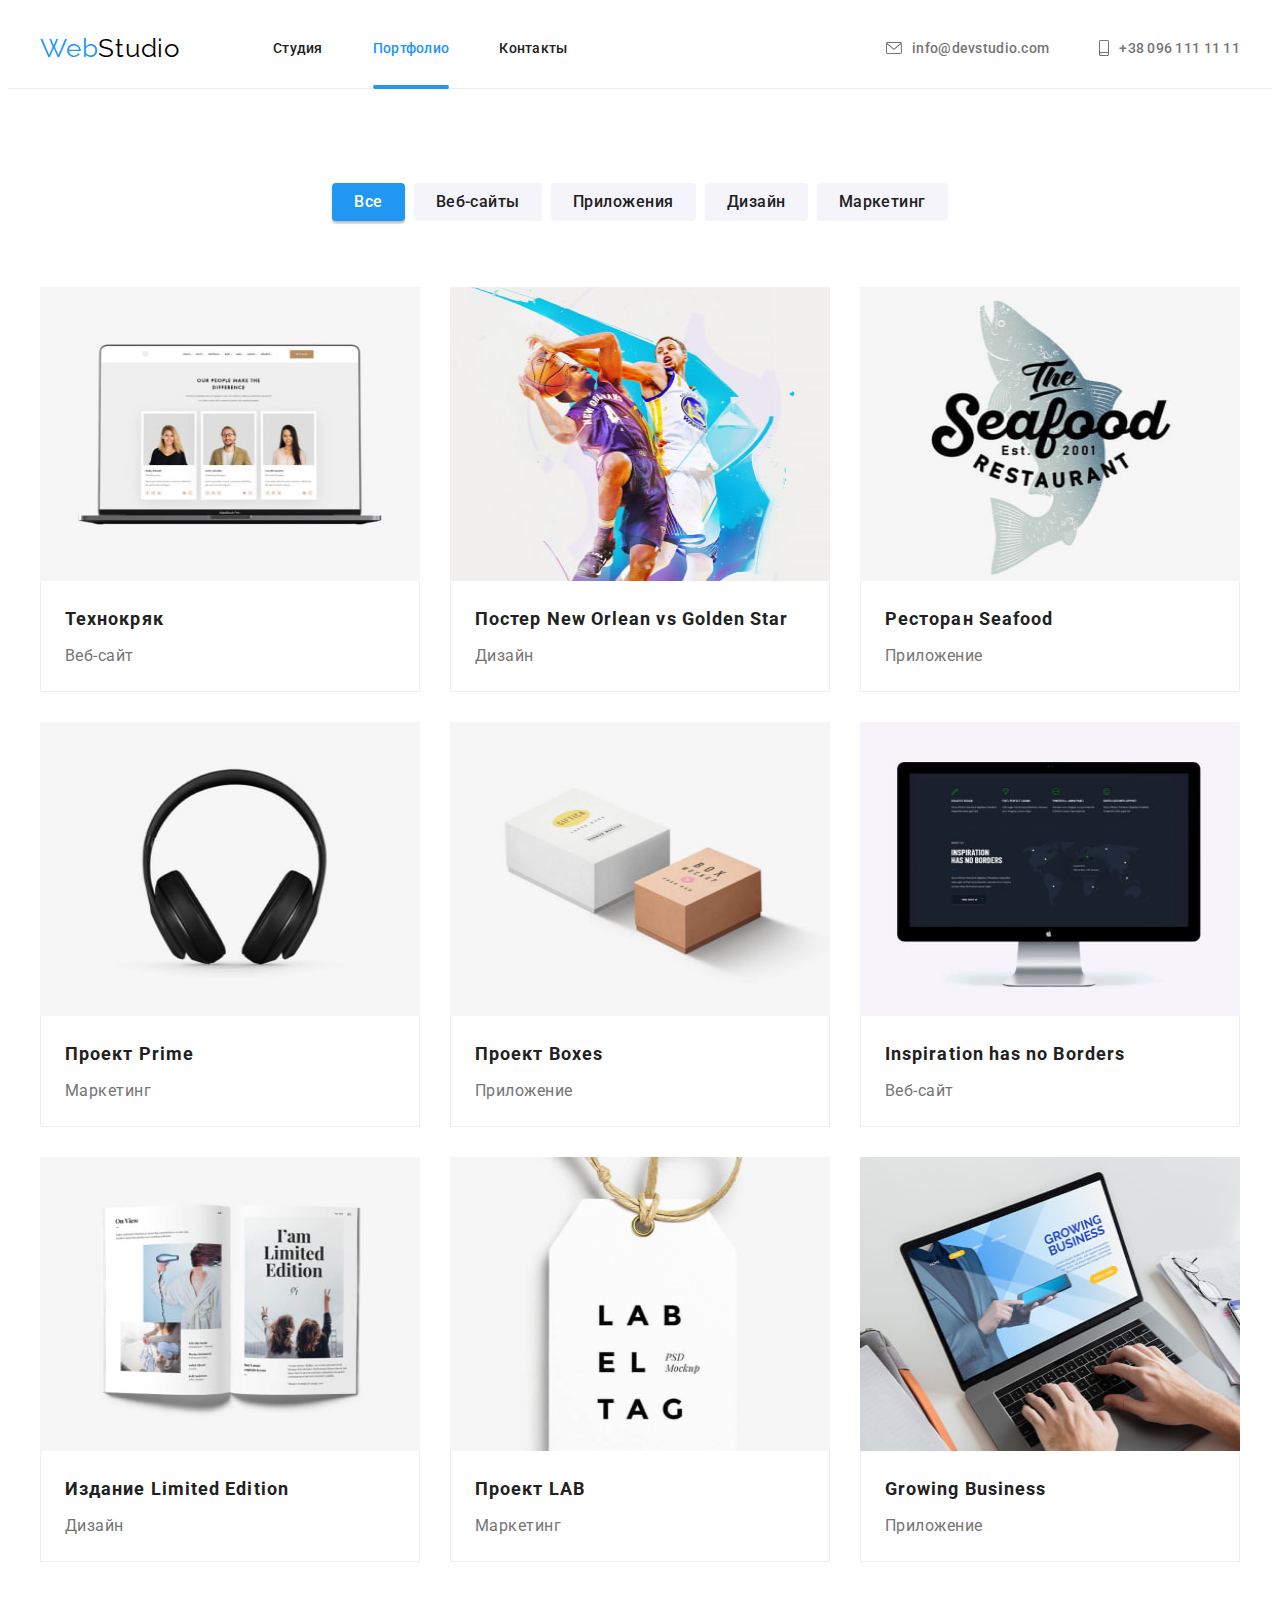
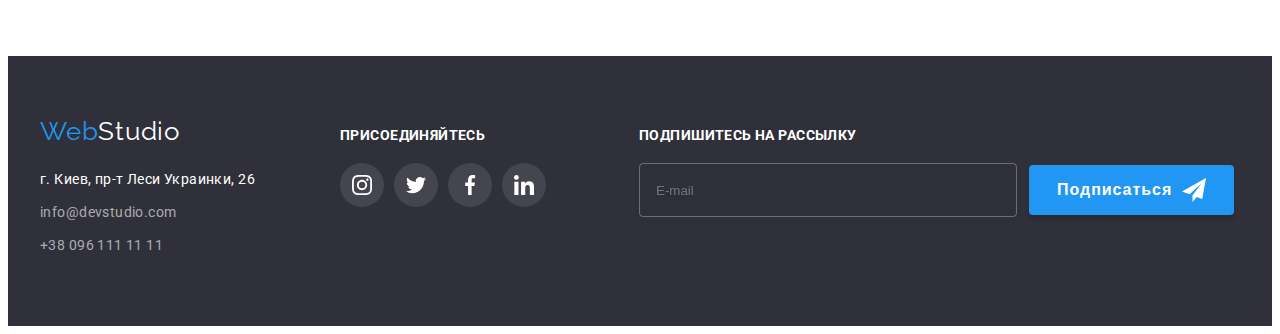
==== commit 10f68a95: "MOBILE-FORM" ====
--- a/portfolio.html
+++ b/portfolio.html
@@ -41,12 +41,12 @@
           </button>
           <ul class="header__nav-list list">
             <li class="header__nav-item">
-              <a class="header__nav-link header__nav-link--current link" href="./index.html"
-                >Студия</a
+              <a class="header__nav-link link" href="./index.html">Студия</a>
+            </li>
+            <li class="header__nav-item">
+              <a class="header__nav-link header__nav-link--current link" href="./portfolio.html"
+                >Портфолио</a
               >
-            </li>
-            <li class="header__nav-item">
-              <a class="header__nav-link link" href="./portfolio.html">Портфолио</a>
             </li>
             <li class="header__nav-item">
               <a class="header__nav-link link" href="">Контакты</a>
--- a/css/main.min.css
+++ b/css/main.min.css
@@ -1 +1 @@
-:root{--main-font: "roboto", sans-serif;--secondary-font: "Raleway", sans-serif;--main-txt-cl: #212121;--accent-txt-cl: #2196f3;--light-txt-bg-cl: #ffffff;--secondary-txt-color: #757575;--dark-bg-cl: #2f303a;--white-bg-collors: #f5f4fa;--btn-focus-bg-cl: #188ce8;--cubic: cubic-bezier(0.4, 0, 0.2, 1);--indent: 30px;--items: 1}@media screen and (min-width: 768px){:root{--items: 2;--indent: 30px}}@media screen and (min-width: 1200px){:root{--items: 3;--indent: 30px}}.visually-hidden{position:absolute;width:1px;height:1px;margin:-1px;border:0;padding:0;white-space:nowrap;-webkit-clip-path:inset(100%);clip-path:inset(100%);clip:rect(0 0 0 0);overflow:hidden}.portfolio,.clients,.team,.features{padding-top:60px;padding-bottom:60px}@media screen and (min-width: 1200px){.portfolio,.clients,.team,.features{padding-top:94px;padding-bottom:94px}}body{font-family:var(--main-font);color:var(--main-txt-cl)}h1,h2,h3,h4,h5,h6,p{margin:0}.link{text-decoration:none;color:currentColor}.list{list-style:none;padding:0;margin:0}img{display:block;border-radius:0px}.logo__web{font-family:var(--secondary-font);font-size:24px;line-height:1.1923076923;letter-spacing:.03em;color:var(--accent-txt-cl)}@media screen and (min-width: 1200px){.logo__web{font-size:26px}}.header__logo{margin-right:93px}.logo--mode-dark{font-family:var(--secondary-font);font-size:26px;line-height:1.1923076923;letter-spacing:.03em;color:#000}.footer__logo{margin-bottom:20px}.logo--mode-white{display:block;font-family:var(--secondary-font);font-size:24px;line-height:1.1923076923;letter-spacing:.03em;color:var(--light-txt-bg-cl)}@media screen and (min-width: 1200px){.logo--mode-white{font-size:26px}}.portfolio__list{display:-webkit-box;display:-ms-flexbox;display:flex;-ms-flex-wrap:wrap;flex-wrap:wrap;gap:var(--indent)}.portfolio__item--card-set{-ms-flex-preferred-size:calc((100% - var(--indent)*(var(--items) - 1))/var(--items));flex-basis:calc((100% - var(--indent)*(var(--items) - 1))/var(--items))}.container{margin-left:auto;margin-right:auto;padding-left:15px;padding-right:15px}@media screen and (min-width: 480px){.container{width:480px}}@media screen and (min-width: 768px){.container{width:768px}}@media screen and (min-width: 1200px){.container{width:1200px}}.saction-tittle{text-align:center;margin-bottom:30px;font-size:28px;line-height:1.1785714286;letter-spacing:.03em}@media screen and (min-width: 1200px){.saction-tittle{font-size:36px;margin-bottom:50px}}.btn{cursor:pointer;max-width:240px;min-height:50px;min-width:200px;padding:10px,32px;border:1px solid #000;-webkit-box-shadow:0px 4px 4px rgba(0,0,0,.15);box-shadow:0px 4px 4px rgba(0,0,0,.15);border-radius:4px;border:none;-webkit-transition:background-color 250ms var(--cubic);transition:background-color 250ms var(--cubic);font-family:inherit;font-weight:700;font-size:16px;line-height:1.875;letter-spacing:.06em;background-color:var(--accent-txt-cl);color:var(--light-txt-bg-cl)}.btn:hover,.btn:focus{background-color:var(--btn-focus-bg-cl);-webkit-box-shadow:0px 4px 4px rgba(0,0,0,.15);box-shadow:0px 4px 4px rgba(0,0,0,.15);border-radius:4px}.menu-btn{position:absolute;top:10px;right:30px;background-color:rgba(0,0,0,0);border:none;fill:#000;-webkit-transition:fill 250ms var(--cubic);transition:fill 250ms var(--cubic)}@media screen and (min-width: 768px){.menu-btn{display:none}}.menu-btn:hover,.menu-btn:focus{fill:var(--accent-txt-cl)}.backdrop{position:fixed;top:0;left:0;z-index:1000;display:-webkit-box;display:-ms-flexbox;display:flex;-webkit-box-align:center;-ms-flex-align:center;align-items:center;-webkit-box-pack:center;-ms-flex-pack:center;justify-content:center;width:100%;height:100%;-webkit-transition:opacity 250ms var(--cubic),visibility 250ms var(--cubic);transition:opacity 250ms var(--cubic),visibility 250ms var(--cubic);background-color:rgba(0,0,0,.2)}.backdrop.is-hidden{opacity:0;visibility:hidden;pointer-events:none}.modal{position:absolute;top:50%;left:50%;-webkit-transform:translate(-50%, -50%) scale(1);transform:translate(-50%, -50%) scale(1);width:528px;height:581px;padding:40px 40px;background:#fff;-webkit-box-shadow:0px 1px 3px rgba(0,0,0,.12),0px 1px 1px rgba(0,0,0,.14),0px 2px 1px rgba(0,0,0,.2);box-shadow:0px 1px 3px rgba(0,0,0,.12),0px 1px 1px rgba(0,0,0,.14),0px 2px 1px rgba(0,0,0,.2);border-radius:4px}.modal__btn{position:absolute;top:10px;right:10px;display:-webkit-box;display:-ms-flexbox;display:flex;-webkit-box-align:center;-ms-flex-align:center;align-items:center;-webkit-box-pack:center;-ms-flex-pack:center;justify-content:center;width:30px;height:30px;-webkit-transition:fill 250ms var(--cubic);transition:fill 250ms var(--cubic);border-radius:50%;border:1px solid rgba(0,0,0,.1);background-color:rgba(0,0,0,0);cursor:pointer}.modal__btn:hover,.modal__btn:focus{fill:var(--accent-txt-cl)}.modal__form{text-align:center}.form__tittle{display:block;margin-bottom:12px;font-weight:700;font-size:20px;line-height:1.15;text-align:center;letter-spacing:.03em;color:#212121}.form__group{margin-bottom:20px}.form__lable{position:relative;display:block;margin-bottom:10px}.form__lable:last-child{margin-bottom:0}.form__input{cursor:pointer;width:100%;padding:10px;padding-left:42px;-webkit-transition:border 250ms var(--cubic);transition:border 250ms var(--cubic);outline:none;border:1px solid rgba(33,33,33,.2);border-radius:4px}.form__input:hover,.form__input:focus{border:1px solid var(--accent-txt-cl)}.form__input:hover+.form__icon,.form__input:focus+.form__icon{fill:var(--accent-txt-cl)}.form__name{display:block;text-align:start;margin-bottom:4px;padding-left:1px;font-weight:400;font-size:12px;line-height:1.1666666667;letter-spacing:.01em;color:var(--secondary-txt-color)}.form__icon{position:absolute;left:12px;bottom:12px;-webkit-transition:fill 250ms var(--cubic);transition:fill 250ms var(--cubic)}.form__textarea{resize:none;cursor:pointer;height:120px;width:100%;padding:12px 16px;-webkit-transition:border 250ms var(--cubic);transition:border 250ms var(--cubic);outline:none;border:1px solid rgba(33,33,33,.2);border-radius:4px}.form__textarea:hover,.form__textarea:focus{border:1px solid var(--accent-txt-cl)}.form__textarea::-webkit-input-placeholder{font-weight:400;font-size:14px;line-height:16px;letter-spacing:.01em;color:rgba(117,117,117,.5)}.form__textarea::-moz-placeholder{font-weight:400;font-size:14px;line-height:16px;letter-spacing:.01em;color:rgba(117,117,117,.5)}.form__textarea:-ms-input-placeholder{font-weight:400;font-size:14px;line-height:16px;letter-spacing:.01em;color:rgba(117,117,117,.5)}.form__textarea::-ms-input-placeholder{font-weight:400;font-size:14px;line-height:16px;letter-spacing:.01em;color:rgba(117,117,117,.5)}.form__textarea::placeholder{font-weight:400;font-size:14px;line-height:16px;letter-spacing:.01em;color:rgba(117,117,117,.5)}.form__agreement{display:-webkit-box;display:-ms-flexbox;display:flex;-webkit-box-align:center;-ms-flex-align:center;align-items:center;gap:8px}.form__agree-icon{cursor:pointer}.form__input-agree:checked+.form__agree-icon .form__icon-unchek{opacity:0;-webkit-transition:opacity 250ms var(--cubic);transition:opacity 250ms var(--cubic)}.form__agree-icon .form__icon-chek{opacity:0;-webkit-transition:opacity 250ms var(--cubic);transition:opacity 250ms var(--cubic)}.form__input-agree:checked+.form__agree-icon .form__icon-chek{opacity:1}.form__checkbox-txt{font-weight:400;font-size:14px;line-height:1.7142857143;letter-spacing:.03em;-webkit-user-select:none;-moz-user-select:none;-ms-user-select:none;user-select:none;color:var(--secondary-txt-color)}.form__link{text-underline-position:under;font-weight:400;font-size:14px;line-height:1.7142857143;letter-spacing:.03em;color:var(--accent-txt-cl)}.form__btn{cursor:pointer;padding:10px 55px;margin-top:30px;-webkit-transition:background-color 250ms var(--cubic);transition:background-color 250ms var(--cubic);background-color:var(--accent-txt-cl);border:none;border-radius:4px;-webkit-box-shadow:0px 4px 4px rgba(0,0,0,.15);box-shadow:0px 4px 4px rgba(0,0,0,.15)}.form__btn:focus,.form__btn:hover{background-color:var(--btn-focus-bg-cl)}.form__btn-txt{font-weight:700;font-size:16px;line-height:1.875;letter-spacing:.06em;color:var(--light-txt-bg-cl)}.toggle__list{-webkit-box-pack:center;-ms-flex-pack:center;justify-content:center;display:-webkit-box;display:-ms-flexbox;display:flex;-ms-flex-wrap:wrap;flex-wrap:wrap;padding-bottom:16px;margin-bottom:34px;margin-bottom:50px;gap:9px}@media screen and (max-width: 767px){.toggle__list{-webkit-box-pack:start;-ms-flex-pack:start;justify-content:start}}.toggle__btn{padding-top:6px;padding-left:22px;padding-bottom:6px;padding-right:22px;border-radius:4px;border:none;-webkit-transition:color 250ms var(--cubic),background-color 250ms var(--cubic),-webkit-box-shadow 250ms var(--cubic);transition:color 250ms var(--cubic),background-color 250ms var(--cubic),-webkit-box-shadow 250ms var(--cubic);transition:color 250ms var(--cubic),background-color 250ms var(--cubic),box-shadow 250ms var(--cubic);transition:color 250ms var(--cubic),background-color 250ms var(--cubic),box-shadow 250ms var(--cubic),-webkit-box-shadow 250ms var(--cubic);cursor:pointer;font-family:inherit;font-weight:500;font-size:16px;line-height:1.625;letter-spacing:.03em;color:var(--main-txt-cl);background-color:var(--white-bg-collors)}.toggle__btn:hover,.toggle__btn:focus{color:var(--light-txt-bg-cl);background-color:var(--accent-txt-cl);-webkit-box-shadow:0px 3px 1px rgba(0,0,0,.1),0px 1px 2px rgba(0,0,0,.08),0px 2px 2px rgba(0,0,0,.12);box-shadow:0px 3px 1px rgba(0,0,0,.1),0px 1px 2px rgba(0,0,0,.08),0px 2px 2px rgba(0,0,0,.12);border-radius:4px}.toggle__btn--current{color:var(--light-txt-bg-cl);background-color:var(--accent-txt-cl);-webkit-box-shadow:0px 3px 1px rgba(0,0,0,.1),0px 1px 2px rgba(0,0,0,.08),0px 2px 2px rgba(0,0,0,.12);box-shadow:0px 3px 1px rgba(0,0,0,.1),0px 1px 2px rgba(0,0,0,.08),0px 2px 2px rgba(0,0,0,.12)}.footer__address{font-style:normal}.address__list:last-child{margin:0}.address__item{margin-bottom:9px}.address__link{-webkit-transition:color 250ms var(--cubic);transition:color 250ms var(--cubic);font-size:14px;line-height:1.7142857143;letter-spacing:.03em;color:rgba(255,255,255,.6)}.address__link:focus,.address__link:hover{color:var(--accent-txt-cl)}.address__link-geo{-webkit-transition:color 250ms var(--cubic);transition:color 250ms var(--cubic);font-size:14px;line-height:1.7142857143;letter-spacing:.03em;color:#fff}.address__link-geo:focus,.address__link-geo:hover{color:var(--accent-txt-cl)}@media screen and (min-width: 1200px){.footer__socials{margin-left:85px;margin-right:93px}}.socials__slogan{display:block;margin-bottom:20px;font-weight:700;font-size:14px;line-height:1.1428571429;letter-spacing:.03em;text-transform:uppercase;color:var(--light-txt-bg-cl)}.socials__list{display:-webkit-box;display:-ms-flexbox;display:flex;-webkit-box-align:center;-ms-flex-align:center;align-items:center;-webkit-box-pack:center;-ms-flex-pack:center;justify-content:center;gap:10px}.socials__link{display:-webkit-box;display:-ms-flexbox;display:flex;-webkit-box-align:center;-ms-flex-align:center;align-items:center;-webkit-box-pack:center;-ms-flex-pack:center;justify-content:center;width:44px;height:44px;-webkit-transition:background-color 250ms var(--cubic);transition:background-color 250ms var(--cubic);background:rgba(255,255,255,.1);border-radius:50%}.socials__link:hover,.socials__link:focus{background-color:var(--accent-txt-cl)}.socials__icon{fill:var(--light-txt-bg-cl)}.mailing__form{-webkit-box-align:center;-ms-flex-align:center;align-items:center}@media screen and (min-width: 768px){.mailing__form{-webkit-box-pack:center;-ms-flex-pack:center;justify-content:center;-webkit-box-align:center;-ms-flex-align:center;align-items:center;-ms-flex-wrap:wrap;flex-wrap:wrap;display:-webkit-inline-box;display:-ms-inline-flexbox;display:inline-flex;margin:auto}}@media screen and (min-width: 1200px){.mailing__form{display:-webkit-box;display:-ms-flexbox;display:flex}}.mailing__slogan{display:block;margin-bottom:20px;font-weight:700;font-size:14px;line-height:1.1428571429;letter-spacing:.03em;text-transform:uppercase;color:var(--light-txt-bg-cl)}.mailing__input{cursor:pointer;width:100%;height:50px;padding-left:16px;margin-right:12px;margin-bottom:20px;-webkit-transition:border-color 250ms var(--cubic);transition:border-color 250ms var(--cubic);background:rgba(0,0,0,0);outline:none;border:1px solid rgba(255,255,255,.3);-webkit-filter:drop-shadow(0px 4px 4px rgba(0, 0, 0, 0.15));filter:drop-shadow(0px 4px 4px rgba(0, 0, 0, 0.15));border-radius:4px}@media screen and (min-width: 768px){.mailing__input{width:450px}}@media screen and (min-width: 1200px){.mailing__input{margin-bottom:0;width:358px}}.mailing__input:hover,.mailing__input:focus{border-color:var(--accent-txt-cl)}.mailing__btn{display:-webkit-box;display:-ms-flexbox;display:flex;-webkit-box-align:center;-ms-flex-align:center;align-items:center;text-align:center;cursor:pointer;margin:auto;-webkit-transition:background-color 250ms var(--cubic);transition:background-color 250ms var(--cubic);padding:10px 28px;background-color:var(--accent-txt-cl);-webkit-box-shadow:0px 4px 4px rgba(0,0,0,.15);box-shadow:0px 4px 4px rgba(0,0,0,.15);border-radius:4px;border:none}.mailing__btn:hover,.mailing__btn:focus{background-color:var(--btn-focus-bg-cl)}.mailing__btn-txt{margin-right:10px;font-weight:700;font-size:16px;line-height:1.875;letter-spacing:.06em;color:#fff}.mailing__btn-icon{fill:#fff}.menu__overlay{position:fixed;top:0;left:0;width:100%;height:100%;opacity:0;visibility:hidden;pointer-events:none;-webkit-transition:opacity 250ms var(--cubic);transition:opacity 250ms var(--cubic)}.menu__overlay.is-open{opacity:1;visibility:visible;pointer-events:initial}.menu__container{position:relative;-webkit-box-orient:vertical;-webkit-box-direction:normal;-ms-flex-direction:column;flex-direction:column;display:-webkit-box;display:-ms-flexbox;display:flex;height:100%;width:100%;padding:48px 40px;margin-left:auto;background-color:#fff}.menu__btn{position:absolute;border:none;background-color:rgba(0,0,0,0);top:10px;right:15px}.menu__btn:hover{fill:var(--secondary-txt-color)}.mobile__nav{margin-bottom:auto}.mobile__link{font-weight:500;font-size:40px;line-height:1.175;letter-spacing:.02em;-webkit-transition:color 250ms var(--cubic);transition:color 250ms var(--cubic)}.mobile__link--current{color:var(--accent-txt-cl)}.mobile__link:hover,.mobile__link:focus{color:var(--accent-txt-cl)}.mobile__contacts{margin-bottom:64px}.mobile__contacts :last-child{margin-top:32px;font-weight:500;font-size:24px;line-height:28px;letter-spacing:.02em;color:var(--secondary-txt-color)}.mobile__contacts-link{display:block;font-weight:500;font-size:34px;line-height:1.1764705882;letter-spacing:.02em;color:#2196f3}.mobile__socilas{display:-webkit-box;display:-ms-flexbox;display:flex;-ms-flex-wrap:wrap;flex-wrap:wrap;gap:10px}.mobile__soc-item{padding-right:10px;border-right:1px solid rgba(33,33,33,.2)}.mobile__soc-item:last-child{padding-right:0;border-right:0}.mobile__soc-link{font-weight:500;font-size:18px;line-height:1.2222222222;letter-spacing:.02em;color:#2196f3}.header{position:relative;border-bottom:1px solid #ececec}.header__container{display:-webkit-box;display:-ms-flexbox;display:flex;-webkit-box-align:center;-ms-flex-align:center;align-items:center}@media screen and (min-width: 320px)and (max-width: 767px){.header__container{padding-top:16px;padding-bottom:16px}}.header__list{gap:50px;display:-webkit-box;display:-ms-flexbox;display:flex}@media screen and (max-width: 767px){.header__list{display:none}}.header__contact{display:-webkit-inline-box;display:-ms-inline-flexbox;display:inline-flex;-webkit-box-align:center;-ms-flex-align:center;align-items:center;padding-top:32px;padding-bottom:32px;-webkit-transition:color 250ms var(--cubic);transition:color 250ms var(--cubic);font-weight:500;font-size:14px;line-height:1.1428571429;letter-spacing:.02em;color:var(--secondary-txt-color)}.header__contact:focus,.header__contact:hover{color:var(--accent-txt-cl)}.header__svg{fill:currentColor;margin-right:10px}.header__nav{display:-webkit-box;display:-ms-flexbox;display:flex;margin:0,auto;-webkit-box-align:center;-ms-flex-align:center;align-items:center;margin-right:auto}.header__nav-list{display:-webkit-box;display:-ms-flexbox;display:flex;gap:50px}@media screen and (max-width: 767px){.header__nav-list{display:none}}.header__nav-link{display:block;position:relative;padding-top:32px;padding-bottom:32px;-webkit-transition:color 250ms var(--cubic);transition:color 250ms var(--cubic);font-weight:500;font-size:14px;line-height:1.1428571429;letter-spacing:.02em;transition:color 250ms var(--cubic)}.header__nav-link--current{color:var(--accent-txt-cl)}.header__nav-link--current::after{position:absolute;bottom:-1px;left:0;content:"";display:block;width:100%;height:4px;border-radius:2px;background-color:var(--accent-txt-cl)}.header__nav-link:focus,.header__nav-link:hover{color:var(--accent-txt-cl)}.hero{padding-top:200px;padding-bottom:200px;background-color:var(--dark-bg-cl);background-image:-webkit-gradient(linear, left top, right top, from(rgba(47, 48, 58, 0.4)), to(rgba(47, 48, 58, 0.4))),url(../images/baccground/bacground.jpg);background-image:linear-gradient(to right, rgba(47, 48, 58, 0.4), rgba(47, 48, 58, 0.4)),url(../images/baccground/bacground.jpg);background-repeat:no-repeat;background-position:center;background-size:cover;max-width:1600px;margin-right:auto;margin-left:auto}.hero__container{text-align:center}.hero__tittle{margin-bottom:30px;text-align:center;max-width:360px;margin-left:auto;margin-right:auto;font-weight:900;font-size:26px;line-height:1.6153846154;letter-spacing:.06em;text-transform:uppercase;color:var(--light-txt-bg-cl);text-shadow:0px 4px 4px rgba(0,0,0,.25)}@media screen and (min-width: 1200px){.hero__tittle{max-width:696px;font-size:44px;line-height:1.3636363636}}.features__svg-block{display:-webkit-box;display:-ms-flexbox;display:flex;-webkit-box-align:center;-ms-flex-align:center;align-items:center;-webkit-box-pack:center;-ms-flex-pack:center;justify-content:center;margin-bottom:30px;max-width:450px;height:120px;background-color:var(--white-bg-collors);border-radius:4px}@media screen and (min-width: 768px){.features__svg-block{max-width:354px}}@media screen and (min-width: 1200px){.features__svg-block{width:270px}}.features__list{-webkit-box-align:center;-ms-flex-align:center;align-items:center;-webkit-box-orient:vertical;-webkit-box-direction:normal;-ms-flex-direction:column;flex-direction:column;display:-webkit-box;display:-ms-flexbox;display:flex;gap:30px}@media screen and (min-width: 768px){.features__list{-webkit-box-orient:horizontal;-webkit-box-direction:normal;-ms-flex-direction:row;flex-direction:row;-ms-flex-wrap:wrap;flex-wrap:wrap;-webkit-box-align:start;-ms-flex-align:start;align-items:flex-start}}@media screen and (min-width: 1200px){.features__list{-webkit-box-orient:horizontal;-webkit-box-direction:normal;-ms-flex-direction:row;flex-direction:row}}.features__item{max-width:450px}@media screen and (min-width: 768px){.features__item{max-width:354px}}@media screen and (min-width: 1200px){.features__item{width:270px}}.features__txt{text-align:center;margin-bottom:9px;font-size:14px;line-height:1.1428571429;letter-spacing:.03em;text-transform:uppercase}@media screen and (min-width: 768px){.features__txt{text-align:start}}.features__info{font-size:14px;line-height:1.7142857143;letter-spacing:.03em;color:var(--secondary-txt-color)}.caption{padding-top:0;padding-bottom:94px}@media screen and (max-width: 1200px){.caption{display:none}}.caption__list{gap:30px;display:-webkit-box;display:-ms-flexbox;display:flex}.caption__item{position:relative}.caption__desc-block{display:block;position:absolute;bottom:0;left:0;width:100%;padding:27px 82px;background:rgba(47,48,58,.8)}.caption__desc{display:block;font-weight:700;font-size:14px;line-height:1.1428571429;letter-spacing:.03em;text-transform:uppercase;color:#fff}.team{background-color:var(--white-bg-collors)}.team__list{-ms-flex-wrap:wrap;flex-wrap:wrap;display:-webkit-box;display:-ms-flexbox;display:flex;gap:30px}.team__item{-ms-flex-preferred-size:calc((100% - 30px)/1);flex-basis:calc((100% - 30px)/1);-webkit-box-shadow:0px 1px 3px rgba(0,0,0,.12),0px 1px 1px rgba(0,0,0,.14),0px 2px 1px rgba(0,0,0,.2);box-shadow:0px 1px 3px rgba(0,0,0,.12),0px 1px 1px rgba(0,0,0,.14),0px 2px 1px rgba(0,0,0,.2);border-radius:0px 0px 4px 4px;background:var(--light-txt-bg-cl)}@media screen and (min-width: 768px){.team__item{-ms-flex-preferred-size:calc((100% - 30px)/2);flex-basis:calc((100% - 30px)/2)}}@media screen and (min-width: 1200px){.team__item{-ms-flex-preferred-size:calc((100% - 90px)/4);flex-basis:calc((100% - 90px)/4)}}.team__card{width:100%;height:460px}@media screen and (min-width: 768px){.team__card{height:374px}}@media screen and (min-width: 1200px){.team__card{height:260px}}.team__wrapper{border-top:none;text-align:center;padding-left:5px;padding-right:5px;padding-top:30px;padding-bottom:24px}@media screen and (min-width: 1200px){.team__wrapper{padding-bottom:30px}}.team__name{margin-bottom:10px;font-weight:500;font-size:16px;line-height:1.1875;letter-spacing:.03em}.team__profession{margin-bottom:16px;line-height:1.1875;letter-spacing:.03em;color:var(--secondary-txt-color)}.team__soc-list{display:-webkit-box;display:-ms-flexbox;display:flex;-webkit-box-align:center;-ms-flex-align:center;align-items:center;-webkit-box-pack:center;-ms-flex-pack:center;justify-content:center;gap:10px}.team__soc-link{display:-webkit-box;display:-ms-flexbox;display:flex;-webkit-box-align:center;-ms-flex-align:center;align-items:center;-webkit-box-pack:center;-ms-flex-pack:center;justify-content:center;width:44px;height:44px;-webkit-transition:fiil 250ms var(--cubic),background-color 250ms var(--cubic);transition:fiil 250ms var(--cubic),background-color 250ms var(--cubic);border-radius:50%}.team__soc-link:hover,.team__soc-link:focus{background-color:var(--accent-txt-cl)}.team__soc-link:hover .team__soc-icon,.team__soc-link:focus .team__soc-icon{fill:var(--light-txt-bg-cl)}.team__soc-icon{fill:#afb1b8}.clients__list{-ms-flex-wrap:wrap;flex-wrap:wrap;display:-webkit-box;display:-ms-flexbox;display:flex;-webkit-box-pack:center;-ms-flex-pack:center;justify-content:center;gap:30px}.clients__item{-ms-flex-preferred-size:calc((100% - 30px)/2);flex-basis:calc((100% - 30px)/2)}@media screen and (min-width: 768px){.clients__item{-ms-flex-preferred-size:calc((100% - 60px)/3);flex-basis:calc((100% - 60px)/3)}}@media screen and (min-width: 1200px){.clients__item{-ms-flex-preferred-size:calc((100% - 150px)/6);flex-basis:calc((100% - 150px)/6)}}.clients__link{display:-webkit-box;display:-ms-flexbox;display:flex;-webkit-box-align:center;-ms-flex-align:center;align-items:center;-webkit-box-pack:center;-ms-flex-pack:center;justify-content:center;height:92px;-webkit-transition:border-color 250ms var(--cubic);transition:border-color 250ms var(--cubic);border:1px solid #afb1b8;border-radius:4px}.clients__link:hover,.clients__link:focus{fill:var(--accent-txt-cl);border-color:var(--accent-txt-cl)}.clients__link:hover .clients__icon,.clients__link:focus .clients__icon{fill:var(--accent-txt-cl);border-color:var(--accent-txt-cl)}.clients__icon{fill:#afb1b8;-webkit-transition:fill 250ms var(--cubic);transition:fill 250ms var(--cubic)}.footer{padding-top:60px;padding-bottom:60px;background-color:var(--dark-bg-cl)}.footer__container{display:-webkit-box;display:-ms-flexbox;display:flex;-webkit-box-orient:vertical;-webkit-box-direction:normal;-ms-flex-direction:column;flex-direction:column;position:relative;text-align:center;gap:60px}@media screen and (min-width: 768px)and (max-width: 1199px){.footer__container{-webkit-box-orient:horizontal;-webkit-box-direction:normal;-ms-flex-direction:row;flex-direction:row;-ms-flex-wrap:wrap;flex-wrap:wrap;padding-left:75px;padding-right:75px;-webkit-box-pack:justify;-ms-flex-pack:justify;justify-content:space-between}}@media screen and (min-width: 1200px){.footer__container{-webkit-box-orient:horizontal;-webkit-box-direction:normal;-ms-flex-direction:row;flex-direction:row;gap:0;text-align:start;display:-webkit-box;display:-ms-flexbox;display:flex;-webkit-box-align:baseline;-ms-flex-align:baseline;align-items:baseline}}.portfolio__link{-webkit-transition:-webkit-box-shadow 250ms var(--cubic);transition:-webkit-box-shadow 250ms var(--cubic);transition:box-shadow 250ms var(--cubic);transition:box-shadow 250ms var(--cubic), -webkit-box-shadow 250ms var(--cubic);display:block;width:100%;height:100%;display:-webkit-box;display:-ms-flexbox;display:flex;-webkit-box-orient:vertical;-webkit-box-direction:normal;-ms-flex-direction:column;flex-direction:column}.portfolio__link:hover,.portfolio__link:focus{-webkit-box-shadow:0px 1px 1px rgba(0,0,0,.12),0px 4px 4px rgba(0,0,0,.06),1px 4px 6px rgba(0,0,0,.16);box-shadow:0px 1px 1px rgba(0,0,0,.12),0px 4px 4px rgba(0,0,0,.06),1px 4px 6px rgba(0,0,0,.16)}.portfolio__link:hover .overlay__block,.portfolio__link:focus .overlay__block{-webkit-transform:translate(0);transform:translate(0)}.portfolio__overlay{position:relative;overflow:hidden}.overlay__block{z-index:100;position:absolute;top:0;left:0;-webkit-transform:translateY(100%);transform:translateY(100%);-webkit-transition:-webkit-transform 250ms var(--cubic);transition:-webkit-transform 250ms var(--cubic);transition:transform 250ms var(--cubic);transition:transform 250ms var(--cubic), -webkit-transform 250ms var(--cubic);width:100%;height:100%;padding:63px 24px;background-color:rgba(33,150,243,.9)}.overlay__text{display:block;font-size:18px;line-height:1.5555555556;letter-spacing:.03em;color:#fff}.overlay__wraper{padding-top:20px;padding-bottom:20px;padding-left:24px;padding-right:24px;border:1px solid #eee;border-top:none;-webkit-box-flex:1;-ms-flex-positive:1;flex-grow:1}.overlay__project{font-size:18px;line-height:2;letter-spacing:.06em;margin-bottom:4px}.overlay__descr{font-size:16px;line-height:1.875;letter-spacing:.03em;color:var(--secondary-txt-color)}/*# sourceMappingURL=main.min.css.map */+:root{--main-font: "roboto", sans-serif;--secondary-font: "Raleway", sans-serif;--main-txt-cl: #212121;--accent-txt-cl: #2196f3;--light-txt-bg-cl: #ffffff;--secondary-txt-color: #757575;--dark-bg-cl: #2f303a;--white-bg-collors: #f5f4fa;--btn-focus-bg-cl: #188ce8;--cubic: cubic-bezier(0.4, 0, 0.2, 1);--indent: 30px;--items: 1}@media screen and (min-width: 768px){:root{--items: 2;--indent: 30px}}@media screen and (min-width: 1200px){:root{--items: 3;--indent: 30px}}.visually-hidden{position:absolute;width:1px;height:1px;margin:-1px;border:0;padding:0;white-space:nowrap;-webkit-clip-path:inset(100%);clip-path:inset(100%);clip:rect(0 0 0 0);overflow:hidden}.portfolio,.clients,.team,.features{padding-top:60px;padding-bottom:60px}@media screen and (min-width: 1200px){.portfolio,.clients,.team,.features{padding-top:94px;padding-bottom:94px}}body{font-family:var(--main-font);color:var(--main-txt-cl)}h1,h2,h3,h4,h5,h6,p{margin:0}.link{text-decoration:none;color:currentColor}.list{list-style:none;padding:0;margin:0}img{display:block;border-radius:0px}.logo__web{font-family:var(--secondary-font);font-size:24px;line-height:1.1923076923;letter-spacing:.03em;color:var(--accent-txt-cl)}@media screen and (min-width: 1200px){.logo__web{font-size:26px}}.header__logo{margin-right:93px}.logo--mode-dark{font-family:var(--secondary-font);font-size:26px;line-height:1.1923076923;letter-spacing:.03em;color:#000}.footer__logo{margin-bottom:20px}.logo--mode-white{display:block;font-family:var(--secondary-font);font-size:24px;line-height:1.1923076923;letter-spacing:.03em;color:var(--light-txt-bg-cl)}@media screen and (min-width: 1200px){.logo--mode-white{font-size:26px}}.portfolio__list{display:-webkit-box;display:-ms-flexbox;display:flex;-ms-flex-wrap:wrap;flex-wrap:wrap;gap:var(--indent)}.portfolio__item--card-set{-ms-flex-preferred-size:calc((100% - var(--indent)*(var(--items) - 1))/var(--items));flex-basis:calc((100% - var(--indent)*(var(--items) - 1))/var(--items))}.container{margin-left:auto;margin-right:auto;padding-left:15px;padding-right:15px}@media screen and (min-width: 480px){.container{width:480px}}@media screen and (min-width: 768px){.container{width:768px}}@media screen and (min-width: 1200px){.container{width:1200px}}.saction-tittle{text-align:center;margin-bottom:30px;font-size:28px;line-height:1.1785714286;letter-spacing:.03em}@media screen and (min-width: 1200px){.saction-tittle{font-size:36px;margin-bottom:50px}}.btn{cursor:pointer;max-width:240px;min-height:50px;min-width:200px;padding:10px,32px;border:1px solid #000;-webkit-box-shadow:0px 4px 4px rgba(0,0,0,.15);box-shadow:0px 4px 4px rgba(0,0,0,.15);border-radius:4px;border:none;-webkit-transition:background-color 250ms var(--cubic);transition:background-color 250ms var(--cubic);font-family:inherit;font-weight:700;font-size:16px;line-height:1.875;letter-spacing:.06em;background-color:var(--accent-txt-cl);color:var(--light-txt-bg-cl)}.btn:hover,.btn:focus{background-color:var(--btn-focus-bg-cl);-webkit-box-shadow:0px 4px 4px rgba(0,0,0,.15);box-shadow:0px 4px 4px rgba(0,0,0,.15);border-radius:4px}.menu-btn{position:absolute;top:10px;right:30px;background-color:rgba(0,0,0,0);border:none;fill:#000;-webkit-transition:fill 250ms var(--cubic);transition:fill 250ms var(--cubic)}@media screen and (min-width: 768px){.menu-btn{display:none}}.menu-btn:hover,.menu-btn:focus{fill:var(--accent-txt-cl)}.backdrop{position:fixed;top:0;left:0;z-index:1000;display:-webkit-box;display:-ms-flexbox;display:flex;-webkit-box-align:center;-ms-flex-align:center;align-items:center;-webkit-box-pack:center;-ms-flex-pack:center;justify-content:center;width:100%;height:100%;-webkit-transition:opacity 250ms var(--cubic),visibility 250ms var(--cubic);transition:opacity 250ms var(--cubic),visibility 250ms var(--cubic);background-color:rgba(0,0,0,.2)}.backdrop.is-hidden{opacity:0;visibility:hidden;pointer-events:none}.modal{display:block;position:absolute;top:50%;left:50%;-webkit-transform:translate(-50%, -50%) scale(1);transform:translate(-50%, -50%) scale(1);width:528px;height:581px;padding:40px 40px;background:#fff;-webkit-box-shadow:0px 1px 3px rgba(0,0,0,.12),0px 1px 1px rgba(0,0,0,.14),0px 2px 1px rgba(0,0,0,.2);box-shadow:0px 1px 3px rgba(0,0,0,.12),0px 1px 1px rgba(0,0,0,.14),0px 2px 1px rgba(0,0,0,.2);border-radius:4px}@media screen and (max-width: 1199px){.modal{max-width:450px;width:100%;max-height:610px;height:100%}}.modal__btn{position:absolute;top:10px;right:10px;display:-webkit-box;display:-ms-flexbox;display:flex;-webkit-box-align:center;-ms-flex-align:center;align-items:center;-webkit-box-pack:center;-ms-flex-pack:center;justify-content:center;width:30px;height:30px;-webkit-transition:fill 250ms var(--cubic);transition:fill 250ms var(--cubic);border-radius:50%;border:1px solid rgba(0,0,0,.1);background-color:rgba(0,0,0,0);cursor:pointer}.modal__btn:hover,.modal__btn:focus{fill:var(--accent-txt-cl)}.modal__form{text-align:center}.form__tittle{display:block;margin-bottom:12px;font-weight:700;font-size:20px;line-height:1.15;text-align:center;letter-spacing:.03em;color:#212121}.form__group{margin-bottom:20px}.form__lable{position:relative;display:block;margin-bottom:10px}.form__lable:last-child{margin-bottom:0}.form__input{cursor:pointer;width:100%;padding:10px;padding-left:42px;-webkit-transition:border 250ms var(--cubic);transition:border 250ms var(--cubic);outline:none;border:1px solid rgba(33,33,33,.2);border-radius:4px}.form__input:hover,.form__input:focus{border:1px solid var(--accent-txt-cl)}.form__input:hover+.form__icon,.form__input:focus+.form__icon{fill:var(--accent-txt-cl)}.form__name{display:block;text-align:start;margin-bottom:4px;padding-left:1px;font-weight:400;font-size:12px;line-height:1.1666666667;letter-spacing:.01em;color:var(--secondary-txt-color)}.form__icon{position:absolute;left:12px;bottom:12px;-webkit-transition:fill 250ms var(--cubic);transition:fill 250ms var(--cubic)}.form__textarea{resize:none;cursor:pointer;height:120px;width:100%;padding:12px 16px;-webkit-transition:border 250ms var(--cubic);transition:border 250ms var(--cubic);outline:none;border:1px solid rgba(33,33,33,.2);border-radius:4px}.form__textarea:hover,.form__textarea:focus{border:1px solid var(--accent-txt-cl)}.form__textarea::-webkit-input-placeholder{font-weight:400;font-size:14px;line-height:16px;letter-spacing:.01em;color:rgba(117,117,117,.5)}.form__textarea::-moz-placeholder{font-weight:400;font-size:14px;line-height:16px;letter-spacing:.01em;color:rgba(117,117,117,.5)}.form__textarea:-ms-input-placeholder{font-weight:400;font-size:14px;line-height:16px;letter-spacing:.01em;color:rgba(117,117,117,.5)}.form__textarea::-ms-input-placeholder{font-weight:400;font-size:14px;line-height:16px;letter-spacing:.01em;color:rgba(117,117,117,.5)}.form__textarea::placeholder{font-weight:400;font-size:14px;line-height:16px;letter-spacing:.01em;color:rgba(117,117,117,.5)}.form__agreement{display:-webkit-box;display:-ms-flexbox;display:flex;-webkit-box-align:center;-ms-flex-align:center;align-items:center;gap:8px}.form__agree-icon{cursor:pointer}.form__input-agree:checked+.form__agree-icon .form__icon-unchek{opacity:0;-webkit-transition:opacity 250ms var(--cubic);transition:opacity 250ms var(--cubic)}.form__agree-icon .form__icon-chek{opacity:0;-webkit-transition:opacity 250ms var(--cubic);transition:opacity 250ms var(--cubic)}.form__input-agree:checked+.form__agree-icon .form__icon-chek{opacity:1}.form__checkbox-txt{font-weight:400;font-size:14px;line-height:1.7142857143;letter-spacing:.03em;-webkit-user-select:none;-moz-user-select:none;-ms-user-select:none;user-select:none;color:var(--secondary-txt-color)}@media screen and (max-width: 1199px){.form__checkbox-txt{font-size:12px}}.form__link{text-underline-position:under;font-weight:400;font-size:14px;line-height:1.7142857143;letter-spacing:.03em;color:var(--accent-txt-cl)}@media screen and (max-width: 1199px){.form__link{font-size:12px}}.form__btn{cursor:pointer;padding:10px 55px;margin-top:30px;-webkit-transition:background-color 250ms var(--cubic);transition:background-color 250ms var(--cubic);background-color:var(--accent-txt-cl);border:none;border-radius:4px;-webkit-box-shadow:0px 4px 4px rgba(0,0,0,.15);box-shadow:0px 4px 4px rgba(0,0,0,.15)}.form__btn:focus,.form__btn:hover{background-color:var(--btn-focus-bg-cl)}.form__btn-txt{font-weight:700;font-size:16px;line-height:1.875;letter-spacing:.06em;color:var(--light-txt-bg-cl)}.toggle__list{-webkit-box-pack:center;-ms-flex-pack:center;justify-content:center;display:-webkit-box;display:-ms-flexbox;display:flex;-ms-flex-wrap:wrap;flex-wrap:wrap;padding-bottom:16px;margin-bottom:34px;margin-bottom:50px;gap:9px}@media screen and (max-width: 767px){.toggle__list{-webkit-box-pack:start;-ms-flex-pack:start;justify-content:start}}.toggle__btn{padding-top:6px;padding-left:22px;padding-bottom:6px;padding-right:22px;border-radius:4px;border:none;-webkit-transition:color 250ms var(--cubic),background-color 250ms var(--cubic),-webkit-box-shadow 250ms var(--cubic);transition:color 250ms var(--cubic),background-color 250ms var(--cubic),-webkit-box-shadow 250ms var(--cubic);transition:color 250ms var(--cubic),background-color 250ms var(--cubic),box-shadow 250ms var(--cubic);transition:color 250ms var(--cubic),background-color 250ms var(--cubic),box-shadow 250ms var(--cubic),-webkit-box-shadow 250ms var(--cubic);cursor:pointer;font-family:inherit;font-weight:500;font-size:16px;line-height:1.625;letter-spacing:.03em;color:var(--main-txt-cl);background-color:var(--white-bg-collors)}.toggle__btn:hover,.toggle__btn:focus{color:var(--light-txt-bg-cl);background-color:var(--accent-txt-cl);-webkit-box-shadow:0px 3px 1px rgba(0,0,0,.1),0px 1px 2px rgba(0,0,0,.08),0px 2px 2px rgba(0,0,0,.12);box-shadow:0px 3px 1px rgba(0,0,0,.1),0px 1px 2px rgba(0,0,0,.08),0px 2px 2px rgba(0,0,0,.12);border-radius:4px}.toggle__btn--current{color:var(--light-txt-bg-cl);background-color:var(--accent-txt-cl);-webkit-box-shadow:0px 3px 1px rgba(0,0,0,.1),0px 1px 2px rgba(0,0,0,.08),0px 2px 2px rgba(0,0,0,.12);box-shadow:0px 3px 1px rgba(0,0,0,.1),0px 1px 2px rgba(0,0,0,.08),0px 2px 2px rgba(0,0,0,.12)}.footer__address{font-style:normal}.address__list:last-child{margin:0}.address__item{margin-bottom:9px}.address__link{-webkit-transition:color 250ms var(--cubic);transition:color 250ms var(--cubic);font-size:14px;line-height:1.7142857143;letter-spacing:.03em;color:rgba(255,255,255,.6)}.address__link:focus,.address__link:hover{color:var(--accent-txt-cl)}.address__link-geo{-webkit-transition:color 250ms var(--cubic);transition:color 250ms var(--cubic);font-size:14px;line-height:1.7142857143;letter-spacing:.03em;color:#fff}.address__link-geo:focus,.address__link-geo:hover{color:var(--accent-txt-cl)}@media screen and (min-width: 1200px){.footer__socials{margin-left:85px;margin-right:93px}}.socials__slogan{display:block;margin-bottom:20px;font-weight:700;font-size:14px;line-height:1.1428571429;letter-spacing:.03em;text-transform:uppercase;color:var(--light-txt-bg-cl)}.socials__list{display:-webkit-box;display:-ms-flexbox;display:flex;-webkit-box-align:center;-ms-flex-align:center;align-items:center;-webkit-box-pack:center;-ms-flex-pack:center;justify-content:center;gap:10px}.socials__link{display:-webkit-box;display:-ms-flexbox;display:flex;-webkit-box-align:center;-ms-flex-align:center;align-items:center;-webkit-box-pack:center;-ms-flex-pack:center;justify-content:center;width:44px;height:44px;-webkit-transition:background-color 250ms var(--cubic);transition:background-color 250ms var(--cubic);background:rgba(255,255,255,.1);border-radius:50%}.socials__link:hover,.socials__link:focus{background-color:var(--accent-txt-cl)}.socials__icon{fill:var(--light-txt-bg-cl)}.mailing__form{-webkit-box-align:center;-ms-flex-align:center;align-items:center}@media screen and (min-width: 768px){.mailing__form{-webkit-box-pack:center;-ms-flex-pack:center;justify-content:center;-webkit-box-align:center;-ms-flex-align:center;align-items:center;-ms-flex-wrap:wrap;flex-wrap:wrap;display:-webkit-inline-box;display:-ms-inline-flexbox;display:inline-flex;margin:auto}}@media screen and (min-width: 1200px){.mailing__form{display:-webkit-box;display:-ms-flexbox;display:flex}}.mailing__slogan{display:block;margin-bottom:20px;font-weight:700;font-size:14px;line-height:1.1428571429;letter-spacing:.03em;text-transform:uppercase;color:var(--light-txt-bg-cl)}.mailing__input{cursor:pointer;width:100%;height:50px;padding-left:16px;margin-right:12px;margin-bottom:20px;-webkit-transition:border-color 250ms var(--cubic);transition:border-color 250ms var(--cubic);background:rgba(0,0,0,0);outline:none;border:1px solid rgba(255,255,255,.3);-webkit-filter:drop-shadow(0px 4px 4px rgba(0, 0, 0, 0.15));filter:drop-shadow(0px 4px 4px rgba(0, 0, 0, 0.15));border-radius:4px}@media screen and (min-width: 768px){.mailing__input{width:450px}}@media screen and (min-width: 1200px){.mailing__input{margin-bottom:0;width:358px}}.mailing__input:hover,.mailing__input:focus{border-color:var(--accent-txt-cl)}.mailing__btn{display:-webkit-box;display:-ms-flexbox;display:flex;-webkit-box-align:center;-ms-flex-align:center;align-items:center;text-align:center;cursor:pointer;margin:auto;-webkit-transition:background-color 250ms var(--cubic);transition:background-color 250ms var(--cubic);padding:10px 28px;background-color:var(--accent-txt-cl);-webkit-box-shadow:0px 4px 4px rgba(0,0,0,.15);box-shadow:0px 4px 4px rgba(0,0,0,.15);border-radius:4px;border:none}.mailing__btn:hover,.mailing__btn:focus{background-color:var(--btn-focus-bg-cl)}.mailing__btn-txt{margin-right:10px;font-weight:700;font-size:16px;line-height:1.875;letter-spacing:.06em;color:#fff}.mailing__btn-icon{fill:#fff}.menu__overlay{position:fixed;top:0;left:0;width:100%;height:100%;opacity:0;visibility:hidden;pointer-events:none;-webkit-transition:opacity 250ms var(--cubic);transition:opacity 250ms var(--cubic);background-color:rgba(0,0,0,.2)}.menu__overlay.is-open{opacity:1;visibility:visible;pointer-events:initial}.menu__container{position:relative;-webkit-box-orient:vertical;-webkit-box-direction:normal;-ms-flex-direction:column;flex-direction:column;display:-webkit-box;display:-ms-flexbox;display:flex;height:100%;width:100%;padding:48px 40px;margin-left:auto;background-color:#fff}.menu__btn{position:absolute;border:none;background-color:rgba(0,0,0,0);top:10px;right:15px}.menu__btn:hover{fill:var(--secondary-txt-color)}.mobile__nav{margin-bottom:auto}.mobile__link{font-weight:500;font-size:40px;line-height:1.175;letter-spacing:.02em;-webkit-transition:color 250ms var(--cubic);transition:color 250ms var(--cubic)}.mobile__link--current{color:var(--accent-txt-cl)}.mobile__link:hover,.mobile__link:focus{color:var(--accent-txt-cl)}.mobile__contacts{margin-bottom:64px}.mobile__contacts :last-child{margin-top:32px;font-weight:500;font-size:24px;line-height:28px;letter-spacing:.02em;color:var(--secondary-txt-color)}.mobile__contacts-link{display:block;font-weight:500;font-size:34px;line-height:1.1764705882;letter-spacing:.02em;color:#2196f3}.mobile__socilas{display:-webkit-box;display:-ms-flexbox;display:flex;-ms-flex-wrap:wrap;flex-wrap:wrap;gap:10px}.mobile__soc-item{padding-right:10px;border-right:1px solid rgba(33,33,33,.2)}.mobile__soc-item:last-child{padding-right:0;border-right:0}.mobile__soc-link{font-weight:500;font-size:18px;line-height:1.2222222222;letter-spacing:.02em;color:#2196f3}.header{position:relative;border-bottom:1px solid #ececec}.header__container{display:-webkit-box;display:-ms-flexbox;display:flex;-webkit-box-align:center;-ms-flex-align:center;align-items:center}@media screen and (min-width: 320px)and (max-width: 767px){.header__container{padding-top:16px;padding-bottom:16px}}.header__list{gap:50px;display:-webkit-box;display:-ms-flexbox;display:flex}@media screen and (max-width: 767px){.header__list{display:none}}.header__contact{display:-webkit-inline-box;display:-ms-inline-flexbox;display:inline-flex;-webkit-box-align:center;-ms-flex-align:center;align-items:center;padding-top:32px;padding-bottom:32px;-webkit-transition:color 250ms var(--cubic);transition:color 250ms var(--cubic);font-weight:500;font-size:14px;line-height:1.1428571429;letter-spacing:.02em;color:var(--secondary-txt-color)}.header__contact:focus,.header__contact:hover{color:var(--accent-txt-cl)}.header__svg{fill:currentColor;margin-right:10px}.header__nav{display:-webkit-box;display:-ms-flexbox;display:flex;margin:0,auto;-webkit-box-align:center;-ms-flex-align:center;align-items:center;margin-right:auto}.header__nav-list{display:-webkit-box;display:-ms-flexbox;display:flex;gap:50px}@media screen and (max-width: 767px){.header__nav-list{display:none}}.header__nav-link{display:block;position:relative;padding-top:32px;padding-bottom:32px;-webkit-transition:color 250ms var(--cubic);transition:color 250ms var(--cubic);font-weight:500;font-size:14px;line-height:1.1428571429;letter-spacing:.02em;transition:color 250ms var(--cubic)}.header__nav-link--current{color:var(--accent-txt-cl)}.header__nav-link--current::after{position:absolute;bottom:-1px;left:0;content:"";display:block;width:100%;height:4px;border-radius:2px;background-color:var(--accent-txt-cl)}.header__nav-link:focus,.header__nav-link:hover{color:var(--accent-txt-cl)}.hero{padding-top:200px;padding-bottom:200px;background-color:var(--dark-bg-cl);background-image:-webkit-gradient(linear, left top, right top, from(rgba(47, 48, 58, 0.4)), to(rgba(47, 48, 58, 0.4))),url(../images/baccground/bacground.jpg);background-image:linear-gradient(to right, rgba(47, 48, 58, 0.4), rgba(47, 48, 58, 0.4)),url(../images/baccground/bacground.jpg);background-repeat:no-repeat;background-position:center;background-size:cover;max-width:1600px;margin-right:auto;margin-left:auto}.hero__container{text-align:center}.hero__tittle{margin-bottom:30px;text-align:center;max-width:360px;margin-left:auto;margin-right:auto;font-weight:900;font-size:26px;line-height:1.6153846154;letter-spacing:.06em;text-transform:uppercase;color:var(--light-txt-bg-cl);text-shadow:0px 4px 4px rgba(0,0,0,.25)}@media screen and (min-width: 1200px){.hero__tittle{max-width:696px;font-size:44px;line-height:1.3636363636}}.features__svg-block{display:-webkit-box;display:-ms-flexbox;display:flex;-webkit-box-align:center;-ms-flex-align:center;align-items:center;-webkit-box-pack:center;-ms-flex-pack:center;justify-content:center;margin-bottom:30px;max-width:450px;height:120px;background-color:var(--white-bg-collors);border-radius:4px}@media screen and (min-width: 768px){.features__svg-block{max-width:354px}}@media screen and (min-width: 1200px){.features__svg-block{width:270px}}.features__list{-webkit-box-align:center;-ms-flex-align:center;align-items:center;-webkit-box-orient:vertical;-webkit-box-direction:normal;-ms-flex-direction:column;flex-direction:column;display:-webkit-box;display:-ms-flexbox;display:flex;gap:30px}@media screen and (min-width: 768px){.features__list{-webkit-box-orient:horizontal;-webkit-box-direction:normal;-ms-flex-direction:row;flex-direction:row;-ms-flex-wrap:wrap;flex-wrap:wrap;-webkit-box-align:start;-ms-flex-align:start;align-items:flex-start}}@media screen and (min-width: 1200px){.features__list{-webkit-box-orient:horizontal;-webkit-box-direction:normal;-ms-flex-direction:row;flex-direction:row}}.features__item{max-width:450px}@media screen and (min-width: 768px){.features__item{max-width:354px}}@media screen and (min-width: 1200px){.features__item{width:270px}}.features__txt{text-align:center;margin-bottom:9px;font-size:14px;line-height:1.1428571429;letter-spacing:.03em;text-transform:uppercase}@media screen and (min-width: 768px){.features__txt{text-align:start}}.features__info{font-size:14px;line-height:1.7142857143;letter-spacing:.03em;color:var(--secondary-txt-color)}.caption{padding-top:0;padding-bottom:94px}@media screen and (max-width: 1200px){.caption{display:none}}.caption__list{gap:30px;display:-webkit-box;display:-ms-flexbox;display:flex}.caption__item{position:relative}.caption__desc-block{display:block;position:absolute;bottom:0;left:0;width:100%;padding:27px 82px;background:rgba(47,48,58,.8)}.caption__desc{display:block;font-weight:700;font-size:14px;line-height:1.1428571429;letter-spacing:.03em;text-transform:uppercase;color:#fff}.team{background-color:var(--white-bg-collors)}.team__list{-ms-flex-wrap:wrap;flex-wrap:wrap;display:-webkit-box;display:-ms-flexbox;display:flex;gap:30px}.team__item{-ms-flex-preferred-size:calc((100% - 30px)/1);flex-basis:calc((100% - 30px)/1);-webkit-box-shadow:0px 1px 3px rgba(0,0,0,.12),0px 1px 1px rgba(0,0,0,.14),0px 2px 1px rgba(0,0,0,.2);box-shadow:0px 1px 3px rgba(0,0,0,.12),0px 1px 1px rgba(0,0,0,.14),0px 2px 1px rgba(0,0,0,.2);border-radius:0px 0px 4px 4px;background:var(--light-txt-bg-cl)}@media screen and (min-width: 768px){.team__item{-ms-flex-preferred-size:calc((100% - 30px)/2);flex-basis:calc((100% - 30px)/2)}}@media screen and (min-width: 1200px){.team__item{-ms-flex-preferred-size:calc((100% - 90px)/4);flex-basis:calc((100% - 90px)/4)}}.team__card{width:100%;height:460px}@media screen and (min-width: 768px){.team__card{height:374px}}@media screen and (min-width: 1200px){.team__card{height:260px}}.team__wrapper{border-top:none;text-align:center;padding-left:5px;padding-right:5px;padding-top:30px;padding-bottom:24px}@media screen and (min-width: 1200px){.team__wrapper{padding-bottom:30px}}.team__name{margin-bottom:10px;font-weight:500;font-size:16px;line-height:1.1875;letter-spacing:.03em}.team__profession{margin-bottom:16px;line-height:1.1875;letter-spacing:.03em;color:var(--secondary-txt-color)}.team__soc-list{display:-webkit-box;display:-ms-flexbox;display:flex;-webkit-box-align:center;-ms-flex-align:center;align-items:center;-webkit-box-pack:center;-ms-flex-pack:center;justify-content:center;gap:10px}.team__soc-link{display:-webkit-box;display:-ms-flexbox;display:flex;-webkit-box-align:center;-ms-flex-align:center;align-items:center;-webkit-box-pack:center;-ms-flex-pack:center;justify-content:center;width:44px;height:44px;-webkit-transition:fiil 250ms var(--cubic),background-color 250ms var(--cubic);transition:fiil 250ms var(--cubic),background-color 250ms var(--cubic);border-radius:50%}.team__soc-link:hover,.team__soc-link:focus{background-color:var(--accent-txt-cl)}.team__soc-link:hover .team__soc-icon,.team__soc-link:focus .team__soc-icon{fill:var(--light-txt-bg-cl)}.team__soc-icon{fill:#afb1b8}.clients__list{-ms-flex-wrap:wrap;flex-wrap:wrap;display:-webkit-box;display:-ms-flexbox;display:flex;-webkit-box-pack:center;-ms-flex-pack:center;justify-content:center;gap:30px}.clients__item{-ms-flex-preferred-size:calc((100% - 30px)/2);flex-basis:calc((100% - 30px)/2)}@media screen and (min-width: 768px){.clients__item{-ms-flex-preferred-size:calc((100% - 60px)/3);flex-basis:calc((100% - 60px)/3)}}@media screen and (min-width: 1200px){.clients__item{-ms-flex-preferred-size:calc((100% - 150px)/6);flex-basis:calc((100% - 150px)/6)}}.clients__link{display:-webkit-box;display:-ms-flexbox;display:flex;-webkit-box-align:center;-ms-flex-align:center;align-items:center;-webkit-box-pack:center;-ms-flex-pack:center;justify-content:center;height:92px;-webkit-transition:border-color 250ms var(--cubic);transition:border-color 250ms var(--cubic);border:1px solid #afb1b8;border-radius:4px}.clients__link:hover,.clients__link:focus{fill:var(--accent-txt-cl);border-color:var(--accent-txt-cl)}.clients__link:hover .clients__icon,.clients__link:focus .clients__icon{fill:var(--accent-txt-cl);border-color:var(--accent-txt-cl)}.clients__icon{fill:#afb1b8;-webkit-transition:fill 250ms var(--cubic);transition:fill 250ms var(--cubic)}.footer{padding-top:60px;padding-bottom:60px;background-color:var(--dark-bg-cl)}.footer__container{display:-webkit-box;display:-ms-flexbox;display:flex;-webkit-box-orient:vertical;-webkit-box-direction:normal;-ms-flex-direction:column;flex-direction:column;position:relative;text-align:center;gap:60px}@media screen and (min-width: 768px)and (max-width: 1199px){.footer__container{-webkit-box-orient:horizontal;-webkit-box-direction:normal;-ms-flex-direction:row;flex-direction:row;-ms-flex-wrap:wrap;flex-wrap:wrap;padding-left:75px;padding-right:75px;-webkit-box-pack:justify;-ms-flex-pack:justify;justify-content:space-between}}@media screen and (min-width: 1200px){.footer__container{-webkit-box-orient:horizontal;-webkit-box-direction:normal;-ms-flex-direction:row;flex-direction:row;gap:0;text-align:start;display:-webkit-box;display:-ms-flexbox;display:flex;-webkit-box-align:baseline;-ms-flex-align:baseline;align-items:baseline}}.portfolio__link{-webkit-transition:-webkit-box-shadow 250ms var(--cubic);transition:-webkit-box-shadow 250ms var(--cubic);transition:box-shadow 250ms var(--cubic);transition:box-shadow 250ms var(--cubic), -webkit-box-shadow 250ms var(--cubic);display:block;width:100%;height:100%;display:-webkit-box;display:-ms-flexbox;display:flex;-webkit-box-orient:vertical;-webkit-box-direction:normal;-ms-flex-direction:column;flex-direction:column}.portfolio__link:hover,.portfolio__link:focus{-webkit-box-shadow:0px 1px 1px rgba(0,0,0,.12),0px 4px 4px rgba(0,0,0,.06),1px 4px 6px rgba(0,0,0,.16);box-shadow:0px 1px 1px rgba(0,0,0,.12),0px 4px 4px rgba(0,0,0,.06),1px 4px 6px rgba(0,0,0,.16)}.portfolio__link:hover .overlay__block,.portfolio__link:focus .overlay__block{-webkit-transform:translate(0);transform:translate(0)}.portfolio__overlay{position:relative;overflow:hidden}.overlay__block{z-index:100;position:absolute;top:0;left:0;-webkit-transform:translateY(100%);transform:translateY(100%);-webkit-transition:-webkit-transform 250ms var(--cubic);transition:-webkit-transform 250ms var(--cubic);transition:transform 250ms var(--cubic);transition:transform 250ms var(--cubic), -webkit-transform 250ms var(--cubic);width:100%;height:100%;padding:63px 24px;background-color:rgba(33,150,243,.9)}.overlay__text{display:block;font-size:18px;line-height:1.5555555556;letter-spacing:.03em;color:#fff}.overlay__wraper{padding-top:20px;padding-bottom:20px;padding-left:24px;padding-right:24px;border:1px solid #eee;border-top:none;-webkit-box-flex:1;-ms-flex-positive:1;flex-grow:1}.overlay__project{font-size:18px;line-height:2;letter-spacing:.06em;margin-bottom:4px}.overlay__descr{font-size:16px;line-height:1.875;letter-spacing:.03em;color:var(--secondary-txt-color)}/*# sourceMappingURL=main.min.css.map */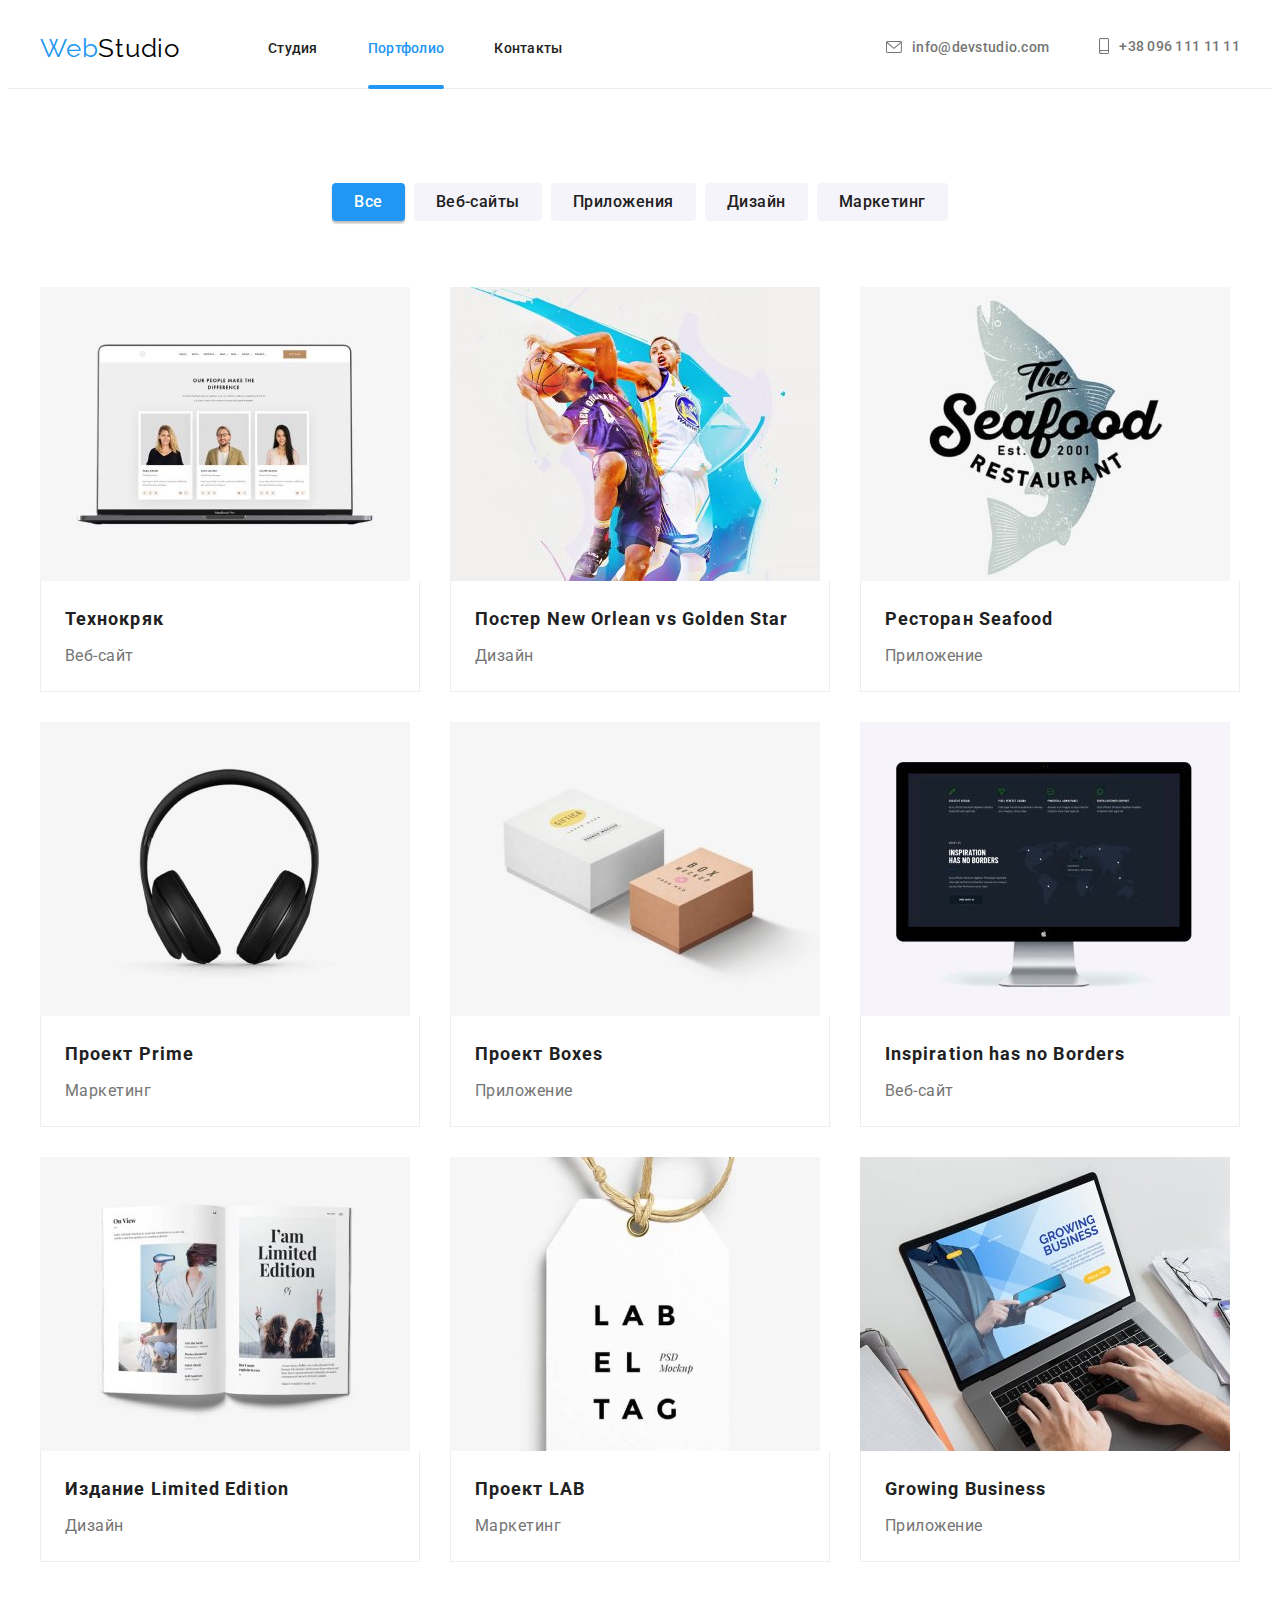
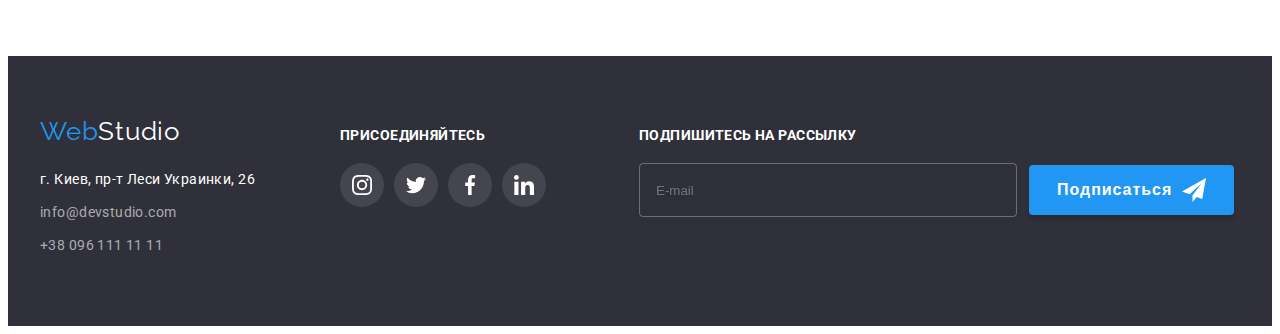
==== commit 0c2cd1ed: "img" ====
--- a/portfolio.html
+++ b/portfolio.html
@@ -31,7 +31,7 @@
     <header class="header">
       <div class="header__container container">
         <nav class="header__nav">
-          <a class="header__logo logo--mode-dark link" href="./index.html">
+          <a class="header__logo header__logo--margin logo--mode-dark link" href="./index.html">
             <span class="logo__web">Web</span>Studio</a
           >
           <button class="menu-btn" type="button" data-menu-open>
@@ -101,13 +101,37 @@
             <li class="portfolio__item portfolio__item--card-set item">
               <a class="portfolio__link link" href="">
                 <div class="portfolio__overlay">
-                  <img
-                    class="overlay__img"
-                    src="./images/portfolio/img1.jpg"
-                    alt="project images"
-                    width="100%"
-                    height="294"
-                  />
+                  <picture>
+                    <source
+                      media="(min-width: 1200px)"
+                      srcset="
+                        ./images/portfolio/img-1@1x_lg.jpg 1x,
+                        ./images/portfolio/img-1@2x_lg.jpg 2x
+                      "
+                      type="image/jpg"
+                    />
+                    <source
+                      media="(min-width: 768px)"
+                      srcset="
+                        ./images/portfolio/img-1@1x_md.jpg 1x,
+                        ./images/portfolio/img-1@2x_md.jpg 2x
+                      "
+                      type="image/jpg"
+                    />
+                    <source
+                      media="(max-width: 767px)"
+                      srcset="
+                        ./images/portfolio/img-1@1x_sm.jpg 1x,
+                        ./images/portfolio/img-1@2x_sm.jpg 2x
+                      "
+                      type="image/jpg"
+                    />
+                    <img
+                      class="overlay__img"
+                      src="./images/portfolio/img-1@1x_sm.jpg"
+                      alt="project images"
+                    />
+                  </picture>
                   <div class="overlay__block">
                     <p class="overlay__text">
                       Ресурс предлагает комплексные предложения с разным уровнем функционала и
@@ -122,16 +146,41 @@
                 </div>
               </a>
             </li>
-            <li class="portfolio__item portfolio__item--card-set item">
-              <a class="portfolio__link link" href="">
-                <div class="portfolio__overlay">
-                  <img
-                    class="overlay__img"
-                    src="./images/portfolio/img2.jpg"
-                    alt="project images"
-                    width="100%"
-                    height="294"
-                  />
+
+            <li class="portfolio__item portfolio__item--card-set item">
+              <a class="portfolio__link link" href="">
+                <div class="portfolio__overlay">
+                  <picture>
+                    <source
+                      media="(min-width: 1200px)"
+                      srcset="
+                        ./images/portfolio/img-2@1x_lg.jpg 1x,
+                        ./images/portfolio/img-2@2x_lg.jpg 2x
+                      "
+                      type="image/jpg"
+                    />
+                    <source
+                      media="(min-width: 768px)"
+                      srcset="
+                        ./images/portfolio/img-2@1x_md.jpg 1x,
+                        ./images/portfolio/img-2@2x_md.jpg 2x
+                      "
+                      type="image/jpg"
+                    />
+                    <source
+                      media="(max-width: 767px)"
+                      srcset="
+                        ./images/portfolio/img-2@1x_sm.jpg 1x,
+                        ./images/portfolio/img-2@2x_sm.jpg 2x
+                      "
+                      type="image/jpg"
+                    />
+                    <img
+                      class="overlay__img"
+                      src="./images/portfolio/img-2@1x_sm.jpg"
+                      alt="project images"
+                    />
+                  </picture>
                   <div class="overlay__block">
                     <p class="overlay__text">
                       Ресурс предлагает комплексные предложения с разным уровнем функционала и
@@ -149,13 +198,37 @@
             <li class="portfolio__item portfolio__item--card-set item">
               <a class="portfolio__link link" href="">
                 <div class="portfolio__overlay">
-                  <img
-                    class="overlay__img"
-                    src="./images/portfolio/img3.jpg"
-                    alt="project images"
-                    width="100%"
-                    height="294"
-                  />
+                  <picture>
+                    <source
+                      media="(min-width: 1200px)"
+                      srcset="
+                        ./images/portfolio/img-3@1x_lg.jpg 1x,
+                        ./images/portfolio/img-3@2x_lg.jpg 2x
+                      "
+                      type="image/jpg"
+                    />
+                    <source
+                      media="(min-width: 768px)"
+                      srcset="
+                        ./images/portfolio/img-3@1x_md.jpg 1x,
+                        ./images/portfolio/img-3@2x_md.jpg 2x
+                      "
+                      type="image/jpg"
+                    />
+                    <source
+                      media="(max-width: 767px)"
+                      srcset="
+                        ./images/portfolio/img-3@1x_sm.jpg 1x,
+                        ./images/portfolio/img-3@2x_sm.jpg 2x
+                      "
+                      type="image/jpg"
+                    />
+                    <img
+                      class="overlay__img"
+                      src="./images/portfolio/img-3@1x_sm.jpg"
+                      alt="project images"
+                    />
+                  </picture>
                   <div class="overlay__block">
                     <p class="overlay__text">
                       Ресурс предлагает комплексные предложения с разным уровнем функционала и
@@ -173,13 +246,37 @@
             <li class="portfolio__item portfolio__item--card-set item">
               <a class="portfolio__link link" href="">
                 <div class="portfolio__overlay">
-                  <img
-                    class="overlay__img"
-                    src="./images/portfolio/img4.jpg"
-                    alt="project images"
-                    width="100%"
-                    height="294"
-                  />
+                  <picture>
+                    <source
+                      media="(min-width: 1200px)"
+                      srcset="
+                        ./images/portfolio/img-4@1x_lg.jpg 1x,
+                        ./images/portfolio/img-4@2x_lg.jpg 2x
+                      "
+                      type="image/jpg"
+                    />
+                    <source
+                      media="(min-width: 768px)"
+                      srcset="
+                        ./images/portfolio/img-4@1x_md.jpg 1x,
+                        ./images/portfolio/img-4@2x_md.jpg 2x
+                      "
+                      type="image/jpg"
+                    />
+                    <source
+                      media="(max-width: 767px)"
+                      srcset="
+                        ./images/portfolio/img-4@1x_sm.jpg 1x,
+                        ./images/portfolio/img-4@2x_sm.jpg 2x
+                      "
+                      type="image/jpg"
+                    />
+                    <img
+                      class="overlay__img"
+                      src="./images/portfolio/img-4@1x_sm.jpg"
+                      alt="project images"
+                    />
+                  </picture>
                   <div class="overlay__block">
                     <p class="overlay__text">
                       Ресурс предлагает комплексные предложения с разным уровнем функционала и
@@ -197,13 +294,37 @@
             <li class="portfolio__item portfolio__item--card-set item">
               <a class="portfolio__link link" href="">
                 <div class="portfolio__overlay">
-                  <img
-                    class="overlay__img"
-                    src="./images/portfolio/img5.jpg"
-                    alt="project images"
-                    width="100%"
-                    height="294"
-                  />
+                  <picture>
+                    <source
+                      media="(min-width: 1200px)"
+                      srcset="
+                        ./images/portfolio/img-5@1x_lg.jpg 1x,
+                        ./images/portfolio/img-5@2x_lg.jpg 2x
+                      "
+                      type="image/jpg"
+                    />
+                    <source
+                      media="(min-width: 768px)"
+                      srcset="
+                        ./images/portfolio/img-5@1x_md.jpg 1x,
+                        ./images/portfolio/img-5@2x_md.jpg 2x
+                      "
+                      type="image/jpg"
+                    />
+                    <source
+                      media="(max-width: 767px)"
+                      srcset="
+                        ./images/portfolio/img-5@1x_sm.jpg 1x,
+                        ./images/portfolio/img-5@2x_sm.jpg 2x
+                      "
+                      type="image/jpg"
+                    />
+                    <img
+                      class="overlay__img"
+                      src="./images/portfolio/img-5@1x_sm.jpg"
+                      alt="project images"
+                    />
+                  </picture>
                   <div class="overlay__block">
                     <p class="overlay__text">
                       Ресурс предлагает комплексные предложения с разным уровнем функционала и
@@ -221,13 +342,37 @@
             <li class="portfolio__item portfolio__item--card-set item">
               <a class="portfolio__link link" href="">
                 <div class="portfolio__overlay">
-                  <img
-                    class="overlay__img"
-                    src="./images/portfolio/img6.jpg"
-                    alt="project images"
-                    width="100%"
-                    height="294"
-                  />
+                  <picture>
+                    <source
+                      media="(min-width: 1200px)"
+                      srcset="
+                        ./images/portfolio/img-6@1x_lg.jpg 1x,
+                        ./images/portfolio/img-6@2x_lg.jpg 2x
+                      "
+                      type="image/jpg"
+                    />
+                    <source
+                      media="(min-width: 768px)"
+                      srcset="
+                        ./images/portfolio/img-6@1x_md.jpg 1x,
+                        ./images/portfolio/img-6@2x_md.jpg 2x
+                      "
+                      type="image/jpg"
+                    />
+                    <source
+                      media="(max-width: 767px)"
+                      srcset="
+                        ./images/portfolio/img-6@1x_sm.jpg 1x,
+                        ./images/portfolio/img-6@2x_sm.jpg 2x
+                      "
+                      type="image/jpg"
+                    />
+                    <img
+                      class="overlay__img"
+                      src="./images/portfolio/img-6@1x_sm.jpg"
+                      alt="project images"
+                    />
+                  </picture>
                   <div class="overlay__block">
                     <p class="overlay__text">
                       Ресурс предлагает комплексные предложения с разным уровнем функционала и
@@ -245,13 +390,37 @@
             <li class="portfolio__item portfolio__item--card-set item">
               <a class="portfolio__link link" href="">
                 <div class="portfolio__overlay">
-                  <img
-                    class="overlay__img"
-                    src="./images/portfolio/img7.jpg"
-                    alt="project images"
-                    width="100%"
-                    height="294"
-                  />
+                  <picture>
+                    <source
+                      media="(min-width: 1200px)"
+                      srcset="
+                        ./images/portfolio/img-7@1x_lg.jpg 1x,
+                        ./images/portfolio/img-7@2x_lg.jpg 2x
+                      "
+                      type="image/jpg"
+                    />
+                    <source
+                      media="(min-width: 768px)"
+                      srcset="
+                        ./images/portfolio/img-7@1x_md.jpg 1x,
+                        ./images/portfolio/img-7@2x_md.jpg 2x
+                      "
+                      type="image/jpg"
+                    />
+                    <source
+                      media="(max-width: 767px)"
+                      srcset="
+                        ./images/portfolio/img-7@1x_sm.jpg 1x,
+                        ./images/portfolio/img-7@2x_sm.jpg 2x
+                      "
+                      type="image/jpg"
+                    />
+                    <img
+                      class="overlay__img"
+                      src="./images/portfolio/img-7@1x_sm.jpg"
+                      alt="project images"
+                    />
+                  </picture>
                   <div class="overlay__block">
                     <p class="overlay__text">
                       Ресурс предлагает комплексные предложения с разным уровнем функционала и
@@ -269,13 +438,37 @@
             <li class="portfolio__item portfolio__item--card-set item">
               <a class="portfolio__link link" href="">
                 <div class="portfolio__overlay">
-                  <img
-                    class="overlay__img"
-                    src="./images/portfolio/img8.jpg"
-                    alt="project images"
-                    width="100%"
-                    height="294"
-                  />
+                  <picture>
+                    <source
+                      media="(min-width: 1200px)"
+                      srcset="
+                        ./images/portfolio/img-8@1x_lg.jpg 1x,
+                        ./images/portfolio/img-8@2x_lg.jpg 2x
+                      "
+                      type="image/jpg"
+                    />
+                    <source
+                      media="(min-width: 768px)"
+                      srcset="
+                        ./images/portfolio/img-8@1x_md.jpg 1x,
+                        ./images/portfolio/img-8@2x_md.jpg 2x
+                      "
+                      type="image/jpg"
+                    />
+                    <source
+                      media="(max-width: 767px)"
+                      srcset="
+                        ./images/portfolio/img-8@1x_sm.jpg 1x,
+                        ./images/portfolio/img-8@2x_sm.jpg 2x
+                      "
+                      type="image/jpg"
+                    />
+                    <img
+                      class="overlay__img"
+                      src="./images/portfolio/img-8@1x_sm.jpg"
+                      alt="project images"
+                    />
+                  </picture>
                   <div class="overlay__block">
                     <p class="overlay__text">
                       Ресурс предлагает комплексные предложения с разным уровнем функционала и
@@ -293,13 +486,37 @@
             <li class="portfolio__item portfolio__item--card-set item">
               <a class="portfolio__link link" href="">
                 <div class="portfolio__overlay">
-                  <img
-                    class="overlay__img"
-                    src="./images/portfolio/img9.jpg"
-                    alt="project images"
-                    width="100%"
-                    height="294"
-                  />
+                  <picture>
+                    <source
+                      media="(min-width: 1200px)"
+                      srcset="
+                        ./images/portfolio/img-9@1x_lg.jpg 1x,
+                        ./images/portfolio/img-9@2x_lg.jpg 2x
+                      "
+                      type="image/jpg"
+                    />
+                    <source
+                      media="(min-width: 768px)"
+                      srcset="
+                        ./images/portfolio/img-9@1x_md.jpg 1x,
+                        ./images/portfolio/img-9@2x_md.jpg 2x
+                      "
+                      type="image/jpg"
+                    />
+                    <source
+                      media="(max-width: 767px)"
+                      srcset="
+                        ./images/portfolio/img-9@1x_sm.jpg 1x,
+                        ./images/portfolio/img-9@2x_sm.jpg 2x
+                      "
+                      type="image/jpg"
+                    />
+                    <img
+                      class="overlay__img"
+                      src="./images/portfolio/img-9@1x_sm.jpg"
+                      alt="project images"
+                    />
+                  </picture>
                   <div class="overlay__block">
                     <p class="overlay__text">
                       Ресурс предлагает комплексные предложения с разным уровнем функционала и
--- a/css/main.min.css
+++ b/css/main.min.css
@@ -1 +1 @@
-:root{--main-font: "roboto", sans-serif;--secondary-font: "Raleway", sans-serif;--main-txt-cl: #212121;--accent-txt-cl: #2196f3;--light-txt-bg-cl: #ffffff;--secondary-txt-color: #757575;--dark-bg-cl: #2f303a;--white-bg-collors: #f5f4fa;--btn-focus-bg-cl: #188ce8;--cubic: cubic-bezier(0.4, 0, 0.2, 1);--indent: 30px;--items: 1}@media screen and (min-width: 768px){:root{--items: 2;--indent: 30px}}@media screen and (min-width: 1200px){:root{--items: 3;--indent: 30px}}.visually-hidden{position:absolute;width:1px;height:1px;margin:-1px;border:0;padding:0;white-space:nowrap;-webkit-clip-path:inset(100%);clip-path:inset(100%);clip:rect(0 0 0 0);overflow:hidden}.portfolio,.clients,.team,.features{padding-top:60px;padding-bottom:60px}@media screen and (min-width: 1200px){.portfolio,.clients,.team,.features{padding-top:94px;padding-bottom:94px}}body{font-family:var(--main-font);color:var(--main-txt-cl)}h1,h2,h3,h4,h5,h6,p{margin:0}.link{text-decoration:none;color:currentColor}.list{list-style:none;padding:0;margin:0}img{display:block;border-radius:0px}.logo__web{font-family:var(--secondary-font);font-size:24px;line-height:1.1923076923;letter-spacing:.03em;color:var(--accent-txt-cl)}@media screen and (min-width: 1200px){.logo__web{font-size:26px}}.header__logo{margin-right:93px}.logo--mode-dark{font-family:var(--secondary-font);font-size:26px;line-height:1.1923076923;letter-spacing:.03em;color:#000}.footer__logo{margin-bottom:20px}.logo--mode-white{display:block;font-family:var(--secondary-font);font-size:24px;line-height:1.1923076923;letter-spacing:.03em;color:var(--light-txt-bg-cl)}@media screen and (min-width: 1200px){.logo--mode-white{font-size:26px}}.portfolio__list{display:-webkit-box;display:-ms-flexbox;display:flex;-ms-flex-wrap:wrap;flex-wrap:wrap;gap:var(--indent)}.portfolio__item--card-set{-ms-flex-preferred-size:calc((100% - var(--indent)*(var(--items) - 1))/var(--items));flex-basis:calc((100% - var(--indent)*(var(--items) - 1))/var(--items))}.container{margin-left:auto;margin-right:auto;padding-left:15px;padding-right:15px}@media screen and (min-width: 480px){.container{width:480px}}@media screen and (min-width: 768px){.container{width:768px}}@media screen and (min-width: 1200px){.container{width:1200px}}.saction-tittle{text-align:center;margin-bottom:30px;font-size:28px;line-height:1.1785714286;letter-spacing:.03em}@media screen and (min-width: 1200px){.saction-tittle{font-size:36px;margin-bottom:50px}}.btn{cursor:pointer;max-width:240px;min-height:50px;min-width:200px;padding:10px,32px;border:1px solid #000;-webkit-box-shadow:0px 4px 4px rgba(0,0,0,.15);box-shadow:0px 4px 4px rgba(0,0,0,.15);border-radius:4px;border:none;-webkit-transition:background-color 250ms var(--cubic);transition:background-color 250ms var(--cubic);font-family:inherit;font-weight:700;font-size:16px;line-height:1.875;letter-spacing:.06em;background-color:var(--accent-txt-cl);color:var(--light-txt-bg-cl)}.btn:hover,.btn:focus{background-color:var(--btn-focus-bg-cl);-webkit-box-shadow:0px 4px 4px rgba(0,0,0,.15);box-shadow:0px 4px 4px rgba(0,0,0,.15);border-radius:4px}.menu-btn{position:absolute;top:10px;right:30px;background-color:rgba(0,0,0,0);border:none;fill:#000;-webkit-transition:fill 250ms var(--cubic);transition:fill 250ms var(--cubic)}@media screen and (min-width: 768px){.menu-btn{display:none}}.menu-btn:hover,.menu-btn:focus{fill:var(--accent-txt-cl)}.backdrop{position:fixed;top:0;left:0;z-index:1000;display:-webkit-box;display:-ms-flexbox;display:flex;-webkit-box-align:center;-ms-flex-align:center;align-items:center;-webkit-box-pack:center;-ms-flex-pack:center;justify-content:center;width:100%;height:100%;-webkit-transition:opacity 250ms var(--cubic),visibility 250ms var(--cubic);transition:opacity 250ms var(--cubic),visibility 250ms var(--cubic);background-color:rgba(0,0,0,.2)}.backdrop.is-hidden{opacity:0;visibility:hidden;pointer-events:none}.modal{display:block;position:absolute;top:50%;left:50%;-webkit-transform:translate(-50%, -50%) scale(1);transform:translate(-50%, -50%) scale(1);width:528px;height:581px;padding:40px 40px;background:#fff;-webkit-box-shadow:0px 1px 3px rgba(0,0,0,.12),0px 1px 1px rgba(0,0,0,.14),0px 2px 1px rgba(0,0,0,.2);box-shadow:0px 1px 3px rgba(0,0,0,.12),0px 1px 1px rgba(0,0,0,.14),0px 2px 1px rgba(0,0,0,.2);border-radius:4px}@media screen and (max-width: 1199px){.modal{max-width:450px;width:100%;max-height:610px;height:100%}}.modal__btn{position:absolute;top:10px;right:10px;display:-webkit-box;display:-ms-flexbox;display:flex;-webkit-box-align:center;-ms-flex-align:center;align-items:center;-webkit-box-pack:center;-ms-flex-pack:center;justify-content:center;width:30px;height:30px;-webkit-transition:fill 250ms var(--cubic);transition:fill 250ms var(--cubic);border-radius:50%;border:1px solid rgba(0,0,0,.1);background-color:rgba(0,0,0,0);cursor:pointer}.modal__btn:hover,.modal__btn:focus{fill:var(--accent-txt-cl)}.modal__form{text-align:center}.form__tittle{display:block;margin-bottom:12px;font-weight:700;font-size:20px;line-height:1.15;text-align:center;letter-spacing:.03em;color:#212121}.form__group{margin-bottom:20px}.form__lable{position:relative;display:block;margin-bottom:10px}.form__lable:last-child{margin-bottom:0}.form__input{cursor:pointer;width:100%;padding:10px;padding-left:42px;-webkit-transition:border 250ms var(--cubic);transition:border 250ms var(--cubic);outline:none;border:1px solid rgba(33,33,33,.2);border-radius:4px}.form__input:hover,.form__input:focus{border:1px solid var(--accent-txt-cl)}.form__input:hover+.form__icon,.form__input:focus+.form__icon{fill:var(--accent-txt-cl)}.form__name{display:block;text-align:start;margin-bottom:4px;padding-left:1px;font-weight:400;font-size:12px;line-height:1.1666666667;letter-spacing:.01em;color:var(--secondary-txt-color)}.form__icon{position:absolute;left:12px;bottom:12px;-webkit-transition:fill 250ms var(--cubic);transition:fill 250ms var(--cubic)}.form__textarea{resize:none;cursor:pointer;height:120px;width:100%;padding:12px 16px;-webkit-transition:border 250ms var(--cubic);transition:border 250ms var(--cubic);outline:none;border:1px solid rgba(33,33,33,.2);border-radius:4px}.form__textarea:hover,.form__textarea:focus{border:1px solid var(--accent-txt-cl)}.form__textarea::-webkit-input-placeholder{font-weight:400;font-size:14px;line-height:16px;letter-spacing:.01em;color:rgba(117,117,117,.5)}.form__textarea::-moz-placeholder{font-weight:400;font-size:14px;line-height:16px;letter-spacing:.01em;color:rgba(117,117,117,.5)}.form__textarea:-ms-input-placeholder{font-weight:400;font-size:14px;line-height:16px;letter-spacing:.01em;color:rgba(117,117,117,.5)}.form__textarea::-ms-input-placeholder{font-weight:400;font-size:14px;line-height:16px;letter-spacing:.01em;color:rgba(117,117,117,.5)}.form__textarea::placeholder{font-weight:400;font-size:14px;line-height:16px;letter-spacing:.01em;color:rgba(117,117,117,.5)}.form__agreement{display:-webkit-box;display:-ms-flexbox;display:flex;-webkit-box-align:center;-ms-flex-align:center;align-items:center;gap:8px}.form__agree-icon{cursor:pointer}.form__input-agree:checked+.form__agree-icon .form__icon-unchek{opacity:0;-webkit-transition:opacity 250ms var(--cubic);transition:opacity 250ms var(--cubic)}.form__agree-icon .form__icon-chek{opacity:0;-webkit-transition:opacity 250ms var(--cubic);transition:opacity 250ms var(--cubic)}.form__input-agree:checked+.form__agree-icon .form__icon-chek{opacity:1}.form__checkbox-txt{font-weight:400;font-size:14px;line-height:1.7142857143;letter-spacing:.03em;-webkit-user-select:none;-moz-user-select:none;-ms-user-select:none;user-select:none;color:var(--secondary-txt-color)}@media screen and (max-width: 1199px){.form__checkbox-txt{font-size:12px}}.form__link{text-underline-position:under;font-weight:400;font-size:14px;line-height:1.7142857143;letter-spacing:.03em;color:var(--accent-txt-cl)}@media screen and (max-width: 1199px){.form__link{font-size:12px}}.form__btn{cursor:pointer;padding:10px 55px;margin-top:30px;-webkit-transition:background-color 250ms var(--cubic);transition:background-color 250ms var(--cubic);background-color:var(--accent-txt-cl);border:none;border-radius:4px;-webkit-box-shadow:0px 4px 4px rgba(0,0,0,.15);box-shadow:0px 4px 4px rgba(0,0,0,.15)}.form__btn:focus,.form__btn:hover{background-color:var(--btn-focus-bg-cl)}.form__btn-txt{font-weight:700;font-size:16px;line-height:1.875;letter-spacing:.06em;color:var(--light-txt-bg-cl)}.toggle__list{-webkit-box-pack:center;-ms-flex-pack:center;justify-content:center;display:-webkit-box;display:-ms-flexbox;display:flex;-ms-flex-wrap:wrap;flex-wrap:wrap;padding-bottom:16px;margin-bottom:34px;margin-bottom:50px;gap:9px}@media screen and (max-width: 767px){.toggle__list{-webkit-box-pack:start;-ms-flex-pack:start;justify-content:start}}.toggle__btn{padding-top:6px;padding-left:22px;padding-bottom:6px;padding-right:22px;border-radius:4px;border:none;-webkit-transition:color 250ms var(--cubic),background-color 250ms var(--cubic),-webkit-box-shadow 250ms var(--cubic);transition:color 250ms var(--cubic),background-color 250ms var(--cubic),-webkit-box-shadow 250ms var(--cubic);transition:color 250ms var(--cubic),background-color 250ms var(--cubic),box-shadow 250ms var(--cubic);transition:color 250ms var(--cubic),background-color 250ms var(--cubic),box-shadow 250ms var(--cubic),-webkit-box-shadow 250ms var(--cubic);cursor:pointer;font-family:inherit;font-weight:500;font-size:16px;line-height:1.625;letter-spacing:.03em;color:var(--main-txt-cl);background-color:var(--white-bg-collors)}.toggle__btn:hover,.toggle__btn:focus{color:var(--light-txt-bg-cl);background-color:var(--accent-txt-cl);-webkit-box-shadow:0px 3px 1px rgba(0,0,0,.1),0px 1px 2px rgba(0,0,0,.08),0px 2px 2px rgba(0,0,0,.12);box-shadow:0px 3px 1px rgba(0,0,0,.1),0px 1px 2px rgba(0,0,0,.08),0px 2px 2px rgba(0,0,0,.12);border-radius:4px}.toggle__btn--current{color:var(--light-txt-bg-cl);background-color:var(--accent-txt-cl);-webkit-box-shadow:0px 3px 1px rgba(0,0,0,.1),0px 1px 2px rgba(0,0,0,.08),0px 2px 2px rgba(0,0,0,.12);box-shadow:0px 3px 1px rgba(0,0,0,.1),0px 1px 2px rgba(0,0,0,.08),0px 2px 2px rgba(0,0,0,.12)}.footer__address{font-style:normal}.address__list:last-child{margin:0}.address__item{margin-bottom:9px}.address__link{-webkit-transition:color 250ms var(--cubic);transition:color 250ms var(--cubic);font-size:14px;line-height:1.7142857143;letter-spacing:.03em;color:rgba(255,255,255,.6)}.address__link:focus,.address__link:hover{color:var(--accent-txt-cl)}.address__link-geo{-webkit-transition:color 250ms var(--cubic);transition:color 250ms var(--cubic);font-size:14px;line-height:1.7142857143;letter-spacing:.03em;color:#fff}.address__link-geo:focus,.address__link-geo:hover{color:var(--accent-txt-cl)}@media screen and (min-width: 1200px){.footer__socials{margin-left:85px;margin-right:93px}}.socials__slogan{display:block;margin-bottom:20px;font-weight:700;font-size:14px;line-height:1.1428571429;letter-spacing:.03em;text-transform:uppercase;color:var(--light-txt-bg-cl)}.socials__list{display:-webkit-box;display:-ms-flexbox;display:flex;-webkit-box-align:center;-ms-flex-align:center;align-items:center;-webkit-box-pack:center;-ms-flex-pack:center;justify-content:center;gap:10px}.socials__link{display:-webkit-box;display:-ms-flexbox;display:flex;-webkit-box-align:center;-ms-flex-align:center;align-items:center;-webkit-box-pack:center;-ms-flex-pack:center;justify-content:center;width:44px;height:44px;-webkit-transition:background-color 250ms var(--cubic);transition:background-color 250ms var(--cubic);background:rgba(255,255,255,.1);border-radius:50%}.socials__link:hover,.socials__link:focus{background-color:var(--accent-txt-cl)}.socials__icon{fill:var(--light-txt-bg-cl)}.mailing__form{-webkit-box-align:center;-ms-flex-align:center;align-items:center}@media screen and (min-width: 768px){.mailing__form{-webkit-box-pack:center;-ms-flex-pack:center;justify-content:center;-webkit-box-align:center;-ms-flex-align:center;align-items:center;-ms-flex-wrap:wrap;flex-wrap:wrap;display:-webkit-inline-box;display:-ms-inline-flexbox;display:inline-flex;margin:auto}}@media screen and (min-width: 1200px){.mailing__form{display:-webkit-box;display:-ms-flexbox;display:flex}}.mailing__slogan{display:block;margin-bottom:20px;font-weight:700;font-size:14px;line-height:1.1428571429;letter-spacing:.03em;text-transform:uppercase;color:var(--light-txt-bg-cl)}.mailing__input{cursor:pointer;width:100%;height:50px;padding-left:16px;margin-right:12px;margin-bottom:20px;-webkit-transition:border-color 250ms var(--cubic);transition:border-color 250ms var(--cubic);background:rgba(0,0,0,0);outline:none;border:1px solid rgba(255,255,255,.3);-webkit-filter:drop-shadow(0px 4px 4px rgba(0, 0, 0, 0.15));filter:drop-shadow(0px 4px 4px rgba(0, 0, 0, 0.15));border-radius:4px}@media screen and (min-width: 768px){.mailing__input{width:450px}}@media screen and (min-width: 1200px){.mailing__input{margin-bottom:0;width:358px}}.mailing__input:hover,.mailing__input:focus{border-color:var(--accent-txt-cl)}.mailing__btn{display:-webkit-box;display:-ms-flexbox;display:flex;-webkit-box-align:center;-ms-flex-align:center;align-items:center;text-align:center;cursor:pointer;margin:auto;-webkit-transition:background-color 250ms var(--cubic);transition:background-color 250ms var(--cubic);padding:10px 28px;background-color:var(--accent-txt-cl);-webkit-box-shadow:0px 4px 4px rgba(0,0,0,.15);box-shadow:0px 4px 4px rgba(0,0,0,.15);border-radius:4px;border:none}.mailing__btn:hover,.mailing__btn:focus{background-color:var(--btn-focus-bg-cl)}.mailing__btn-txt{margin-right:10px;font-weight:700;font-size:16px;line-height:1.875;letter-spacing:.06em;color:#fff}.mailing__btn-icon{fill:#fff}.menu__overlay{position:fixed;top:0;left:0;width:100%;height:100%;opacity:0;visibility:hidden;pointer-events:none;-webkit-transition:opacity 250ms var(--cubic);transition:opacity 250ms var(--cubic);background-color:rgba(0,0,0,.2)}.menu__overlay.is-open{opacity:1;visibility:visible;pointer-events:initial}.menu__container{position:relative;-webkit-box-orient:vertical;-webkit-box-direction:normal;-ms-flex-direction:column;flex-direction:column;display:-webkit-box;display:-ms-flexbox;display:flex;height:100%;width:100%;padding:48px 40px;margin-left:auto;background-color:#fff}.menu__btn{position:absolute;border:none;background-color:rgba(0,0,0,0);top:10px;right:15px}.menu__btn:hover{fill:var(--secondary-txt-color)}.mobile__nav{margin-bottom:auto}.mobile__link{font-weight:500;font-size:40px;line-height:1.175;letter-spacing:.02em;-webkit-transition:color 250ms var(--cubic);transition:color 250ms var(--cubic)}.mobile__link--current{color:var(--accent-txt-cl)}.mobile__link:hover,.mobile__link:focus{color:var(--accent-txt-cl)}.mobile__contacts{margin-bottom:64px}.mobile__contacts :last-child{margin-top:32px;font-weight:500;font-size:24px;line-height:28px;letter-spacing:.02em;color:var(--secondary-txt-color)}.mobile__contacts-link{display:block;font-weight:500;font-size:34px;line-height:1.1764705882;letter-spacing:.02em;color:#2196f3}.mobile__socilas{display:-webkit-box;display:-ms-flexbox;display:flex;-ms-flex-wrap:wrap;flex-wrap:wrap;gap:10px}.mobile__soc-item{padding-right:10px;border-right:1px solid rgba(33,33,33,.2)}.mobile__soc-item:last-child{padding-right:0;border-right:0}.mobile__soc-link{font-weight:500;font-size:18px;line-height:1.2222222222;letter-spacing:.02em;color:#2196f3}.header{position:relative;border-bottom:1px solid #ececec}.header__container{display:-webkit-box;display:-ms-flexbox;display:flex;-webkit-box-align:center;-ms-flex-align:center;align-items:center}@media screen and (min-width: 320px)and (max-width: 767px){.header__container{padding-top:16px;padding-bottom:16px}}.header__list{gap:50px;display:-webkit-box;display:-ms-flexbox;display:flex}@media screen and (max-width: 767px){.header__list{display:none}}.header__contact{display:-webkit-inline-box;display:-ms-inline-flexbox;display:inline-flex;-webkit-box-align:center;-ms-flex-align:center;align-items:center;padding-top:32px;padding-bottom:32px;-webkit-transition:color 250ms var(--cubic);transition:color 250ms var(--cubic);font-weight:500;font-size:14px;line-height:1.1428571429;letter-spacing:.02em;color:var(--secondary-txt-color)}.header__contact:focus,.header__contact:hover{color:var(--accent-txt-cl)}.header__svg{fill:currentColor;margin-right:10px}.header__nav{display:-webkit-box;display:-ms-flexbox;display:flex;margin:0,auto;-webkit-box-align:center;-ms-flex-align:center;align-items:center;margin-right:auto}.header__nav-list{display:-webkit-box;display:-ms-flexbox;display:flex;gap:50px}@media screen and (max-width: 767px){.header__nav-list{display:none}}.header__nav-link{display:block;position:relative;padding-top:32px;padding-bottom:32px;-webkit-transition:color 250ms var(--cubic);transition:color 250ms var(--cubic);font-weight:500;font-size:14px;line-height:1.1428571429;letter-spacing:.02em;transition:color 250ms var(--cubic)}.header__nav-link--current{color:var(--accent-txt-cl)}.header__nav-link--current::after{position:absolute;bottom:-1px;left:0;content:"";display:block;width:100%;height:4px;border-radius:2px;background-color:var(--accent-txt-cl)}.header__nav-link:focus,.header__nav-link:hover{color:var(--accent-txt-cl)}.hero{padding-top:200px;padding-bottom:200px;background-color:var(--dark-bg-cl);background-image:-webkit-gradient(linear, left top, right top, from(rgba(47, 48, 58, 0.4)), to(rgba(47, 48, 58, 0.4))),url(../images/baccground/bacground.jpg);background-image:linear-gradient(to right, rgba(47, 48, 58, 0.4), rgba(47, 48, 58, 0.4)),url(../images/baccground/bacground.jpg);background-repeat:no-repeat;background-position:center;background-size:cover;max-width:1600px;margin-right:auto;margin-left:auto}.hero__container{text-align:center}.hero__tittle{margin-bottom:30px;text-align:center;max-width:360px;margin-left:auto;margin-right:auto;font-weight:900;font-size:26px;line-height:1.6153846154;letter-spacing:.06em;text-transform:uppercase;color:var(--light-txt-bg-cl);text-shadow:0px 4px 4px rgba(0,0,0,.25)}@media screen and (min-width: 1200px){.hero__tittle{max-width:696px;font-size:44px;line-height:1.3636363636}}.features__svg-block{display:-webkit-box;display:-ms-flexbox;display:flex;-webkit-box-align:center;-ms-flex-align:center;align-items:center;-webkit-box-pack:center;-ms-flex-pack:center;justify-content:center;margin-bottom:30px;max-width:450px;height:120px;background-color:var(--white-bg-collors);border-radius:4px}@media screen and (min-width: 768px){.features__svg-block{max-width:354px}}@media screen and (min-width: 1200px){.features__svg-block{width:270px}}.features__list{-webkit-box-align:center;-ms-flex-align:center;align-items:center;-webkit-box-orient:vertical;-webkit-box-direction:normal;-ms-flex-direction:column;flex-direction:column;display:-webkit-box;display:-ms-flexbox;display:flex;gap:30px}@media screen and (min-width: 768px){.features__list{-webkit-box-orient:horizontal;-webkit-box-direction:normal;-ms-flex-direction:row;flex-direction:row;-ms-flex-wrap:wrap;flex-wrap:wrap;-webkit-box-align:start;-ms-flex-align:start;align-items:flex-start}}@media screen and (min-width: 1200px){.features__list{-webkit-box-orient:horizontal;-webkit-box-direction:normal;-ms-flex-direction:row;flex-direction:row}}.features__item{max-width:450px}@media screen and (min-width: 768px){.features__item{max-width:354px}}@media screen and (min-width: 1200px){.features__item{width:270px}}.features__txt{text-align:center;margin-bottom:9px;font-size:14px;line-height:1.1428571429;letter-spacing:.03em;text-transform:uppercase}@media screen and (min-width: 768px){.features__txt{text-align:start}}.features__info{font-size:14px;line-height:1.7142857143;letter-spacing:.03em;color:var(--secondary-txt-color)}.caption{padding-top:0;padding-bottom:94px}@media screen and (max-width: 1200px){.caption{display:none}}.caption__list{gap:30px;display:-webkit-box;display:-ms-flexbox;display:flex}.caption__item{position:relative}.caption__desc-block{display:block;position:absolute;bottom:0;left:0;width:100%;padding:27px 82px;background:rgba(47,48,58,.8)}.caption__desc{display:block;font-weight:700;font-size:14px;line-height:1.1428571429;letter-spacing:.03em;text-transform:uppercase;color:#fff}.team{background-color:var(--white-bg-collors)}.team__list{-ms-flex-wrap:wrap;flex-wrap:wrap;display:-webkit-box;display:-ms-flexbox;display:flex;gap:30px}.team__item{-ms-flex-preferred-size:calc((100% - 30px)/1);flex-basis:calc((100% - 30px)/1);-webkit-box-shadow:0px 1px 3px rgba(0,0,0,.12),0px 1px 1px rgba(0,0,0,.14),0px 2px 1px rgba(0,0,0,.2);box-shadow:0px 1px 3px rgba(0,0,0,.12),0px 1px 1px rgba(0,0,0,.14),0px 2px 1px rgba(0,0,0,.2);border-radius:0px 0px 4px 4px;background:var(--light-txt-bg-cl)}@media screen and (min-width: 768px){.team__item{-ms-flex-preferred-size:calc((100% - 30px)/2);flex-basis:calc((100% - 30px)/2)}}@media screen and (min-width: 1200px){.team__item{-ms-flex-preferred-size:calc((100% - 90px)/4);flex-basis:calc((100% - 90px)/4)}}.team__card{width:100%;height:460px}@media screen and (min-width: 768px){.team__card{height:374px}}@media screen and (min-width: 1200px){.team__card{height:260px}}.team__wrapper{border-top:none;text-align:center;padding-left:5px;padding-right:5px;padding-top:30px;padding-bottom:24px}@media screen and (min-width: 1200px){.team__wrapper{padding-bottom:30px}}.team__name{margin-bottom:10px;font-weight:500;font-size:16px;line-height:1.1875;letter-spacing:.03em}.team__profession{margin-bottom:16px;line-height:1.1875;letter-spacing:.03em;color:var(--secondary-txt-color)}.team__soc-list{display:-webkit-box;display:-ms-flexbox;display:flex;-webkit-box-align:center;-ms-flex-align:center;align-items:center;-webkit-box-pack:center;-ms-flex-pack:center;justify-content:center;gap:10px}.team__soc-link{display:-webkit-box;display:-ms-flexbox;display:flex;-webkit-box-align:center;-ms-flex-align:center;align-items:center;-webkit-box-pack:center;-ms-flex-pack:center;justify-content:center;width:44px;height:44px;-webkit-transition:fiil 250ms var(--cubic),background-color 250ms var(--cubic);transition:fiil 250ms var(--cubic),background-color 250ms var(--cubic);border-radius:50%}.team__soc-link:hover,.team__soc-link:focus{background-color:var(--accent-txt-cl)}.team__soc-link:hover .team__soc-icon,.team__soc-link:focus .team__soc-icon{fill:var(--light-txt-bg-cl)}.team__soc-icon{fill:#afb1b8}.clients__list{-ms-flex-wrap:wrap;flex-wrap:wrap;display:-webkit-box;display:-ms-flexbox;display:flex;-webkit-box-pack:center;-ms-flex-pack:center;justify-content:center;gap:30px}.clients__item{-ms-flex-preferred-size:calc((100% - 30px)/2);flex-basis:calc((100% - 30px)/2)}@media screen and (min-width: 768px){.clients__item{-ms-flex-preferred-size:calc((100% - 60px)/3);flex-basis:calc((100% - 60px)/3)}}@media screen and (min-width: 1200px){.clients__item{-ms-flex-preferred-size:calc((100% - 150px)/6);flex-basis:calc((100% - 150px)/6)}}.clients__link{display:-webkit-box;display:-ms-flexbox;display:flex;-webkit-box-align:center;-ms-flex-align:center;align-items:center;-webkit-box-pack:center;-ms-flex-pack:center;justify-content:center;height:92px;-webkit-transition:border-color 250ms var(--cubic);transition:border-color 250ms var(--cubic);border:1px solid #afb1b8;border-radius:4px}.clients__link:hover,.clients__link:focus{fill:var(--accent-txt-cl);border-color:var(--accent-txt-cl)}.clients__link:hover .clients__icon,.clients__link:focus .clients__icon{fill:var(--accent-txt-cl);border-color:var(--accent-txt-cl)}.clients__icon{fill:#afb1b8;-webkit-transition:fill 250ms var(--cubic);transition:fill 250ms var(--cubic)}.footer{padding-top:60px;padding-bottom:60px;background-color:var(--dark-bg-cl)}.footer__container{display:-webkit-box;display:-ms-flexbox;display:flex;-webkit-box-orient:vertical;-webkit-box-direction:normal;-ms-flex-direction:column;flex-direction:column;position:relative;text-align:center;gap:60px}@media screen and (min-width: 768px)and (max-width: 1199px){.footer__container{-webkit-box-orient:horizontal;-webkit-box-direction:normal;-ms-flex-direction:row;flex-direction:row;-ms-flex-wrap:wrap;flex-wrap:wrap;padding-left:75px;padding-right:75px;-webkit-box-pack:justify;-ms-flex-pack:justify;justify-content:space-between}}@media screen and (min-width: 1200px){.footer__container{-webkit-box-orient:horizontal;-webkit-box-direction:normal;-ms-flex-direction:row;flex-direction:row;gap:0;text-align:start;display:-webkit-box;display:-ms-flexbox;display:flex;-webkit-box-align:baseline;-ms-flex-align:baseline;align-items:baseline}}.portfolio__link{-webkit-transition:-webkit-box-shadow 250ms var(--cubic);transition:-webkit-box-shadow 250ms var(--cubic);transition:box-shadow 250ms var(--cubic);transition:box-shadow 250ms var(--cubic), -webkit-box-shadow 250ms var(--cubic);display:block;width:100%;height:100%;display:-webkit-box;display:-ms-flexbox;display:flex;-webkit-box-orient:vertical;-webkit-box-direction:normal;-ms-flex-direction:column;flex-direction:column}.portfolio__link:hover,.portfolio__link:focus{-webkit-box-shadow:0px 1px 1px rgba(0,0,0,.12),0px 4px 4px rgba(0,0,0,.06),1px 4px 6px rgba(0,0,0,.16);box-shadow:0px 1px 1px rgba(0,0,0,.12),0px 4px 4px rgba(0,0,0,.06),1px 4px 6px rgba(0,0,0,.16)}.portfolio__link:hover .overlay__block,.portfolio__link:focus .overlay__block{-webkit-transform:translate(0);transform:translate(0)}.portfolio__overlay{position:relative;overflow:hidden}.overlay__block{z-index:100;position:absolute;top:0;left:0;-webkit-transform:translateY(100%);transform:translateY(100%);-webkit-transition:-webkit-transform 250ms var(--cubic);transition:-webkit-transform 250ms var(--cubic);transition:transform 250ms var(--cubic);transition:transform 250ms var(--cubic), -webkit-transform 250ms var(--cubic);width:100%;height:100%;padding:63px 24px;background-color:rgba(33,150,243,.9)}.overlay__text{display:block;font-size:18px;line-height:1.5555555556;letter-spacing:.03em;color:#fff}.overlay__wraper{padding-top:20px;padding-bottom:20px;padding-left:24px;padding-right:24px;border:1px solid #eee;border-top:none;-webkit-box-flex:1;-ms-flex-positive:1;flex-grow:1}.overlay__project{font-size:18px;line-height:2;letter-spacing:.06em;margin-bottom:4px}.overlay__descr{font-size:16px;line-height:1.875;letter-spacing:.03em;color:var(--secondary-txt-color)}/*# sourceMappingURL=main.min.css.map */+:root{--main-font: "roboto", sans-serif;--secondary-font: "Raleway", sans-serif;--main-txt-cl: #212121;--accent-txt-cl: #2196f3;--light-txt-bg-cl: #ffffff;--secondary-txt-color: #757575;--dark-bg-cl: #2f303a;--white-bg-collors: #f5f4fa;--btn-focus-bg-cl: #188ce8;--cubic: cubic-bezier(0.4, 0, 0.2, 1);--indent: 30px;--items: 1}@media screen and (min-width: 768px){:root{--items: 2;--indent: 30px}}@media screen and (min-width: 1200px){:root{--items: 3;--indent: 30px}}.visually-hidden{position:absolute;width:1px;height:1px;margin:-1px;border:0;padding:0;white-space:nowrap;-webkit-clip-path:inset(100%);clip-path:inset(100%);clip:rect(0 0 0 0);overflow:hidden}.portfolio,.clients,.team,.features{padding-top:60px;padding-bottom:60px}@media screen and (min-width: 1200px){.portfolio,.clients,.team,.features{padding-top:94px;padding-bottom:94px}}body{font-family:var(--main-font);color:var(--main-txt-cl)}h1,h2,h3,h4,h5,h6,p{margin:0}.link{text-decoration:none;color:currentColor}.list{list-style:none;padding:0;margin:0}img{display:block;border-radius:0px;max-width:100%;height:auto;-o-object-fit:cover;object-fit:cover;-o-object-position:center;object-position:center}.logo__web{font-family:var(--secondary-font);font-size:24px;line-height:1.1923076923;letter-spacing:.03em;color:var(--accent-txt-cl)}@media screen and (min-width: 1200px){.logo__web{font-size:26px}}.header__logo--margin{margin-right:93px}@media screen and (min-width: 768px){.header__logo--margin{margin-right:88px}}.logo--mode-dark{font-family:var(--secondary-font);font-size:26px;line-height:1.1923076923;letter-spacing:.03em;color:#000}.footer__logo{margin-bottom:20px}.logo--mode-white{display:block;font-family:var(--secondary-font);font-size:24px;line-height:1.1923076923;letter-spacing:.03em;color:var(--light-txt-bg-cl)}@media screen and (min-width: 1200px){.logo--mode-white{font-size:26px}}.portfolio__list{display:-webkit-box;display:-ms-flexbox;display:flex;-ms-flex-wrap:wrap;flex-wrap:wrap;gap:var(--indent)}.portfolio__item--card-set{-ms-flex-preferred-size:calc((100% - var(--indent)*(var(--items) - 1))/var(--items));flex-basis:calc((100% - var(--indent)*(var(--items) - 1))/var(--items))}.container{margin-left:auto;margin-right:auto;padding-left:15px;padding-right:15px}@media screen and (min-width: 480px){.container{width:480px}}@media screen and (min-width: 768px){.container{width:768px}}@media screen and (min-width: 1200px){.container{width:1200px}}.saction-tittle{text-align:center;margin-bottom:30px;font-size:28px;line-height:1.1785714286;letter-spacing:.03em}@media screen and (min-width: 1200px){.saction-tittle{font-size:36px;margin-bottom:50px}}.btn{cursor:pointer;max-width:240px;min-height:50px;min-width:200px;padding:10px,32px;border:1px solid #000;-webkit-box-shadow:0px 4px 4px rgba(0,0,0,.15);box-shadow:0px 4px 4px rgba(0,0,0,.15);border-radius:4px;border:none;-webkit-transition:background-color 250ms var(--cubic);transition:background-color 250ms var(--cubic);font-family:inherit;font-weight:700;font-size:16px;line-height:1.875;letter-spacing:.06em;background-color:var(--accent-txt-cl);color:var(--light-txt-bg-cl)}.btn:hover,.btn:focus{background-color:var(--btn-focus-bg-cl);-webkit-box-shadow:0px 4px 4px rgba(0,0,0,.15);box-shadow:0px 4px 4px rgba(0,0,0,.15);border-radius:4px}.menu-btn{position:absolute;top:10px;right:30px;background-color:rgba(0,0,0,0);border:none;fill:#000;-webkit-transition:fill 250ms var(--cubic);transition:fill 250ms var(--cubic)}@media screen and (min-width: 768px){.menu-btn{display:none}}.menu-btn:hover,.menu-btn:focus{fill:var(--accent-txt-cl)}.backdrop{position:fixed;top:0;left:0;z-index:1000;display:-webkit-box;display:-ms-flexbox;display:flex;-webkit-box-align:center;-ms-flex-align:center;align-items:center;-webkit-box-pack:center;-ms-flex-pack:center;justify-content:center;width:100%;height:100%;-webkit-transition:opacity 250ms var(--cubic),visibility 250ms var(--cubic);transition:opacity 250ms var(--cubic),visibility 250ms var(--cubic);background-color:rgba(0,0,0,.2)}.backdrop.is-hidden{opacity:0;visibility:hidden;pointer-events:none}.modal{display:block;position:absolute;top:50%;left:50%;-webkit-transform:translate(-50%, -50%) scale(1);transform:translate(-50%, -50%) scale(1);width:528px;height:581px;padding:40px 40px;background:#fff;-webkit-box-shadow:0px 1px 3px rgba(0,0,0,.12),0px 1px 1px rgba(0,0,0,.14),0px 2px 1px rgba(0,0,0,.2);box-shadow:0px 1px 3px rgba(0,0,0,.12),0px 1px 1px rgba(0,0,0,.14),0px 2px 1px rgba(0,0,0,.2);border-radius:4px}@media screen and (max-width: 1199px){.modal{max-width:450px;width:100%;max-height:610px;height:100%}}.modal__btn{position:absolute;top:10px;right:10px;display:-webkit-box;display:-ms-flexbox;display:flex;-webkit-box-align:center;-ms-flex-align:center;align-items:center;-webkit-box-pack:center;-ms-flex-pack:center;justify-content:center;width:30px;height:30px;-webkit-transition:fill 250ms var(--cubic);transition:fill 250ms var(--cubic);border-radius:50%;border:1px solid rgba(0,0,0,.1);background-color:rgba(0,0,0,0);cursor:pointer}.modal__btn:hover,.modal__btn:focus{fill:var(--accent-txt-cl)}.modal__form{text-align:center}.form__tittle{display:block;margin-bottom:12px;font-weight:700;font-size:20px;line-height:1.15;text-align:center;letter-spacing:.03em;color:#212121}.form__group{margin-bottom:20px}.form__lable{position:relative;display:block;margin-bottom:10px}.form__lable:last-child{margin-bottom:0}.form__input{cursor:pointer;width:100%;padding:10px;padding-left:42px;-webkit-transition:border 250ms var(--cubic);transition:border 250ms var(--cubic);outline:none;border:1px solid rgba(33,33,33,.2);border-radius:4px}.form__input:hover,.form__input:focus{border:1px solid var(--accent-txt-cl)}.form__input:hover+.form__icon,.form__input:focus+.form__icon{fill:var(--accent-txt-cl)}.form__name{display:block;text-align:start;margin-bottom:4px;padding-left:1px;font-weight:400;font-size:12px;line-height:1.1666666667;letter-spacing:.01em;color:var(--secondary-txt-color)}.form__icon{position:absolute;left:12px;bottom:12px;-webkit-transition:fill 250ms var(--cubic);transition:fill 250ms var(--cubic)}.form__textarea{resize:none;cursor:pointer;height:120px;width:100%;padding:12px 16px;-webkit-transition:border 250ms var(--cubic);transition:border 250ms var(--cubic);outline:none;border:1px solid rgba(33,33,33,.2);border-radius:4px}.form__textarea:hover,.form__textarea:focus{border:1px solid var(--accent-txt-cl)}.form__textarea::-webkit-input-placeholder{font-weight:400;font-size:14px;line-height:16px;letter-spacing:.01em;color:rgba(117,117,117,.5)}.form__textarea::-moz-placeholder{font-weight:400;font-size:14px;line-height:16px;letter-spacing:.01em;color:rgba(117,117,117,.5)}.form__textarea:-ms-input-placeholder{font-weight:400;font-size:14px;line-height:16px;letter-spacing:.01em;color:rgba(117,117,117,.5)}.form__textarea::-ms-input-placeholder{font-weight:400;font-size:14px;line-height:16px;letter-spacing:.01em;color:rgba(117,117,117,.5)}.form__textarea::placeholder{font-weight:400;font-size:14px;line-height:16px;letter-spacing:.01em;color:rgba(117,117,117,.5)}.form__agreement{display:-webkit-box;display:-ms-flexbox;display:flex;-webkit-box-align:center;-ms-flex-align:center;align-items:center;gap:8px}.form__agree-icon{cursor:pointer}.form__input-agree:checked+.form__agree-icon .form__icon-unchek{opacity:0;-webkit-transition:opacity 250ms var(--cubic);transition:opacity 250ms var(--cubic)}.form__agree-icon .form__icon-chek{opacity:0;-webkit-transition:opacity 250ms var(--cubic);transition:opacity 250ms var(--cubic)}.form__input-agree:checked+.form__agree-icon .form__icon-chek{opacity:1}.form__checkbox-txt{font-weight:400;font-size:14px;line-height:1.7142857143;letter-spacing:.03em;-webkit-user-select:none;-moz-user-select:none;-ms-user-select:none;user-select:none;color:var(--secondary-txt-color)}@media screen and (max-width: 1199px){.form__checkbox-txt{font-size:12px}}.form__link{text-underline-position:under;font-weight:400;font-size:14px;line-height:1.7142857143;letter-spacing:.03em;color:var(--accent-txt-cl)}@media screen and (max-width: 1199px){.form__link{font-size:12px}}.form__btn{cursor:pointer;padding:10px 55px;margin-top:30px;-webkit-transition:background-color 250ms var(--cubic);transition:background-color 250ms var(--cubic);background-color:var(--accent-txt-cl);border:none;border-radius:4px;-webkit-box-shadow:0px 4px 4px rgba(0,0,0,.15);box-shadow:0px 4px 4px rgba(0,0,0,.15)}.form__btn:focus,.form__btn:hover{background-color:var(--btn-focus-bg-cl)}.form__btn-txt{font-weight:700;font-size:16px;line-height:1.875;letter-spacing:.06em;color:var(--light-txt-bg-cl)}.toggle__list{-webkit-box-pack:center;-ms-flex-pack:center;justify-content:center;display:-webkit-box;display:-ms-flexbox;display:flex;-ms-flex-wrap:wrap;flex-wrap:wrap;padding-bottom:16px;margin-bottom:34px;margin-bottom:50px;gap:9px}@media screen and (max-width: 767px){.toggle__list{-webkit-box-pack:start;-ms-flex-pack:start;justify-content:start}}.toggle__btn{padding-top:6px;padding-left:22px;padding-bottom:6px;padding-right:22px;border-radius:4px;border:none;-webkit-transition:color 250ms var(--cubic),background-color 250ms var(--cubic),-webkit-box-shadow 250ms var(--cubic);transition:color 250ms var(--cubic),background-color 250ms var(--cubic),-webkit-box-shadow 250ms var(--cubic);transition:color 250ms var(--cubic),background-color 250ms var(--cubic),box-shadow 250ms var(--cubic);transition:color 250ms var(--cubic),background-color 250ms var(--cubic),box-shadow 250ms var(--cubic),-webkit-box-shadow 250ms var(--cubic);cursor:pointer;font-family:inherit;font-weight:500;font-size:16px;line-height:1.625;letter-spacing:.03em;color:var(--main-txt-cl);background-color:var(--white-bg-collors)}.toggle__btn:hover,.toggle__btn:focus{color:var(--light-txt-bg-cl);background-color:var(--accent-txt-cl);-webkit-box-shadow:0px 3px 1px rgba(0,0,0,.1),0px 1px 2px rgba(0,0,0,.08),0px 2px 2px rgba(0,0,0,.12);box-shadow:0px 3px 1px rgba(0,0,0,.1),0px 1px 2px rgba(0,0,0,.08),0px 2px 2px rgba(0,0,0,.12);border-radius:4px}.toggle__btn--current{color:var(--light-txt-bg-cl);background-color:var(--accent-txt-cl);-webkit-box-shadow:0px 3px 1px rgba(0,0,0,.1),0px 1px 2px rgba(0,0,0,.08),0px 2px 2px rgba(0,0,0,.12);box-shadow:0px 3px 1px rgba(0,0,0,.1),0px 1px 2px rgba(0,0,0,.08),0px 2px 2px rgba(0,0,0,.12)}.footer__address{font-style:normal}.address__list:last-child{margin:0}.address__item{margin-bottom:9px}.address__link{-webkit-transition:color 250ms var(--cubic);transition:color 250ms var(--cubic);font-size:14px;line-height:1.7142857143;letter-spacing:.03em;color:rgba(255,255,255,.6)}.address__link:focus,.address__link:hover{color:var(--accent-txt-cl)}.address__link-geo{-webkit-transition:color 250ms var(--cubic);transition:color 250ms var(--cubic);font-size:14px;line-height:1.7142857143;letter-spacing:.03em;color:#fff}.address__link-geo:focus,.address__link-geo:hover{color:var(--accent-txt-cl)}@media screen and (min-width: 1200px){.footer__socials{margin-left:85px;margin-right:93px}}.socials__slogan{display:block;margin-bottom:20px;font-weight:700;font-size:14px;line-height:1.1428571429;letter-spacing:.03em;text-transform:uppercase;color:var(--light-txt-bg-cl)}.socials__list{display:-webkit-box;display:-ms-flexbox;display:flex;-webkit-box-align:center;-ms-flex-align:center;align-items:center;-webkit-box-pack:center;-ms-flex-pack:center;justify-content:center;gap:10px}.socials__link{display:-webkit-box;display:-ms-flexbox;display:flex;-webkit-box-align:center;-ms-flex-align:center;align-items:center;-webkit-box-pack:center;-ms-flex-pack:center;justify-content:center;width:44px;height:44px;-webkit-transition:background-color 250ms var(--cubic);transition:background-color 250ms var(--cubic);background:rgba(255,255,255,.1);border-radius:50%}.socials__link:hover,.socials__link:focus{background-color:var(--accent-txt-cl)}.socials__icon{fill:var(--light-txt-bg-cl)}.mailing__form{-webkit-box-align:center;-ms-flex-align:center;align-items:center}@media screen and (min-width: 768px){.mailing__form{-webkit-box-pack:center;-ms-flex-pack:center;justify-content:center;-webkit-box-align:center;-ms-flex-align:center;align-items:center;-ms-flex-wrap:wrap;flex-wrap:wrap;display:-webkit-inline-box;display:-ms-inline-flexbox;display:inline-flex;margin:auto}}@media screen and (min-width: 1200px){.mailing__form{display:-webkit-box;display:-ms-flexbox;display:flex}}.mailing__slogan{display:block;margin-bottom:20px;font-weight:700;font-size:14px;line-height:1.1428571429;letter-spacing:.03em;text-transform:uppercase;color:var(--light-txt-bg-cl)}.mailing__input{cursor:pointer;width:100%;height:50px;padding-left:16px;margin-right:12px;margin-bottom:20px;-webkit-transition:border-color 250ms var(--cubic);transition:border-color 250ms var(--cubic);background:rgba(0,0,0,0);outline:none;border:1px solid rgba(255,255,255,.3);-webkit-filter:drop-shadow(0px 4px 4px rgba(0, 0, 0, 0.15));filter:drop-shadow(0px 4px 4px rgba(0, 0, 0, 0.15));border-radius:4px}@media screen and (min-width: 768px){.mailing__input{width:450px}}@media screen and (min-width: 1200px){.mailing__input{margin-bottom:0;width:358px}}.mailing__input:hover,.mailing__input:focus{border-color:var(--accent-txt-cl)}.mailing__btn{display:-webkit-box;display:-ms-flexbox;display:flex;-webkit-box-align:center;-ms-flex-align:center;align-items:center;text-align:center;cursor:pointer;margin:auto;-webkit-transition:background-color 250ms var(--cubic);transition:background-color 250ms var(--cubic);padding:10px 28px;background-color:var(--accent-txt-cl);-webkit-box-shadow:0px 4px 4px rgba(0,0,0,.15);box-shadow:0px 4px 4px rgba(0,0,0,.15);border-radius:4px;border:none}.mailing__btn:hover,.mailing__btn:focus{background-color:var(--btn-focus-bg-cl)}.mailing__btn-txt{margin-right:10px;font-weight:700;font-size:16px;line-height:1.875;letter-spacing:.06em;color:#fff}.mailing__btn-icon{fill:#fff}.menu__overlay{position:fixed;top:0;left:0;width:100%;height:100%;opacity:0;visibility:hidden;pointer-events:none;-webkit-transition:opacity 250ms var(--cubic);transition:opacity 250ms var(--cubic);background-color:rgba(0,0,0,.2)}.menu__overlay.is-open{opacity:1;visibility:visible;pointer-events:initial}.menu__container{position:relative;-webkit-box-orient:vertical;-webkit-box-direction:normal;-ms-flex-direction:column;flex-direction:column;display:-webkit-box;display:-ms-flexbox;display:flex;height:100%;width:100%;padding:48px 40px;margin-left:auto;background-color:#fff}.menu__btn{position:absolute;border:none;background-color:rgba(0,0,0,0);top:10px;right:15px}.menu__btn:hover{fill:var(--secondary-txt-color)}.mobile__nav{margin-bottom:auto}.mobile__nav-item{margin-bottom:32px}.mobile__nav-item:last-child{margin-bottom:0}.mobile__link{font-weight:500;font-size:40px;line-height:1.175;letter-spacing:.02em;-webkit-transition:color 250ms var(--cubic);transition:color 250ms var(--cubic)}.mobile__link--current{color:var(--accent-txt-cl)}.mobile__link:hover,.mobile__link:focus{color:var(--accent-txt-cl)}.mobile__contacts{margin-bottom:64px}.mobile__contacts :last-child{margin-top:32px;font-weight:500;font-size:24px;line-height:28px;letter-spacing:.02em;color:var(--secondary-txt-color)}.mobile__contacts-link{display:block;font-weight:500;font-size:34px;line-height:1.1764705882;letter-spacing:.02em;color:#2196f3}.mobile__socilas{display:-webkit-box;display:-ms-flexbox;display:flex;-ms-flex-wrap:wrap;flex-wrap:wrap;gap:10px}.mobile__soc-item{padding-right:10px;border-right:1px solid rgba(33,33,33,.2)}.mobile__soc-item:last-child{padding-right:0;border-right:0}.mobile__soc-link{font-weight:500;font-size:18px;line-height:1.2222222222;letter-spacing:.02em;color:#2196f3}.header{position:relative;border-bottom:1px solid #ececec}.header__container{display:-webkit-box;display:-ms-flexbox;display:flex;-webkit-box-align:center;-ms-flex-align:center;align-items:center}@media screen and (min-width: 320px)and (max-width: 767px){.header__container{padding-top:16px;padding-bottom:16px}}.header__list{gap:10px;display:-webkit-box;display:-ms-flexbox;display:flex}@media screen and (max-width: 767px){.header__list{display:none}}@media screen and (min-width: 768px)and (max-width: 1199px){.header__list{-webkit-box-orient:vertical;-webkit-box-direction:normal;-ms-flex-direction:column;flex-direction:column}}@media screen and (min-width: 1200px){.header__list{gap:50px}}.header__contact{display:-webkit-inline-box;display:-ms-inline-flexbox;display:inline-flex;-webkit-box-align:center;-ms-flex-align:center;align-items:center;padding-top:32px;padding-bottom:32px;-webkit-box-pack:end;-ms-flex-pack:end;justify-content:flex-end;-webkit-transition:color 250ms var(--cubic);transition:color 250ms var(--cubic);font-weight:500;font-size:14px;line-height:1.1428571429;letter-spacing:.02em;color:var(--secondary-txt-color)}.header__contact:focus,.header__contact:hover{color:var(--accent-txt-cl)}@media screen and (min-width: 768px){.header__contact{padding:0}}.header__svg{fill:currentColor;margin-right:10px}.header__nav{display:-webkit-box;display:-ms-flexbox;display:flex;margin:0,auto;-webkit-box-align:center;-ms-flex-align:center;align-items:center;margin-right:auto}.header__nav-list{display:-webkit-box;display:-ms-flexbox;display:flex;gap:50px}@media screen and (max-width: 767px){.header__nav-list{display:none}}.header__nav-link{display:block;position:relative;padding-top:32px;padding-bottom:32px;-webkit-transition:color 250ms var(--cubic);transition:color 250ms var(--cubic);font-weight:500;font-size:14px;line-height:1.1428571429;letter-spacing:.02em;transition:color 250ms var(--cubic)}.header__nav-link--current{color:var(--accent-txt-cl)}.header__nav-link--current::after{position:absolute;bottom:-1px;left:0;content:"";display:block;width:100%;height:4px;border-radius:2px;background-color:var(--accent-txt-cl)}.header__nav-link:focus,.header__nav-link:hover{color:var(--accent-txt-cl)}.hero{padding-top:200px;padding-bottom:200px;background-repeat:no-repeat;background-position:center;background-size:cover;max-width:1600px;margin-right:auto;margin-left:auto;background-color:var(--dark-bg-cl);background-image:-webkit-gradient(linear, left top, right top, from(rgba(47, 48, 58, 0.4)), to(rgba(47, 48, 58, 0.4))),url(../images/hero/img@1x_sm.png);background-image:linear-gradient(to right, rgba(47, 48, 58, 0.4), rgba(47, 48, 58, 0.4)),url(../images/hero/img@1x_sm.png)}@media(min-device-pixel-ratio: 2),(-webkit-min-device-pixel-ratio: 2),(min-resolution: 192dpi),(min-resolution: 2dppx){.hero{background-image:-webkit-gradient(linear, left top, right top, from(rgba(47, 48, 58, 0.4)), to(rgba(47, 48, 58, 0.4))),url(../images/hero/img@2x_sm.png);background-image:linear-gradient(to right, rgba(47, 48, 58, 0.4), rgba(47, 48, 58, 0.4)),url(../images/hero/img@2x_sm.png)}}@media screen and (min-width: 768px){.hero{background-image:-webkit-gradient(linear, left top, right top, from(rgba(47, 48, 58, 0.4)), to(rgba(47, 48, 58, 0.4))),url(../images/hero/img@1x_md.png);background-image:linear-gradient(to right, rgba(47, 48, 58, 0.4), rgba(47, 48, 58, 0.4)),url(../images/hero/img@1x_md.png)}}@media screen and (min-width: 768px)and (min-device-pixel-ratio: 2),screen and (min-width: 768px)and (-webkit-min-device-pixel-ratio: 2),screen and (min-width: 768px)and (min-resolution: 192dpi),screen and (min-width: 768px)and (min-resolution: 2dppx){.hero{background-image:-webkit-gradient(linear, left top, right top, from(rgba(47, 48, 58, 0.4)), to(rgba(47, 48, 58, 0.4))),url(../images/hero/img@2x_md.png);background-image:linear-gradient(to right, rgba(47, 48, 58, 0.4), rgba(47, 48, 58, 0.4)),url(../images/hero/img@2x_md.png)}}@media screen and (min-width: 1200px){.hero{background-image:-webkit-gradient(linear, left top, right top, from(rgba(47, 48, 58, 0.4)), to(rgba(47, 48, 58, 0.4))),url(../images/hero/img@1x_lg.png);background-image:linear-gradient(to right, rgba(47, 48, 58, 0.4), rgba(47, 48, 58, 0.4)),url(../images/hero/img@1x_lg.png)}}@media screen and (min-width: 1200px)and (min-device-pixel-ratio: 2),screen and (min-width: 1200px)and (-webkit-min-device-pixel-ratio: 2),screen and (min-width: 1200px)and (min-resolution: 192dpi),screen and (min-width: 1200px)and (min-resolution: 2dppx){.hero{background-image:-webkit-gradient(linear, left top, right top, from(rgba(47, 48, 58, 0.4)), to(rgba(47, 48, 58, 0.4))),url(../images/hero/img@2x_lg.png);background-image:linear-gradient(to right, rgba(47, 48, 58, 0.4), rgba(47, 48, 58, 0.4)),url(../images/hero/img@2x_lg.png)}}.hero__container{text-align:center}.hero__tittle{margin-bottom:30px;text-align:center;max-width:360px;margin-left:auto;margin-right:auto;font-weight:900;font-size:26px;line-height:1.6153846154;letter-spacing:.06em;text-transform:uppercase;color:var(--light-txt-bg-cl);text-shadow:0px 4px 4px rgba(0,0,0,.25)}@media screen and (min-width: 1200px){.hero__tittle{max-width:696px;font-size:44px;line-height:1.3636363636}}.features__svg-block{display:-webkit-box;display:-ms-flexbox;display:flex;-webkit-box-align:center;-ms-flex-align:center;align-items:center;-webkit-box-pack:center;-ms-flex-pack:center;justify-content:center;margin-bottom:30px;max-width:450px;height:120px;background-color:var(--white-bg-collors);border-radius:4px}@media screen and (min-width: 768px){.features__svg-block{max-width:354px}}@media screen and (min-width: 1200px){.features__svg-block{width:270px}}.features__list{-webkit-box-align:center;-ms-flex-align:center;align-items:center;-webkit-box-orient:vertical;-webkit-box-direction:normal;-ms-flex-direction:column;flex-direction:column;display:-webkit-box;display:-ms-flexbox;display:flex;gap:30px}@media screen and (min-width: 768px){.features__list{-webkit-box-orient:horizontal;-webkit-box-direction:normal;-ms-flex-direction:row;flex-direction:row;-ms-flex-wrap:wrap;flex-wrap:wrap;-webkit-box-align:start;-ms-flex-align:start;align-items:flex-start}}@media screen and (min-width: 1200px){.features__list{-webkit-box-orient:horizontal;-webkit-box-direction:normal;-ms-flex-direction:row;flex-direction:row}}.features__item{max-width:450px}@media screen and (min-width: 768px){.features__item{max-width:354px}}@media screen and (min-width: 1200px){.features__item{width:270px}}.features__txt{text-align:center;margin-bottom:9px;font-size:14px;line-height:1.1428571429;letter-spacing:.03em;text-transform:uppercase}@media screen and (min-width: 768px){.features__txt{text-align:start}}.features__info{font-size:14px;line-height:1.7142857143;letter-spacing:.03em;color:var(--secondary-txt-color)}.caption{padding-top:0;padding-bottom:94px}@media screen and (max-width: 1200px){.caption{display:none}}.caption__list{gap:30px;display:-webkit-box;display:-ms-flexbox;display:flex}.caption__item{position:relative}.caption__desc-block{display:block;position:absolute;bottom:0;left:0;width:100%;padding:27px 82px;background:rgba(47,48,58,.8)}.caption__desc{display:block;font-weight:700;font-size:14px;line-height:1.1428571429;letter-spacing:.03em;text-transform:uppercase;color:#fff}.team{background-color:var(--white-bg-collors)}.team__list{-ms-flex-wrap:wrap;flex-wrap:wrap;display:-webkit-box;display:-ms-flexbox;display:flex;gap:30px}.team__item{-ms-flex-preferred-size:calc((100% - 30px)/1);flex-basis:calc((100% - 30px)/1);margin-left:auto;margin-right:auto;-webkit-box-shadow:0px 1px 3px rgba(0,0,0,.12),0px 1px 1px rgba(0,0,0,.14),0px 2px 1px rgba(0,0,0,.2);box-shadow:0px 1px 3px rgba(0,0,0,.12),0px 1px 1px rgba(0,0,0,.14),0px 2px 1px rgba(0,0,0,.2);border-radius:0px 0px 4px 4px;background:var(--light-txt-bg-cl)}@media screen and (min-width: 768px){.team__item{-ms-flex-preferred-size:calc((100% - 30px)/2);flex-basis:calc((100% - 30px)/2)}}@media screen and (min-width: 1200px){.team__item{-ms-flex-preferred-size:calc((100% - 90px)/4);flex-basis:calc((100% - 90px)/4)}}.team__card{width:100%;height:460px}@media screen and (min-width: 768px){.team__card{height:374px}}@media screen and (min-width: 1200px){.team__card{height:260px}}.team__wrapper{border-top:none;text-align:center;padding-left:5px;padding-right:5px;padding-top:30px;padding-bottom:24px}@media screen and (min-width: 1200px){.team__wrapper{padding-bottom:30px}}.team__name{margin-bottom:10px;font-weight:500;font-size:16px;line-height:1.1875;letter-spacing:.03em}.team__profession{margin-bottom:16px;line-height:1.1875;letter-spacing:.03em;color:var(--secondary-txt-color)}.team__soc-list{display:-webkit-box;display:-ms-flexbox;display:flex;-webkit-box-align:center;-ms-flex-align:center;align-items:center;-webkit-box-pack:center;-ms-flex-pack:center;justify-content:center;gap:10px}.team__soc-link{display:-webkit-box;display:-ms-flexbox;display:flex;-webkit-box-align:center;-ms-flex-align:center;align-items:center;-webkit-box-pack:center;-ms-flex-pack:center;justify-content:center;width:44px;height:44px;-webkit-transition:fiil 250ms var(--cubic),background-color 250ms var(--cubic);transition:fiil 250ms var(--cubic),background-color 250ms var(--cubic);border-radius:50%}.team__soc-link:hover,.team__soc-link:focus{background-color:var(--accent-txt-cl)}.team__soc-link:hover .team__soc-icon,.team__soc-link:focus .team__soc-icon{fill:var(--light-txt-bg-cl)}.team__soc-icon{fill:#afb1b8}.clients__list{-ms-flex-wrap:wrap;flex-wrap:wrap;display:-webkit-box;display:-ms-flexbox;display:flex;-webkit-box-pack:center;-ms-flex-pack:center;justify-content:center;gap:30px}.clients__item{-ms-flex-preferred-size:calc((100% - 30px)/2);flex-basis:calc((100% - 30px)/2)}@media screen and (min-width: 768px){.clients__item{-ms-flex-preferred-size:calc((100% - 60px)/3);flex-basis:calc((100% - 60px)/3)}}@media screen and (min-width: 1200px){.clients__item{-ms-flex-preferred-size:calc((100% - 150px)/6);flex-basis:calc((100% - 150px)/6)}}.clients__link{display:-webkit-box;display:-ms-flexbox;display:flex;-webkit-box-align:center;-ms-flex-align:center;align-items:center;-webkit-box-pack:center;-ms-flex-pack:center;justify-content:center;height:92px;-webkit-transition:border-color 250ms var(--cubic);transition:border-color 250ms var(--cubic);border:1px solid #afb1b8;border-radius:4px}.clients__link:hover,.clients__link:focus{fill:var(--accent-txt-cl);border-color:var(--accent-txt-cl)}.clients__link:hover .clients__icon,.clients__link:focus .clients__icon{fill:var(--accent-txt-cl);border-color:var(--accent-txt-cl)}.clients__icon{fill:#afb1b8;-webkit-transition:fill 250ms var(--cubic);transition:fill 250ms var(--cubic)}.footer{padding-top:60px;padding-bottom:60px;background-color:var(--dark-bg-cl)}.footer__container{display:-webkit-box;display:-ms-flexbox;display:flex;-webkit-box-orient:vertical;-webkit-box-direction:normal;-ms-flex-direction:column;flex-direction:column;position:relative;text-align:center;gap:60px}@media screen and (min-width: 768px)and (max-width: 1199px){.footer__container{-webkit-box-orient:horizontal;-webkit-box-direction:normal;-ms-flex-direction:row;flex-direction:row;-ms-flex-wrap:wrap;flex-wrap:wrap;padding-left:75px;padding-right:75px;-webkit-box-pack:justify;-ms-flex-pack:justify;justify-content:space-between}}@media screen and (min-width: 1200px){.footer__container{-webkit-box-orient:horizontal;-webkit-box-direction:normal;-ms-flex-direction:row;flex-direction:row;gap:0;text-align:start;display:-webkit-box;display:-ms-flexbox;display:flex;-webkit-box-align:baseline;-ms-flex-align:baseline;align-items:baseline}}.portfolio__link{-webkit-transition:-webkit-box-shadow 250ms var(--cubic);transition:-webkit-box-shadow 250ms var(--cubic);transition:box-shadow 250ms var(--cubic);transition:box-shadow 250ms var(--cubic), -webkit-box-shadow 250ms var(--cubic);display:block;width:100%;height:100%;display:-webkit-box;display:-ms-flexbox;display:flex;-webkit-box-orient:vertical;-webkit-box-direction:normal;-ms-flex-direction:column;flex-direction:column}.portfolio__link:hover,.portfolio__link:focus{-webkit-box-shadow:0px 1px 1px rgba(0,0,0,.12),0px 4px 4px rgba(0,0,0,.06),1px 4px 6px rgba(0,0,0,.16);box-shadow:0px 1px 1px rgba(0,0,0,.12),0px 4px 4px rgba(0,0,0,.06),1px 4px 6px rgba(0,0,0,.16)}.portfolio__link:hover .overlay__block,.portfolio__link:focus .overlay__block{-webkit-transform:translate(0);transform:translate(0)}.portfolio__overlay{position:relative;overflow:hidden}.overlay__block{z-index:100;position:absolute;top:0;left:0;-webkit-transform:translateY(100%);transform:translateY(100%);-webkit-transition:-webkit-transform 250ms var(--cubic);transition:-webkit-transform 250ms var(--cubic);transition:transform 250ms var(--cubic);transition:transform 250ms var(--cubic), -webkit-transform 250ms var(--cubic);width:100%;height:100%;padding:63px 24px;background-color:rgba(33,150,243,.9)}.overlay__text{display:block;font-size:18px;line-height:1.5555555556;letter-spacing:.03em;color:#fff}.overlay__wraper{padding-top:20px;padding-bottom:20px;padding-left:24px;padding-right:24px;border:1px solid #eee;border-top:none;-webkit-box-flex:1;-ms-flex-positive:1;flex-grow:1}.overlay__project{font-size:18px;line-height:2;letter-spacing:.06em;margin-bottom:4px}.overlay__descr{font-size:16px;line-height:1.875;letter-spacing:.03em;color:var(--secondary-txt-color)}/*# sourceMappingURL=main.min.css.map */